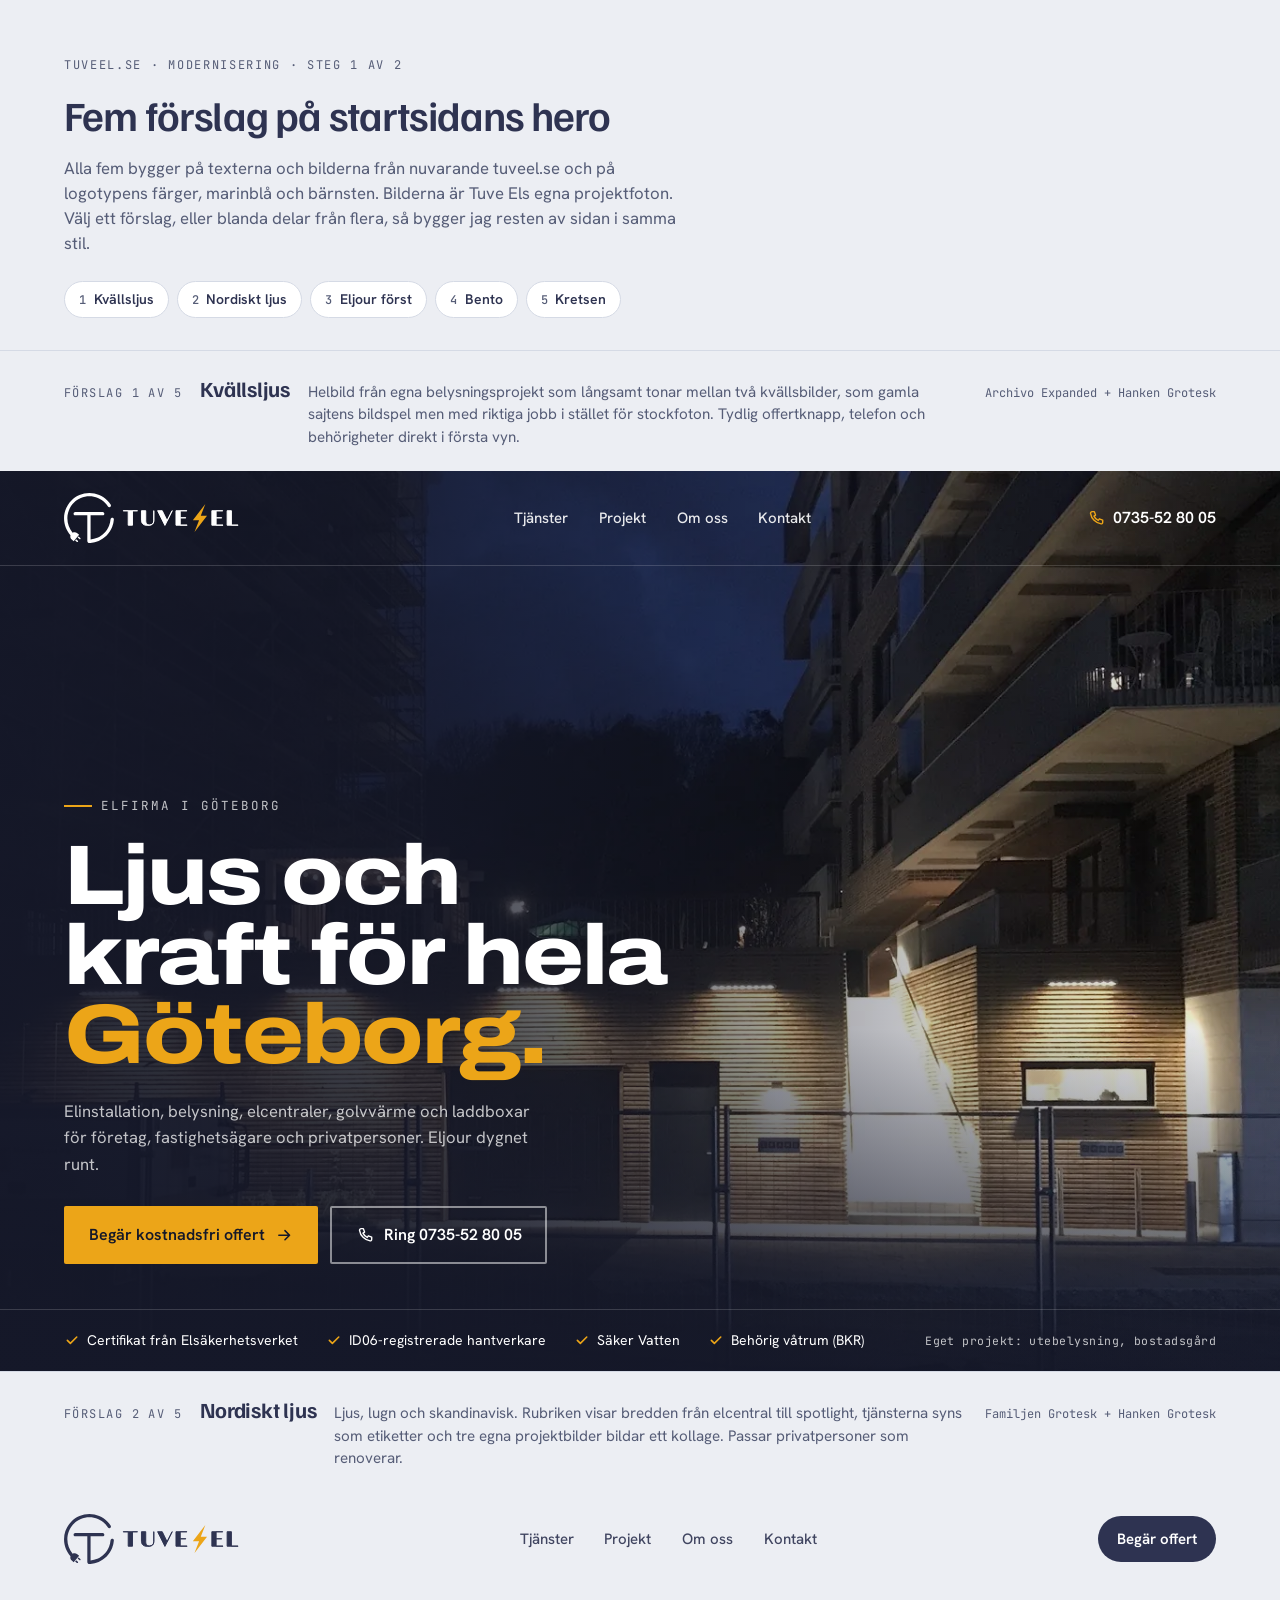
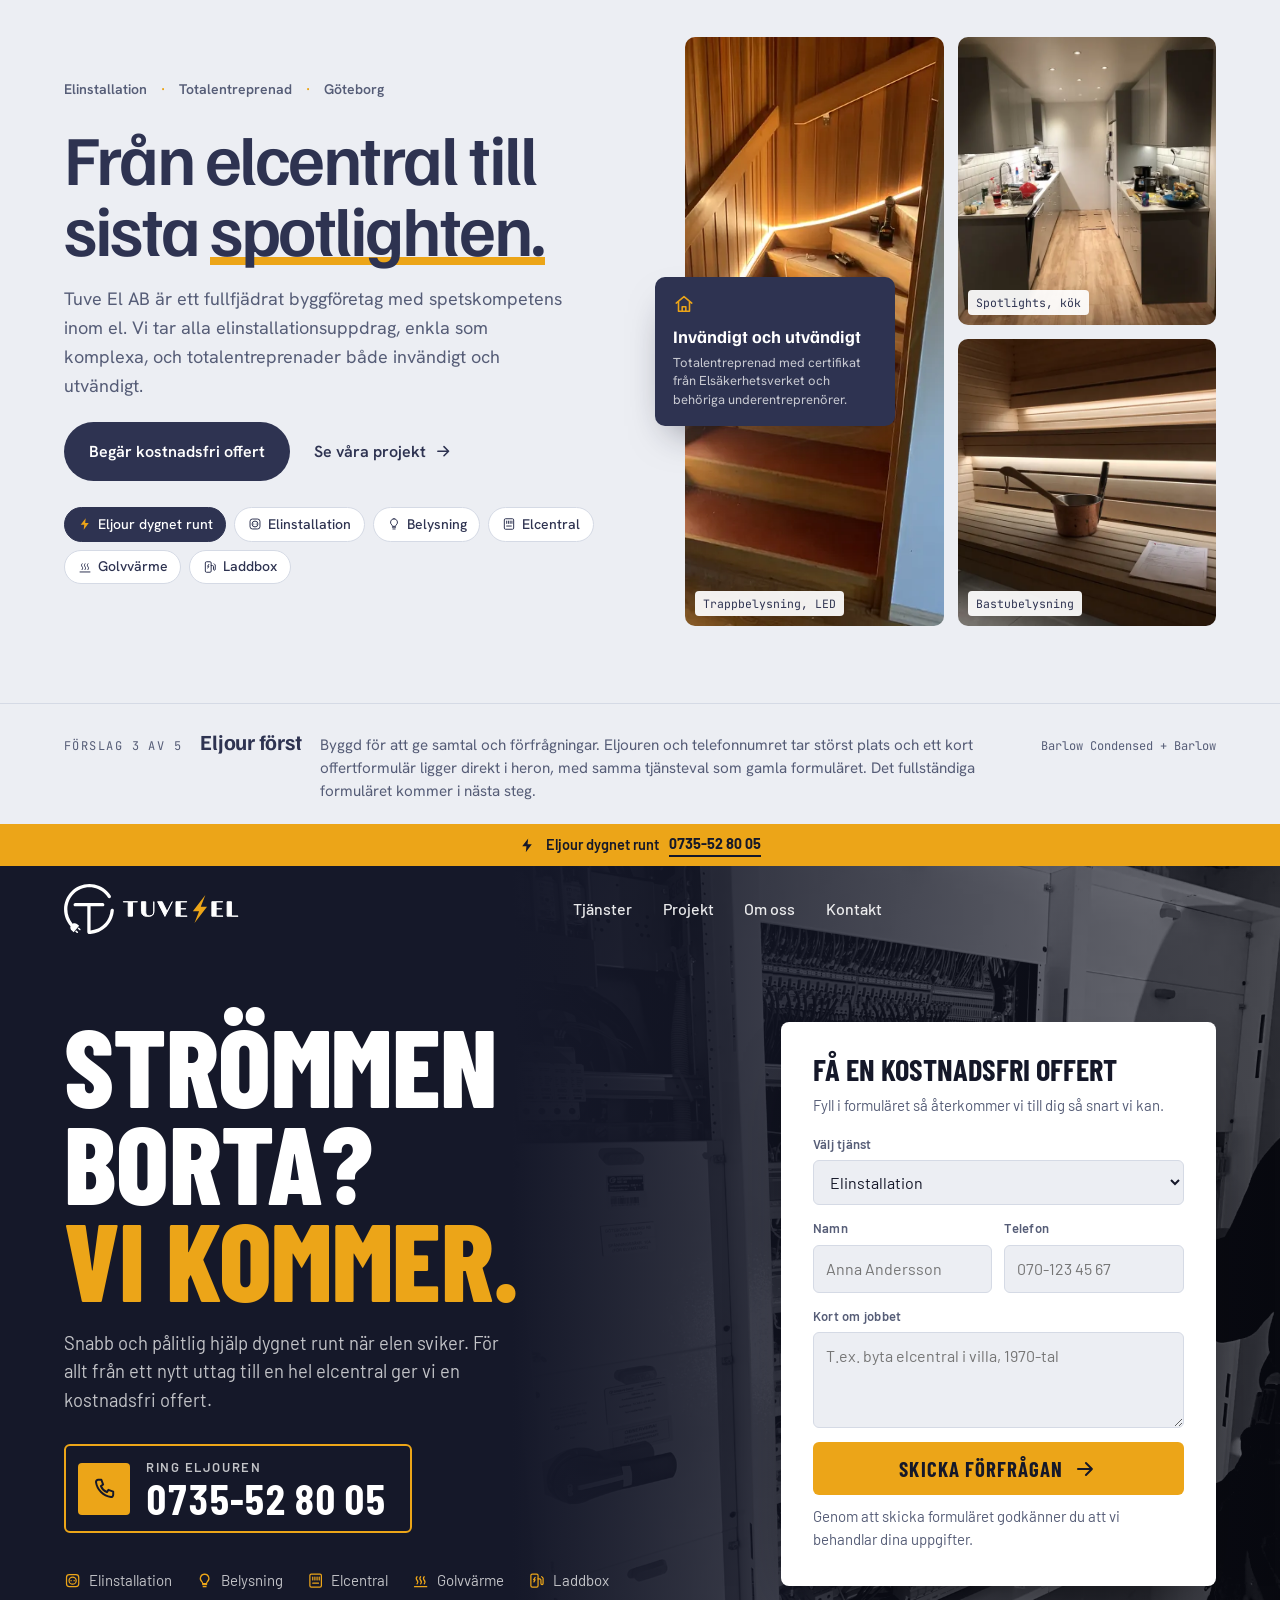
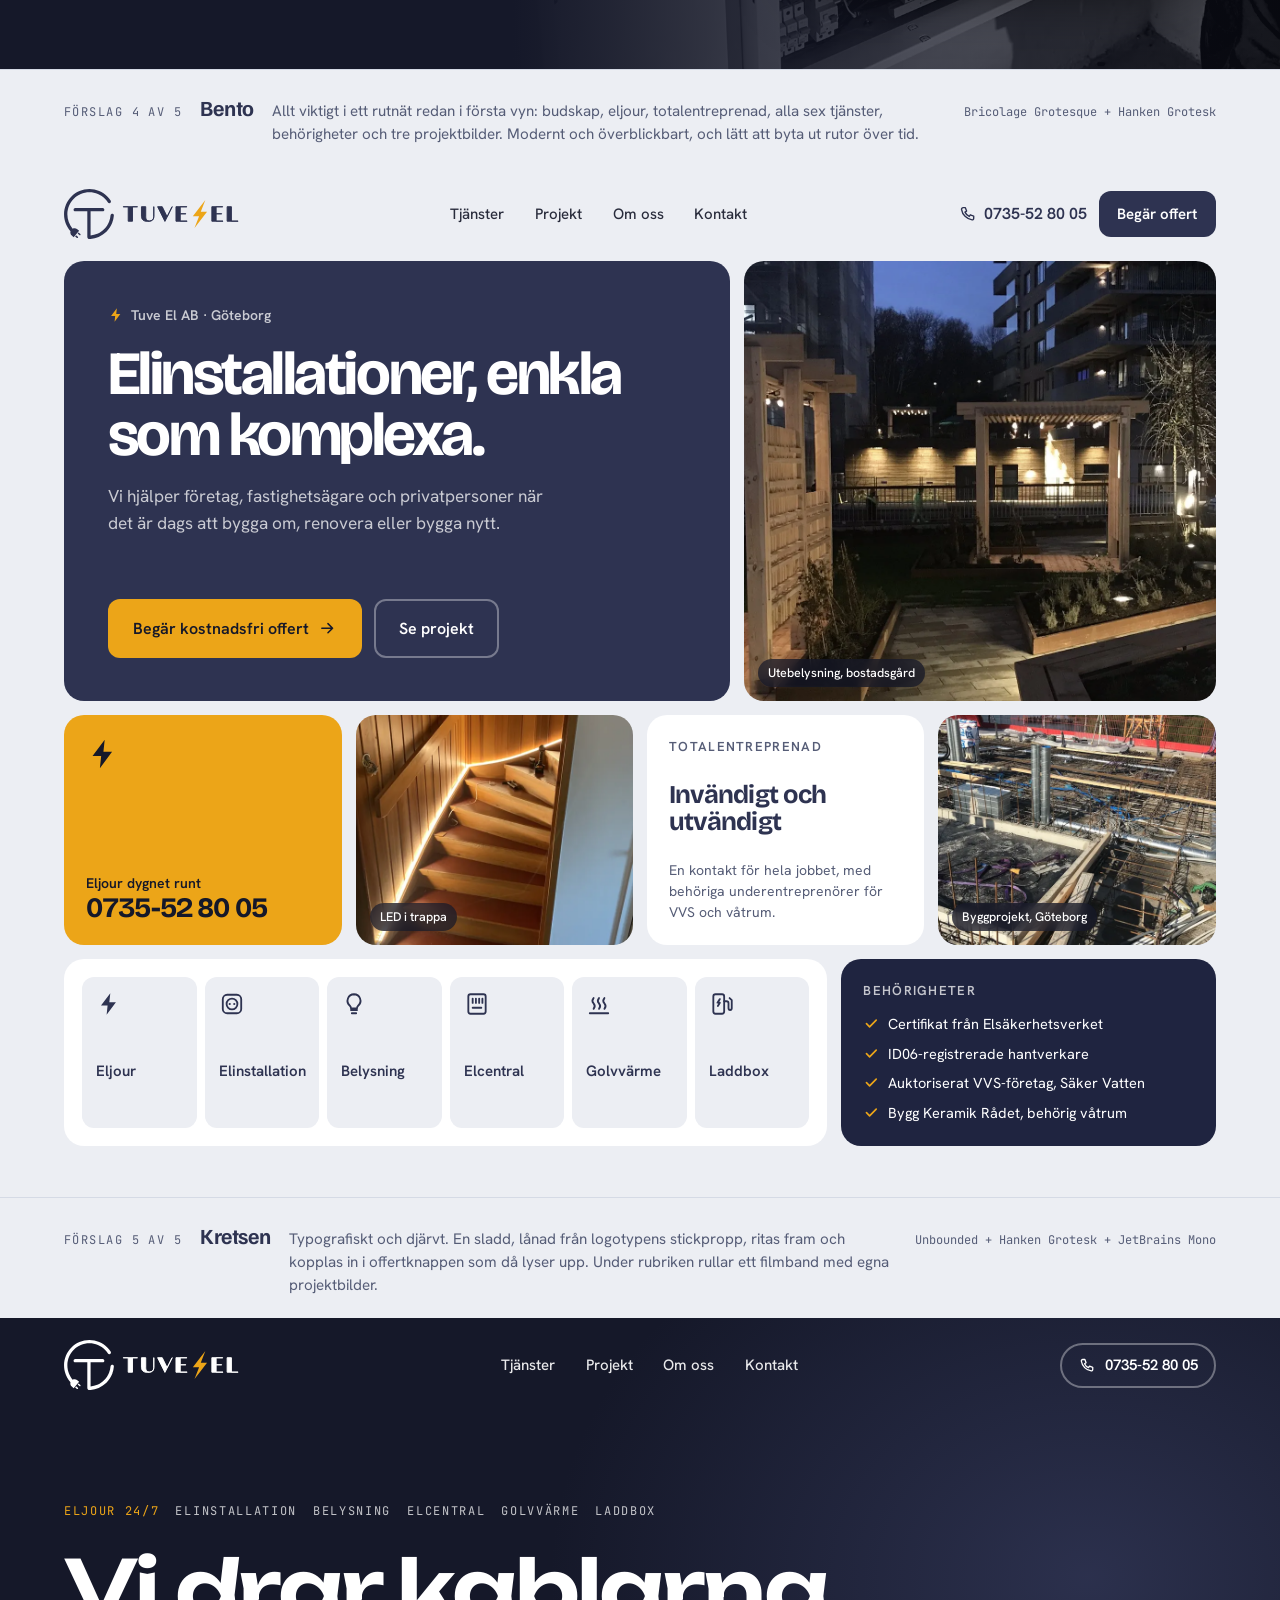
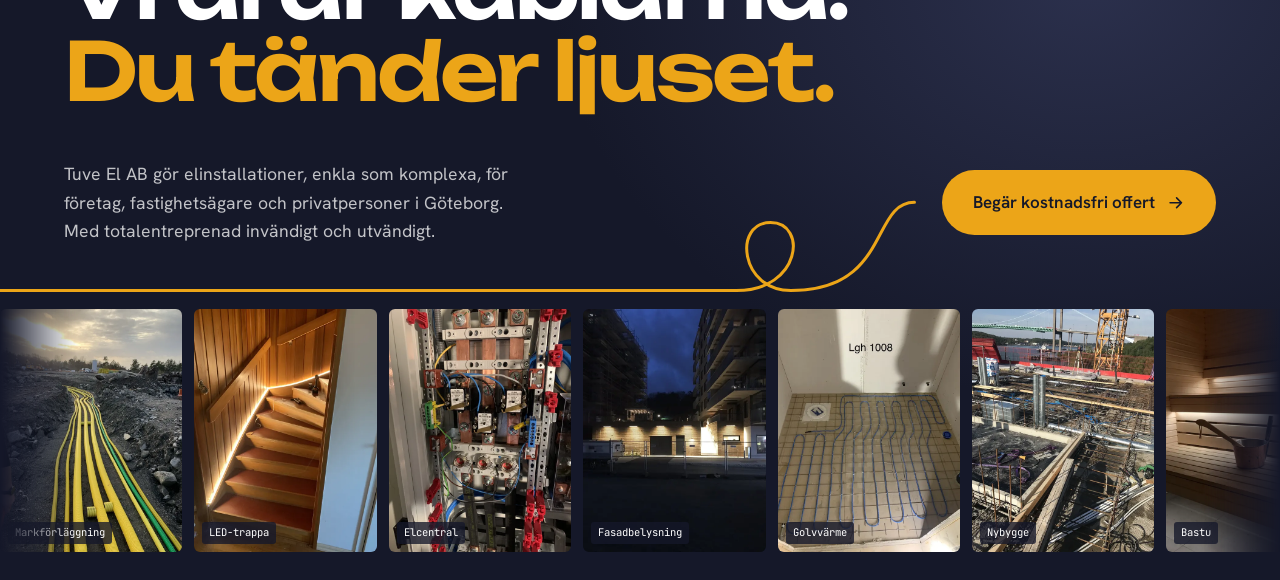
==== hero-forslag/index.html @ 150b4349 "Skrapa tuveel.se och lägg till fem hero-förslag - scraped/: all text, strukturerad data, offertformu" ====
<!doctype html>
<html lang="sv">
<head>
<meta charset="utf-8">
<meta name="viewport" content="width=device-width, initial-scale=1, viewport-fit=cover">
<title>Tuve El hero-förslag</title>
<meta name="claude:viewport-fit-sides" content="cover">
<link rel="icon" href="../assets/brand/favicon-512.png">
<link rel="preconnect" href="https://fonts.googleapis.com">
<link rel="preconnect" href="https://fonts.gstatic.com" crossorigin>
<link rel="stylesheet" href="https://fonts.googleapis.com/css2?family=Archivo:wdth,wght@62..125,400..900&family=Barlow+Condensed:wght@600;700;800&family=Barlow:wght@400;500;600&family=Bricolage+Grotesque:opsz,wght@12..96,400..800&family=Familjen+Grotesk:wght@400..700&family=Hanken+Grotesk:wght@400..700&family=JetBrains+Mono:wght@400;500&family=Unbounded:wght@400..700&display=swap">
<style>
/* Layout: fem fullbredds-hero staplade, åtskilda av neutrala etikettband. Varje förslag har en egen, medvetet vald look (ingen ljus/mörk-växling). */
:root {
  --navy: #2E3351;      /* logotypens marinblå (favicon) */
  --ink: #151829;       /* djup marin för mörka ytor */
  --ink-2: #1F2440;
  --amber: #ECA518;     /* blixten i logotypen */
  --amber-hot: #F6B935;
  --paper: #ECEEF3;     /* kall ljusgrå med dragning mot marin */
  --mist: #D5DAE5;
  --slate: #565D77;
  --white: #FFFFFF;
  --on-dark-2: rgba(255, 255, 255, .74);
  --on-dark-3: rgba(255, 255, 255, .16);

  --f-archivo: "Archivo", "Arial Narrow", system-ui, sans-serif;
  --f-hanken: "Hanken Grotesk", system-ui, -apple-system, "Segoe UI", sans-serif;
  --f-familjen: "Familjen Grotesk", system-ui, -apple-system, "Segoe UI", sans-serif;
  --f-barlow-c: "Barlow Condensed", "Arial Narrow", system-ui, sans-serif;
  --f-barlow: "Barlow", system-ui, -apple-system, "Segoe UI", sans-serif;
  --f-bricolage: "Bricolage Grotesque", system-ui, -apple-system, "Segoe UI", sans-serif;
  --f-unbounded: "Unbounded", system-ui, -apple-system, "Segoe UI", sans-serif;
  --f-mono: "JetBrains Mono", ui-monospace, SFMono-Regular, Menlo, monospace;

  --gutter-l: max(clamp(16px, 5vw, 64px), env(safe-area-inset-left, 0px));
  --gutter-r: max(clamp(16px, 5vw, 64px), env(safe-area-inset-right, 0px));
  color-scheme: light;
}
*, *::before, *::after { box-sizing: border-box; }
html { -webkit-text-size-adjust: 100%; }
body { margin: 0; background: var(--paper); color: var(--ink); font-family: var(--f-hanken); font-size: 16px; line-height: 1.5; }
img { max-width: 100%; display: block; }
a { color: inherit; }
h1, h2, h3 { text-wrap: balance; }
a:focus-visible, button:focus-visible, input:focus-visible, select:focus-visible, textarea:focus-visible { outline: 3px solid var(--amber); outline-offset: 3px; }
.wrap { width: 100%; max-width: 1360px; margin-inline: auto; padding-left: var(--gutter-l); padding-right: var(--gutter-r); }
.sr { position: absolute; width: 1px; height: 1px; overflow: hidden; clip: rect(0 0 0 0); white-space: nowrap; }
.ico { width: 1.15em; height: 1.15em; flex: none; }

/* ---------- Förslagsramen ---------- */
.intro { background: var(--paper); color: var(--navy); }
.intro .wrap { padding-block: clamp(28px, 5vw, 56px) clamp(20px, 3vw, 32px); display: grid; gap: 18px; }
.intro-kicker { font-family: var(--f-mono); font-size: 12px; letter-spacing: .14em; text-transform: uppercase; color: var(--slate); margin: 0; }
.intro-title { font-family: var(--f-familjen); font-weight: 600; font-size: clamp(1.8rem, 3.6vw, 2.6rem); line-height: 1.1; letter-spacing: -.02em; margin: 0; }
.intro p.lead { margin: 0; max-width: 68ch; color: var(--slate); font-size: 1.05rem; }
.jump { display: flex; flex-wrap: wrap; gap: 8px; list-style: none; margin: 6px 0 0; padding: 0; }
.jump a { display: inline-flex; gap: .55em; align-items: baseline; text-decoration: none; background: var(--white); border: 1px solid var(--mist); border-radius: 999px; padding: .5em 1em; font-size: 14px; font-weight: 600; }
.jump a span { font-family: var(--f-mono); font-weight: 500; color: var(--slate); font-size: 12px; }
.jump a:hover { border-color: var(--navy); }

.lbl { background: var(--paper); color: var(--navy); border-top: 1px solid var(--mist); scroll-margin-top: 0; }
.lbl .wrap { padding-block: 22px; display: flex; flex-wrap: wrap; align-items: baseline; gap: 6px 18px; }
.lbl-no { font-family: var(--f-mono); font-size: 12px; letter-spacing: .12em; text-transform: uppercase; color: var(--slate); }
.lbl h2 { font-family: var(--f-familjen); font-size: 1.35rem; margin: 0; letter-spacing: -.01em; }
.lbl p { margin: 0; flex: 1 1 420px; min-width: 0; color: var(--slate); font-size: .95rem; }
.lbl-type { font-family: var(--f-mono); font-size: 12px; color: var(--slate); }

/* ---------- Gemensamt sidhuvud ---------- */
.top { display: flex; align-items: center; justify-content: space-between; gap: 20px; padding-block: 22px; }
.top .logo img { height: 50px; width: auto; }
.nav { display: flex; gap: clamp(18px, 2.4vw, 34px); font-size: 15px; font-weight: 500; }
.nav a { text-decoration: none; opacity: .9; }
.nav a:hover { opacity: 1; text-decoration: underline; text-underline-offset: 6px; text-decoration-thickness: 2px; text-decoration-color: var(--amber); }
.top-end { display: flex; align-items: center; gap: 12px; }
.menu-btn { display: none; width: 44px; height: 44px; border-radius: 50%; border: 1px solid currentColor; background: transparent; color: inherit; align-items: center; justify-content: center; }
.menu-btn svg { width: 20px; height: 20px; }
@media (max-width: 900px) {
  .nav { display: none; }
  .menu-btn { display: inline-flex; }
  .top .logo img { height: 42px; }
  .hide-sm { display: none !important; }
}

.btn { display: inline-flex; align-items: center; justify-content: center; gap: .6em; text-decoration: none; font-weight: 600; font-size: 16px; padding: .95em 1.45em; border: 2px solid transparent; cursor: pointer; transition: background-color .2s, color .2s, border-color .2s, transform .2s; }
.btn:hover { transform: translateY(-1px); }
.btn-amber { background: var(--amber); color: var(--ink); }
.btn-amber:hover { background: var(--amber-hot); }

/* ================= 1. KVÄLLSLJUS ================= */
.h1 { position: relative; isolation: isolate; overflow: hidden; color: var(--white); background: var(--ink); min-height: clamp(660px, 100svh, 940px); display: grid; grid-template-rows: auto 1fr auto; }
.h1-bg { position: absolute; inset: 0; z-index: -2; }
.h1-bg picture { position: absolute; inset: 0; animation: h1-fade 20s infinite; }
.h1-bg picture + picture { animation-delay: -10s; }
.h1-bg img { width: 100%; height: 100%; object-fit: cover; animation: h1-zoom 20s ease-in-out infinite alternate; }
@keyframes h1-fade { 0% { opacity: 0; } 6% { opacity: 1; } 50% { opacity: 1; } 56% { opacity: 0; } 100% { opacity: 0; } }
@keyframes h1-zoom { from { transform: scale(1); } to { transform: scale(1.09); } }
.h1-shade { position: absolute; inset: 0; z-index: -1; background:
  linear-gradient(90deg, rgba(21, 24, 41, .94) 0%, rgba(21, 24, 41, .8) 34%, rgba(21, 24, 41, .25) 72%, rgba(21, 24, 41, .05) 100%),
  linear-gradient(0deg, rgba(21, 24, 41, .92) 0%, rgba(21, 24, 41, 0) 38%); }
.h1 .top { border-bottom: 1px solid var(--on-dark-3); }
.h1-phone { display: inline-flex; align-items: center; gap: .5em; font-weight: 600; text-decoration: none; font-variant-numeric: tabular-nums; }
.h1-phone .ico { color: var(--amber); }
.h1-main { align-self: end; padding-block: clamp(40px, 8vh, 96px) clamp(28px, 5vh, 56px); display: grid; gap: 22px; }
.h1-eyebrow { display: inline-flex; align-items: center; gap: .7em; margin: 0; font-family: var(--f-mono); font-size: 12.5px; letter-spacing: .16em; text-transform: uppercase; color: var(--on-dark-2); }
.h1-eyebrow::before { content: ""; width: 28px; height: 2px; background: var(--amber); }
.h1 h1 { margin: 0; font-family: var(--f-archivo); font-stretch: 118%; font-weight: 800; font-size: clamp(2.7rem, 6.6vw, 6rem); line-height: .94; letter-spacing: -.025em; max-width: 12.5ch; }
.h1 h1 em { font-style: normal; color: var(--amber); }
.h1-lead { margin: 0; max-width: 54ch; font-size: clamp(1.02rem, 1.3vw, 1.2rem); line-height: 1.6; color: var(--on-dark-2); }
.h1-cta { display: flex; flex-wrap: wrap; gap: 12px; margin-top: 6px; }
.h1 .btn { border-radius: 2px; }
.h1-ghost { color: var(--white); border-color: rgba(255, 255, 255, .5); }
.h1-ghost:hover { border-color: var(--white); background: rgba(255, 255, 255, .08); }
.h1-foot { border-top: 1px solid var(--on-dark-3); padding-block: 20px; display: flex; flex-wrap: wrap; align-items: center; justify-content: space-between; gap: 14px 32px; }
.h1-trust { list-style: none; margin: 0; padding: 0; display: flex; flex-wrap: wrap; gap: 10px 28px; font-size: 14px; }
.h1-trust li { display: inline-flex; align-items: center; gap: .5em; }
.h1-trust .ico { color: var(--amber); }
.h1-cap { margin: 0; font-family: var(--f-mono); font-size: 11.5px; letter-spacing: .04em; color: var(--on-dark-2); }
@media (max-width: 640px) {
  .h1-shade { background: linear-gradient(0deg, rgba(21, 24, 41, .96) 0%, rgba(21, 24, 41, .82) 45%, rgba(21, 24, 41, .35) 100%); }
  .h1-trust { display: grid; grid-template-columns: 1fr 1fr; font-size: 13px; }
  .h1-cta .btn { flex: 1 1 100%; }
}

/* ================= 2. NORDISKT LJUS ================= */
.h2 { background: var(--paper); color: var(--navy); padding-bottom: clamp(40px, 6vw, 88px); }
.h2-cta-sm { border-radius: 999px; padding: .65em 1.15em; font-size: 15px; background: var(--navy); color: var(--white); }
.h2-grid { display: grid; grid-template-columns: minmax(0, 1.05fr) minmax(0, 1fr); gap: clamp(36px, 5vw, 84px); align-items: center; padding-top: clamp(20px, 4vw, 56px); }
.h2-copy { display: grid; gap: 22px; min-width: 0; }
.h2-eyebrow { margin: 0; font-size: 14px; font-weight: 600; color: var(--slate); display: flex; flex-wrap: wrap; gap: 6px 14px; }
.h2-eyebrow span + span::before { content: "·"; margin-right: 14px; color: var(--amber); font-weight: 800; }
.h2 h1 { margin: 0; font-family: var(--f-familjen); font-weight: 600; font-size: clamp(2.6rem, 5.5vw, 4.9rem); line-height: 1; letter-spacing: -.035em; }
.h2 h1 mark { background: linear-gradient(var(--amber), var(--amber)) 0 92% / 100% .12em no-repeat; color: inherit; }
.h2-lead { margin: 0; font-size: 1.125rem; line-height: 1.6; color: var(--slate); max-width: 50ch; }
.h2-cta { display: flex; flex-wrap: wrap; align-items: center; gap: 14px 24px; }
.h2 .btn-navy { background: var(--navy); color: var(--white); border-radius: 999px; }
.h2 .btn-navy:hover { background: var(--ink); }
.h2-link { font-weight: 600; text-decoration: none; display: inline-flex; gap: .45em; align-items: center; }
.h2-link:hover { text-decoration: underline; text-underline-offset: 5px; }
.h2-chips { list-style: none; margin: 4px 0 0; padding: 0; display: flex; flex-wrap: wrap; gap: 8px; }
.h2-chips li { display: inline-flex; align-items: center; gap: .45em; background: var(--white); border: 1px solid var(--mist); border-radius: 999px; padding: .42em .9em; font-size: 14px; font-weight: 500; }
.h2-chips .ico { color: var(--navy); width: 1em; height: 1em; }
.h2-chips li.hot { background: var(--navy); color: var(--white); border-color: var(--navy); }
.h2-chips li.hot .ico { color: var(--amber); }
.h2-media { position: relative; display: grid; grid-template-columns: 1fr 1fr; grid-template-rows: 1fr 1fr; gap: 14px; height: clamp(440px, 46vw, 640px); min-width: 0; }
.h2-media figure { margin: 0; position: relative; overflow: hidden; border-radius: 10px; background: var(--mist); }
.h2-media img { width: 100%; height: 100%; object-fit: cover; }
.h2-f1 { grid-row: 1 / 3; }
.h2-media figcaption { position: absolute; left: 10px; bottom: 10px; background: rgba(255, 255, 255, .93); color: var(--navy); font-family: var(--f-mono); font-size: 11.5px; padding: 4px 8px; border-radius: 4px; }
.h2-badge { position: absolute; left: clamp(-36px, -2.4vw, -12px); bottom: 34%; max-width: 240px; background: var(--navy); color: var(--white); padding: 16px 18px; border-radius: 10px; box-shadow: 0 18px 40px -18px rgba(21, 24, 41, .6); display: grid; gap: 4px; }
.h2-badge strong { font-family: var(--f-familjen); font-size: 1.1rem; }
.h2-badge span { font-size: 13px; color: var(--on-dark-2); line-height: 1.45; }
.h2-badge .ico { color: var(--amber); width: 22px; height: 22px; margin-bottom: 4px; }
@media (max-width: 900px) {
  .h2-grid { grid-template-columns: minmax(0, 1fr); }
  .h2-media { height: auto; grid-template-columns: repeat(3, minmax(0, 1fr)); grid-template-rows: auto; gap: 10px; }
  .h2-f1 { grid-row: auto; }
  .h2-media figure { aspect-ratio: 3 / 4; }
  .h2-media figcaption { font-size: 10px; left: 6px; bottom: 6px; padding: 3px 6px; }
  .h2-badge { position: static; grid-column: 1 / -1; max-width: none; }
}

/* ================= 3. ELJOUR FÖRST ================= */
.h3 { position: relative; isolation: isolate; overflow: hidden; background: var(--ink); color: var(--white); font-family: var(--f-barlow); }
.h3-bar { position: relative; z-index: 1; background: var(--amber); color: var(--ink); font-weight: 600; font-size: 14.5px; }
.h3-bar .wrap { display: flex; flex-wrap: wrap; align-items: center; justify-content: center; gap: 4px 10px; padding-block: 9px; text-align: center; }
.h3-bar a { font-weight: 700; text-decoration: none; font-variant-numeric: tabular-nums; border-bottom: 2px solid var(--ink); }
.h3-photo { position: absolute; inset: 0 0 0 40%; z-index: -1; }
.h3-photo img { width: 100%; height: 100%; object-fit: cover; object-position: 50% 30%; filter: grayscale(1) contrast(1.15) brightness(.75); }
.h3-photo::after { content: ""; position: absolute; inset: 0; background: linear-gradient(90deg, var(--ink) 0%, rgba(21, 24, 41, .72) 38%, rgba(21, 24, 41, .38) 100%); }
.h3 .top { padding-block: 18px; }
.h3 .nav { font-family: var(--f-barlow); font-weight: 500; font-size: 16px; }
.h3-grid { display: grid; grid-template-columns: minmax(0, 1.2fr) minmax(0, .8fr); gap: clamp(32px, 5vw, 72px); align-items: center; padding-block: clamp(28px, 5vw, 72px) clamp(40px, 6vw, 88px); }
.h3-copy { min-width: 0; }
.h3 h1 { margin: 0; font-family: var(--f-barlow-c); font-weight: 800; text-transform: uppercase; font-size: clamp(3.3rem, 8.6vw, 7.6rem); line-height: .88; letter-spacing: -.005em; }
.h3 h1 span { display: block; }
.h3 h1 .amb { color: var(--amber); }
.h3-lead { margin: 22px 0 0; max-width: 46ch; font-size: 1.15rem; line-height: 1.55; color: var(--on-dark-2); }
.h3-call { display: inline-flex; align-items: center; gap: 16px; margin-top: 30px; padding: 12px 24px 12px 12px; border: 2px solid var(--amber); border-radius: 6px; text-decoration: none; }
.h3-call:hover { background: rgba(236, 165, 24, .1); }
.h3-call-ico { width: 52px; height: 52px; border-radius: 4px; background: var(--amber); color: var(--ink); display: grid; place-items: center; }
.h3-call-ico svg { width: 26px; height: 26px; }
.h3-call small { display: block; font-size: 13px; text-transform: uppercase; letter-spacing: .12em; color: var(--on-dark-2); font-weight: 600; }
.h3-call strong { display: block; font-family: var(--f-barlow-c); font-size: clamp(1.9rem, 3.4vw, 2.6rem); line-height: 1; font-weight: 700; font-variant-numeric: tabular-nums; }
.h3-svc { list-style: none; margin: 36px 0 0; padding: 0; display: flex; flex-wrap: wrap; gap: 10px 24px; font-size: 15px; color: var(--on-dark-2); }
.h3-svc li { display: inline-flex; align-items: center; gap: .5em; }
.h3-svc .ico { color: var(--amber); }
.h3-form { background: var(--white); color: var(--ink); border-radius: 8px; padding: clamp(20px, 2.6vw, 32px); display: grid; gap: 14px; box-shadow: 0 30px 60px -30px rgba(0, 0, 0, .7); min-width: 0; }
.h3-form h2 { margin: 0; font-family: var(--f-barlow-c); text-transform: uppercase; font-weight: 700; font-size: 1.9rem; line-height: 1; }
.h3-form > p { margin: -4px 0 4px; color: var(--slate); font-size: 15px; }
.h3-form label { display: grid; gap: 6px; font-size: 13px; font-weight: 600; letter-spacing: .02em; color: var(--slate); }
.h3-form input, .h3-form select, .h3-form textarea { width: 100%; font: inherit; font-size: 16px; font-weight: 400; color: var(--ink); background: var(--paper); border: 1px solid var(--mist); border-radius: 6px; padding: 11px 12px; }
.h3-form textarea { resize: vertical; min-height: 76px; }
.h3-row { display: grid; grid-template-columns: 1fr 1fr; gap: 12px; }
.h3-form button { border: 0; border-radius: 6px; background: var(--amber); color: var(--ink); font-family: var(--f-barlow-c); font-weight: 700; font-size: 1.3rem; letter-spacing: .05em; text-transform: uppercase; padding: 14px; cursor: pointer; display: inline-flex; align-items: center; justify-content: center; gap: .5em; }
.h3-form button:hover { background: var(--amber-hot); }
.h3-fine { margin: 0; font-size: 12.5px; color: var(--slate); }
.h3-note { margin: 0; font-size: 13.5px; font-weight: 600; color: var(--navy); background: var(--paper); border-radius: 6px; padding: 10px 12px; }
@media (max-width: 900px) {
  .h3-photo { inset: 0; }
  .h3-photo::after { background: linear-gradient(180deg, rgba(21, 24, 41, .82) 0%, var(--ink) 70%); }
  .h3-grid { grid-template-columns: minmax(0, 1fr); }
}
@media (max-width: 420px) { .h3-row { grid-template-columns: 1fr; } }

/* ================= 4. BENTO ================= */
.h4 { background: var(--paper); color: var(--ink); padding-bottom: clamp(24px, 4vw, 56px); }
.h4 .top .btn { border-radius: 12px; padding: .65em 1.1em; font-size: 15px; background: var(--navy); color: var(--white); }
.h4-phone { font-weight: 600; text-decoration: none; display: inline-flex; gap: .45em; align-items: center; font-variant-numeric: tabular-nums; color: var(--navy); }
.h4-grid { display: grid; grid-template-columns: repeat(12, minmax(0, 1fr)); gap: 14px; }
.t { position: relative; overflow: hidden; margin: 0; border-radius: 20px; min-width: 0; }
.t img { position: absolute; inset: 0; width: 100%; height: 100%; object-fit: cover; }
.t figcaption { position: absolute; left: 14px; bottom: 14px; background: rgba(21, 24, 41, .72); color: var(--white); font-size: 12.5px; font-weight: 500; padding: 5px 10px; border-radius: 999px; backdrop-filter: blur(6px); }
.t-main { grid-column: span 7; background: var(--navy); color: var(--white); padding: clamp(26px, 3.4vw, 52px); display: flex; flex-direction: column; justify-content: space-between; gap: 36px; min-height: 440px; }
.t-main .kick { margin: 0; display: inline-flex; align-items: center; gap: .5em; font-size: 14px; font-weight: 600; color: var(--on-dark-2); }
.t-main .kick .ico { color: var(--amber); }
.h4 h1 { margin: 14px 0 0; font-family: var(--f-bricolage); font-variation-settings: "opsz" 96; font-weight: 700; font-size: clamp(2.5rem, 4.8vw, 4.4rem); line-height: .98; letter-spacing: -.04em; }
.t-main p.lead { margin: 18px 0 0; max-width: 46ch; color: var(--on-dark-2); font-size: 1.08rem; line-height: 1.6; }
.t-main .cta { display: flex; flex-wrap: wrap; gap: 12px; }
.t-main .btn { border-radius: 12px; }
.t-main .btn-line { color: var(--white); border-color: rgba(255, 255, 255, .35); }
.t-main .btn-line:hover { border-color: var(--white); }
.t-photo1 { grid-column: span 5; min-height: 440px; }
.t-jour { grid-column: span 3; background: var(--amber); color: var(--ink); padding: 22px; display: flex; flex-direction: column; justify-content: space-between; gap: 18px; min-height: 230px; text-decoration: none; }
.t-jour .ico { width: 34px; height: 34px; }
.t-jour small { display: block; font-weight: 600; font-size: 14px; }
.t-jour strong { display: block; font-family: var(--f-bricolage); font-size: clamp(1.5rem, 2.2vw, 2rem); letter-spacing: -.03em; line-height: 1.05; font-variant-numeric: tabular-nums; }
.t-jour:hover { background: var(--amber-hot); }
.t-photo2, .t-photo3 { grid-column: span 3; min-height: 230px; }
.t-total { grid-column: span 3; background: var(--white); padding: 22px; display: flex; flex-direction: column; justify-content: space-between; gap: 18px; }
.t-total small { font-size: 13px; font-weight: 600; color: var(--slate); text-transform: uppercase; letter-spacing: .1em; }
.t-total strong { font-family: var(--f-bricolage); font-size: clamp(1.45rem, 2vw, 1.85rem); line-height: 1.05; letter-spacing: -.03em; color: var(--navy); }
.t-total p { margin: 0; font-size: 14px; color: var(--slate); }
.t-svc { grid-column: span 8; background: var(--white); list-style: none; margin: 0; padding: 18px; display: grid; grid-template-columns: repeat(6, minmax(0, 1fr)); gap: 8px; }
.t-svc li a { display: grid; justify-items: start; gap: 12px; padding: 14px; border-radius: 12px; text-decoration: none; font-weight: 600; font-size: 15px; color: var(--navy); background: var(--paper); height: 100%; }
.t-svc li a:hover { background: var(--mist); }
.t-svc .ico { width: 26px; height: 26px; }
.t-cert { grid-column: span 4; background: var(--ink-2); color: var(--white); padding: 22px; display: grid; gap: 12px; align-content: start; }
.t-cert h2 { margin: 0; font-size: 13px; font-weight: 600; text-transform: uppercase; letter-spacing: .1em; color: var(--on-dark-2); }
.t-cert ul { list-style: none; margin: 0; padding: 0; display: grid; gap: 8px; font-size: 14.5px; }
.t-cert li { display: flex; gap: .55em; align-items: flex-start; }
.t-cert .ico { color: var(--amber); margin-top: .15em; }
@media (max-width: 1100px) {
  .t-svc { grid-template-columns: repeat(3, minmax(0, 1fr)); }
}
@media (max-width: 900px) {
  .h4-grid { grid-template-columns: repeat(2, minmax(0, 1fr)); gap: 10px; }
  .t-main, .t-photo1, .t-svc, .t-cert { grid-column: 1 / -1; }
  .t-main { min-height: 0; }
  .t-photo1 { min-height: 240px; }
  .t-jour, .t-total { grid-column: 1 / -1; min-height: 0; }
  .t-jour { flex-direction: row; align-items: center; justify-content: flex-start; gap: 16px; }
  .t-photo2, .t-photo3 { grid-column: span 1; min-height: 200px; order: 1; }
  .t-svc, .t-cert { order: 2; }
  .t { border-radius: 16px; }
}
@media (max-width: 460px) { .t-svc { grid-template-columns: repeat(2, minmax(0, 1fr)); } }

/* ================= 5. KRETSEN ================= */
.h5 { position: relative; isolation: isolate; overflow: hidden; background: var(--ink); color: var(--white); padding-bottom: 28px; }
.h5::before { content: ""; position: absolute; inset: 0; z-index: -1; background: radial-gradient(60% 70% at 85% 30%, rgba(46, 51, 81, .9), rgba(21, 24, 41, 0) 70%); }
.h5 .top .btn { border-radius: 999px; padding: .6em 1.1em; font-size: 15px; color: var(--white); border-color: rgba(255, 255, 255, .35); }
.h5 .top .btn:hover { border-color: var(--amber); }
.h5-main { position: relative; padding-block: clamp(36px, 7vw, 104px) clamp(36px, 5vw, 64px); }
.h5-spec { position: relative; z-index: 1; margin: 0 0 28px; font-family: var(--f-mono); font-size: 12px; letter-spacing: .14em; color: var(--on-dark-2); display: flex; flex-wrap: wrap; gap: 6px 16px; }
.h5-spec span:first-child { color: var(--amber); }
.h5 h1 { position: relative; z-index: 1; margin: 0; font-family: var(--f-unbounded); font-weight: 600; font-size: clamp(2.1rem, 6.3vw, 5.8rem); line-height: 1.02; letter-spacing: -.035em; }
.h5 h1 span { display: block; }
.h5 h1 .amb { color: var(--amber); }
.h5-row { position: relative; z-index: 1; display: flex; flex-wrap: wrap; align-items: center; justify-content: space-between; gap: 28px 40px; margin-top: clamp(28px, 4vw, 48px); }
.h5-lead { margin: 0; max-width: 46ch; color: var(--on-dark-2); font-size: 1.1rem; line-height: 1.6; }
.h5-plug { border-radius: 999px; padding: 1.05em 1.7em; font-size: 17px; transition: box-shadow .6s, background-color .2s, transform .2s; }
.h5-plug.live { box-shadow: 0 0 0 6px rgba(236, 165, 24, .16), 0 0 60px rgba(236, 165, 24, .55); }
.h5-cable { position: absolute; inset: 0; width: 100%; height: 100%; z-index: 0; pointer-events: none; overflow: visible; }
.h5-cable path { fill: none; stroke: var(--amber); stroke-width: 3; stroke-linecap: round; }
.h5-cable .head { fill: var(--amber); opacity: 0; transition: opacity .3s; }
.h5-cable.done .head { opacity: 1; }
.h5-strip { overflow: hidden; -webkit-mask-image: linear-gradient(90deg, transparent, #000 6%, #000 94%, transparent); mask-image: linear-gradient(90deg, transparent, #000 6%, #000 94%, transparent); }
.h5-track { display: flex; gap: 12px; width: max-content; list-style: none; margin: 0; padding: 0; animation: h5-scroll 80s linear infinite; }
.h5-strip:hover .h5-track { animation-play-state: paused; }
.h5-track li { position: relative; }
.h5-track img { height: clamp(170px, 19vw, 250px); width: auto; aspect-ratio: 3 / 4; object-fit: cover; border-radius: 6px; }
.h5-track span { position: absolute; left: 8px; bottom: 8px; font-family: var(--f-mono); font-size: 10.5px; background: rgba(21, 24, 41, .78); padding: 3px 7px; border-radius: 3px; }
@keyframes h5-scroll { to { transform: translateX(-50%); } }

@media (prefers-reduced-motion: reduce) {
  *, *::before, *::after { animation: none !important; transition: none !important; }
  .h1-bg picture + picture { opacity: 0; }
  .h5-strip { overflow-x: auto; }
}
</style>
</head>
<body>

<svg width="0" height="0" style="position:absolute" aria-hidden="true" focusable="false">
  <symbol id="i-bolt" viewBox="0 0 24 24"><path d="M13.2 2 4.6 13.4h6.1L9.8 22l8.6-11.6h-6.1z" fill="currentColor"/></symbol>
  <symbol id="i-arrow" viewBox="0 0 24 24"><path d="M5 12h14M13 6l6 6-6 6" fill="none" stroke="currentColor" stroke-width="2" stroke-linecap="round" stroke-linejoin="round"/></symbol>
  <symbol id="i-phone" viewBox="0 0 24 24"><path d="M6.6 3.5h3l1.6 4.4-2.1 1.4a11 11 0 0 0 5.6 5.6l1.4-2.1 4.4 1.6v3a2 2 0 0 1-2.1 2A16.5 16.5 0 0 1 4.6 5.6a2 2 0 0 1 2-2.1z" fill="none" stroke="currentColor" stroke-width="1.8" stroke-linejoin="round"/></symbol>
  <symbol id="i-check" viewBox="0 0 24 24"><path d="M5 12.5 9.5 17 19 7.5" fill="none" stroke="currentColor" stroke-width="2.4" stroke-linecap="round" stroke-linejoin="round"/></symbol>
  <symbol id="i-menu" viewBox="0 0 24 24"><path d="M4 7h16M4 12h16M4 17h16" fill="none" stroke="currentColor" stroke-width="2" stroke-linecap="round"/></symbol>
  <symbol id="i-socket" viewBox="0 0 24 24"><rect x="3.5" y="3.5" width="17" height="17" rx="4" fill="none" stroke="currentColor" stroke-width="1.7"/><circle cx="12" cy="12" r="5" fill="none" stroke="currentColor" stroke-width="1.7"/><circle cx="9.9" cy="12" r="1" fill="currentColor"/><circle cx="14.1" cy="12" r="1" fill="currentColor"/></symbol>
  <symbol id="i-bulb" viewBox="0 0 24 24"><path d="M9.2 17.5h5.6M10 20.5h4M12 3a6 6 0 0 0-3.8 10.6c.7.6 1 1.4 1 2.4h5.6c0-1 .3-1.8 1-2.4A6 6 0 0 0 12 3z" fill="none" stroke="currentColor" stroke-width="1.7" stroke-linecap="round" stroke-linejoin="round"/></symbol>
  <symbol id="i-panel" viewBox="0 0 24 24"><rect x="4" y="3" width="16" height="18" rx="2" fill="none" stroke="currentColor" stroke-width="1.7"/><path d="M8 7v4M11 7v4M14 7v4M17 7v4M8 15.5h8" fill="none" stroke="currentColor" stroke-width="1.7" stroke-linecap="round"/></symbol>
  <symbol id="i-heat" viewBox="0 0 24 24"><path d="M3.5 20.5h17M7 16.5c1.4-1.6 1.4-3.4 0-5s-1.4-3.4 0-5M12 16.5c1.4-1.6 1.4-3.4 0-5s-1.4-3.4 0-5M17 16.5c1.4-1.6 1.4-3.4 0-5s-1.4-3.4 0-5" fill="none" stroke="currentColor" stroke-width="1.7" stroke-linecap="round"/></symbol>
  <symbol id="i-charger" viewBox="0 0 24 24"><rect x="4" y="3" width="10" height="18" rx="2" fill="none" stroke="currentColor" stroke-width="1.7"/><path d="m10 7.5-2.2 3.3H10l-1.8 3M14 9.5h2.2a1.8 1.8 0 0 1 1.8 1.8v4.7a1.5 1.5 0 0 0 3 0V8.5l-2-2" fill="none" stroke="currentColor" stroke-width="1.7" stroke-linecap="round" stroke-linejoin="round"/></symbol>
  <symbol id="i-house" viewBox="0 0 24 24"><path d="M3.5 11 12 4l8.5 7M6 9.5V20h12V9.5M10 20v-5h4v5" fill="none" stroke="currentColor" stroke-width="1.7" stroke-linecap="round" stroke-linejoin="round"/></symbol>
</svg>

<header class="intro">
  <div class="wrap">
    <p class="intro-kicker">tuveel.se · modernisering · steg 1 av 2</p>
    <p class="intro-title">Fem förslag på startsidans hero</p>
    <p class="lead">Alla fem bygger på texterna och bilderna från nuvarande tuveel.se och på logotypens färger, marinblå och bärnsten. Bilderna är Tuve Els egna projektfoton. Välj ett förslag, eller blanda delar från flera, så bygger jag resten av sidan i samma stil.</p>
    <ul class="jump">
      <li><a href="#forslag-1"><span>1</span>Kvällsljus</a></li>
      <li><a href="#forslag-2"><span>2</span>Nordiskt ljus</a></li>
      <li><a href="#forslag-3"><span>3</span>Eljour först</a></li>
      <li><a href="#forslag-4"><span>4</span>Bento</a></li>
      <li><a href="#forslag-5"><span>5</span>Kretsen</a></li>
    </ul>
  </div>
</header>

<!-- ======================================================= 1 -->
<div class="lbl" id="forslag-1">
  <div class="wrap">
    <span class="lbl-no">Förslag 1 av 5</span>
    <h2>Kvällsljus</h2>
    <p>Helbild från egna belysningsprojekt som långsamt tonar mellan två kvällsbilder, som gamla sajtens bildspel men med riktiga jobb i stället för stockfoton. Tydlig offertknapp, telefon och behörigheter direkt i första vyn.</p>
    <span class="lbl-type">Archivo Expanded + Hanken Grotesk</span>
  </div>
</div>
<section class="h1" aria-label="Förslag 1: Kvällsljus">
  <div class="h1-bg" aria-hidden="true">
    <picture>
      <source media="(max-width: 700px)" srcset="../assets/img/projekt/bostadsgard-belysning-kvall-800.webp">
      <img src="../assets/img/hero/bostadsgard-belysning-kvall-bred-1600.webp" alt="">
    </picture>
    <picture>
      <source media="(max-width: 700px)" srcset="../assets/img/projekt/fasadbelysning-kvall-800.webp">
      <img src="../assets/img/hero/fasadbelysning-kvall-bred-1600.webp" alt="" loading="lazy">
    </picture>
  </div>
  <div class="h1-shade" aria-hidden="true"></div>

  <div class="wrap top">
    <a class="logo" href="#forslag-1"><img src="../assets/brand/tuve-el-liggande-vit.svg" alt="Tuve El AB"></a>
    <nav class="nav" aria-label="Huvudmeny"><a href="#">Tjänster</a><a href="#">Projekt</a><a href="#">Om oss</a><a href="#">Kontakt</a></nav>
    <div class="top-end">
      <a class="h1-phone hide-sm" href="tel:+46735528005"><svg class="ico"><use href="#i-phone"/></svg>0735-52 80 05</a>
      <button class="menu-btn" type="button" aria-label="Öppna meny"><svg><use href="#i-menu"/></svg></button>
    </div>
  </div>

  <div class="wrap h1-main">
    <p class="h1-eyebrow">Elfirma i Göteborg</p>
    <h1>Ljus och kraft för hela <em>Göteborg.</em></h1>
    <p class="h1-lead">Elinstallation, belysning, elcentraler, golvvärme och laddboxar för företag, fastighetsägare och privatpersoner. Eljour dygnet runt.</p>
    <div class="h1-cta">
      <a class="btn btn-amber" href="#">Begär kostnadsfri offert <svg class="ico"><use href="#i-arrow"/></svg></a>
      <a class="btn h1-ghost" href="tel:+46735528005"><svg class="ico"><use href="#i-phone"/></svg>Ring 0735-52 80 05</a>
    </div>
  </div>

  <div class="wrap h1-foot">
    <ul class="h1-trust">
      <li><svg class="ico"><use href="#i-check"/></svg>Certifikat från Elsäkerhetsverket</li>
      <li><svg class="ico"><use href="#i-check"/></svg>ID06-registrerade hantverkare</li>
      <li><svg class="ico"><use href="#i-check"/></svg>Säker Vatten</li>
      <li><svg class="ico"><use href="#i-check"/></svg>Behörig våtrum (BKR)</li>
    </ul>
    <p class="h1-cap">Eget projekt: utebelysning, bostadsgård</p>
  </div>
</section>

<!-- ======================================================= 2 -->
<div class="lbl" id="forslag-2">
  <div class="wrap">
    <span class="lbl-no">Förslag 2 av 5</span>
    <h2>Nordiskt ljus</h2>
    <p>Ljus, lugn och skandinavisk. Rubriken visar bredden från elcentral till spotlight, tjänsterna syns som etiketter och tre egna projektbilder bildar ett kollage. Passar privatpersoner som renoverar.</p>
    <span class="lbl-type">Familjen Grotesk + Hanken Grotesk</span>
  </div>
</div>
<section class="h2" aria-label="Förslag 2: Nordiskt ljus">
  <div class="wrap top">
    <a class="logo" href="#forslag-2"><img src="../assets/brand/tuve-el-liggande-navy.svg" alt="Tuve El AB"></a>
    <nav class="nav" aria-label="Huvudmeny"><a href="#">Tjänster</a><a href="#">Projekt</a><a href="#">Om oss</a><a href="#">Kontakt</a></nav>
    <div class="top-end">
      <a class="btn h2-cta-sm hide-sm" href="#">Begär offert</a>
      <button class="menu-btn" type="button" aria-label="Öppna meny"><svg><use href="#i-menu"/></svg></button>
    </div>
  </div>

  <div class="wrap h2-grid">
    <div class="h2-copy">
      <p class="h2-eyebrow"><span>Elinstallation</span><span>Totalentreprenad</span><span>Göteborg</span></p>
      <h1>Från elcentral till sista <mark>spotlighten.</mark></h1>
      <p class="h2-lead">Tuve El AB är ett fullfjädrat byggföretag med spetskompetens inom el. Vi tar alla elinstallationsuppdrag, enkla som komplexa, och totalentreprenader både invändigt och utvändigt.</p>
      <div class="h2-cta">
        <a class="btn btn-navy" href="#">Begär kostnadsfri offert</a>
        <a class="h2-link" href="#">Se våra projekt <svg class="ico"><use href="#i-arrow"/></svg></a>
      </div>
      <ul class="h2-chips" aria-label="Tjänster">
        <li class="hot"><svg class="ico"><use href="#i-bolt"/></svg>Eljour dygnet runt</li>
        <li><svg class="ico"><use href="#i-socket"/></svg>Elinstallation</li>
        <li><svg class="ico"><use href="#i-bulb"/></svg>Belysning</li>
        <li><svg class="ico"><use href="#i-panel"/></svg>Elcentral</li>
        <li><svg class="ico"><use href="#i-heat"/></svg>Golvvärme</li>
        <li><svg class="ico"><use href="#i-charger"/></svg>Laddbox</li>
      </ul>
    </div>
    <div class="h2-media">
      <figure class="h2-f1"><img src="../assets/img/projekt/trappa-led-belysning-800.webp" alt="Trappa i trä med LED-list längs stegen" loading="lazy"><figcaption>Trappbelysning, LED</figcaption></figure>
      <figure class="h2-f2"><img src="../assets/img/projekt/kok-spotlights-800.webp" alt="Nyrenoverat kök med infällda spotlights" loading="lazy"><figcaption>Spotlights, kök</figcaption></figure>
      <figure class="h2-f3"><img src="../assets/img/projekt/bastu-belysning-800.webp" alt="Bastu med indirekt belysning under laven" loading="lazy"><figcaption>Bastubelysning</figcaption></figure>
      <div class="h2-badge"><svg class="ico"><use href="#i-house"/></svg><strong>Invändigt och utvändigt</strong><span>Totalentreprenad med certifikat från Elsäkerhetsverket och behöriga underentreprenörer.</span></div>
    </div>
  </div>
</section>

<!-- ======================================================= 3 -->
<div class="lbl" id="forslag-3">
  <div class="wrap">
    <span class="lbl-no">Förslag 3 av 5</span>
    <h2>Eljour först</h2>
    <p>Byggd för att ge samtal och förfrågningar. Eljouren och telefonnumret tar störst plats och ett kort offertformulär ligger direkt i heron, med samma tjänsteval som gamla formuläret. Det fullständiga formuläret kommer i nästa steg.</p>
    <span class="lbl-type">Barlow Condensed + Barlow</span>
  </div>
</div>
<section class="h3" aria-label="Förslag 3: Eljour först">
  <div class="h3-bar"><div class="wrap"><svg class="ico"><use href="#i-bolt"/></svg><span>Eljour dygnet runt</span><a href="tel:+46735528005">0735-52 80 05</a></div></div>
  <div class="h3-photo" aria-hidden="true"><img src="../assets/img/projekt/stor-elcentral-1600.webp" alt="" loading="lazy"></div>

  <div class="wrap top">
    <a class="logo" href="#forslag-3"><img src="../assets/brand/tuve-el-liggande-vit.svg" alt="Tuve El AB"></a>
    <nav class="nav" aria-label="Huvudmeny"><a href="#">Tjänster</a><a href="#">Projekt</a><a href="#">Om oss</a><a href="#">Kontakt</a></nav>
    <div class="top-end"><button class="menu-btn" type="button" aria-label="Öppna meny"><svg><use href="#i-menu"/></svg></button></div>
  </div>

  <div class="wrap h3-grid">
    <div class="h3-copy">
      <h1><span>Strömmen borta?</span><span class="amb">Vi kommer.</span></h1>
      <p class="h3-lead">Snabb och pålitlig hjälp dygnet runt när elen sviker. För allt från ett nytt uttag till en hel elcentral ger vi en kostnadsfri offert.</p>
      <a class="h3-call" href="tel:+46735528005">
        <span class="h3-call-ico"><svg><use href="#i-phone"/></svg></span>
        <span><small>Ring eljouren</small><strong>0735-52 80 05</strong></span>
      </a>
      <ul class="h3-svc" aria-label="Tjänster">
        <li><svg class="ico"><use href="#i-socket"/></svg>Elinstallation</li>
        <li><svg class="ico"><use href="#i-bulb"/></svg>Belysning</li>
        <li><svg class="ico"><use href="#i-panel"/></svg>Elcentral</li>
        <li><svg class="ico"><use href="#i-heat"/></svg>Golvvärme</li>
        <li><svg class="ico"><use href="#i-charger"/></svg>Laddbox</li>
      </ul>
    </div>
    <form class="h3-form" id="h3-form" novalidate>
      <h2>Få en kostnadsfri offert</h2>
      <p>Fyll i formuläret så återkommer vi till dig så snart vi kan.</p>
      <label for="h3-tjanst">Välj tjänst
        <select id="h3-tjanst" name="tjanst">
          <option>Eljour</option><option selected>Elinstallation</option><option>Belysning</option><option>Elcentral</option><option>Golvvärme</option><option>Laddbox</option><option>Annat</option>
        </select>
      </label>
      <div class="h3-row">
        <label for="h3-namn">Namn<input id="h3-namn" name="namn" autocomplete="name" placeholder="Anna Andersson"></label>
        <label for="h3-tel">Telefon<input id="h3-tel" name="telefon" type="tel" autocomplete="tel" placeholder="070-123 45 67"></label>
      </div>
      <label for="h3-jobb">Kort om jobbet<textarea id="h3-jobb" name="jobb" rows="3" placeholder="T.ex. byta elcentral i villa, 1970-tal"></textarea></label>
      <button type="submit">Skicka förfrågan <svg class="ico"><use href="#i-arrow"/></svg></button>
      <p class="h3-fine">Genom att skicka formuläret godkänner du att vi behandlar dina uppgifter.</p>
      <p class="h3-note" id="h3-note" role="status" hidden>Förhandsvisning: formuläret skickar inget ännu. Det kopplas in när resten av sidan byggs.</p>
    </form>
  </div>
</section>

<!-- ======================================================= 4 -->
<div class="lbl" id="forslag-4">
  <div class="wrap">
    <span class="lbl-no">Förslag 4 av 5</span>
    <h2>Bento</h2>
    <p>Allt viktigt i ett rutnät redan i första vyn: budskap, eljour, totalentreprenad, alla sex tjänster, behörigheter och tre projektbilder. Modernt och överblickbart, och lätt att byta ut rutor över tid.</p>
    <span class="lbl-type">Bricolage Grotesque + Hanken Grotesk</span>
  </div>
</div>
<section class="h4" aria-label="Förslag 4: Bento">
  <div class="wrap top">
    <a class="logo" href="#forslag-4"><img src="../assets/brand/tuve-el-liggande-navy.svg" alt="Tuve El AB"></a>
    <nav class="nav" aria-label="Huvudmeny"><a href="#">Tjänster</a><a href="#">Projekt</a><a href="#">Om oss</a><a href="#">Kontakt</a></nav>
    <div class="top-end">
      <a class="h4-phone hide-sm" href="tel:+46735528005"><svg class="ico"><use href="#i-phone"/></svg>0735-52 80 05</a>
      <a class="btn hide-sm" href="#">Begär offert</a>
      <button class="menu-btn" type="button" aria-label="Öppna meny"><svg><use href="#i-menu"/></svg></button>
    </div>
  </div>

  <div class="wrap h4-grid">
    <div class="t t-main">
      <div>
        <p class="kick"><svg class="ico"><use href="#i-bolt"/></svg>Tuve El AB · Göteborg</p>
        <h1>Elinstallationer, enkla som komplexa.</h1>
        <p class="lead">Vi hjälper företag, fastighetsägare och privatpersoner när det är dags att bygga om, renovera eller bygga nytt.</p>
      </div>
      <div class="cta">
        <a class="btn btn-amber" href="#">Begär kostnadsfri offert <svg class="ico"><use href="#i-arrow"/></svg></a>
        <a class="btn btn-line" href="#">Se projekt</a>
      </div>
    </div>
    <figure class="t t-photo1"><img src="../assets/img/hero/bostadsgard-belysning-kvall-bred-1600.webp" alt="Bostadsgård med pergola och markbelysning på kvällen" loading="lazy"><figcaption>Utebelysning, bostadsgård</figcaption></figure>

    <a class="t t-jour" href="tel:+46735528005">
      <svg class="ico"><use href="#i-bolt"/></svg>
      <span><small>Eljour dygnet runt</small><strong>0735-52 80 05</strong></span>
    </a>
    <figure class="t t-photo2"><img src="../assets/img/projekt/trappa-led-belysning-800.webp" alt="Trappa med LED-belysning" loading="lazy"><figcaption>LED i trappa</figcaption></figure>
    <div class="t t-total">
      <small>Totalentreprenad</small>
      <strong>Invändigt och utvändigt</strong>
      <p>En kontakt för hela jobbet, med behöriga underentreprenörer för VVS och våtrum.</p>
    </div>
    <figure class="t t-photo3"><img src="../assets/img/projekt/byggplats-alvsborgsbron-800.webp" alt="Byggarbetsplats med armering och Älvsborgsbron i bakgrunden" loading="lazy"><figcaption>Byggprojekt, Göteborg</figcaption></figure>

    <ul class="t t-svc" aria-label="Tjänster">
      <li><a href="#"><svg class="ico"><use href="#i-bolt"/></svg>Eljour</a></li>
      <li><a href="#"><svg class="ico"><use href="#i-socket"/></svg>Elinstallation</a></li>
      <li><a href="#"><svg class="ico"><use href="#i-bulb"/></svg>Belysning</a></li>
      <li><a href="#"><svg class="ico"><use href="#i-panel"/></svg>Elcentral</a></li>
      <li><a href="#"><svg class="ico"><use href="#i-heat"/></svg>Golvvärme</a></li>
      <li><a href="#"><svg class="ico"><use href="#i-charger"/></svg>Laddbox</a></li>
    </ul>
    <div class="t t-cert">
      <h2>Behörigheter</h2>
      <ul>
        <li><svg class="ico"><use href="#i-check"/></svg>Certifikat från Elsäkerhetsverket</li>
        <li><svg class="ico"><use href="#i-check"/></svg>ID06-registrerade hantverkare</li>
        <li><svg class="ico"><use href="#i-check"/></svg>Auktoriserat VVS-företag, Säker Vatten</li>
        <li><svg class="ico"><use href="#i-check"/></svg>Bygg Keramik Rådet, behörig våtrum</li>
      </ul>
    </div>
  </div>
</section>

<!-- ======================================================= 5 -->
<div class="lbl" id="forslag-5">
  <div class="wrap">
    <span class="lbl-no">Förslag 5 av 5</span>
    <h2>Kretsen</h2>
    <p>Typografiskt och djärvt. En sladd, lånad från logotypens stickpropp, ritas fram och kopplas in i offertknappen som då lyser upp. Under rubriken rullar ett filmband med egna projektbilder.</p>
    <span class="lbl-type">Unbounded + Hanken Grotesk + JetBrains Mono</span>
  </div>
</div>
<section class="h5" aria-label="Förslag 5: Kretsen">
  <div class="wrap top">
    <a class="logo" href="#forslag-5"><img src="../assets/brand/tuve-el-liggande-vit.svg" alt="Tuve El AB"></a>
    <nav class="nav" aria-label="Huvudmeny"><a href="#">Tjänster</a><a href="#">Projekt</a><a href="#">Om oss</a><a href="#">Kontakt</a></nav>
    <div class="top-end">
      <a class="btn hide-sm" href="tel:+46735528005"><svg class="ico"><use href="#i-phone"/></svg>0735-52 80 05</a>
      <button class="menu-btn" type="button" aria-label="Öppna meny"><svg><use href="#i-menu"/></svg></button>
    </div>
  </div>

  <div class="wrap h5-main" id="h5-main">
    <svg class="h5-cable" id="h5-cable" aria-hidden="true">
      <path id="h5-path" d=""/>
      <g class="head" id="h5-head"><rect x="-26" y="-9" width="22" height="18" rx="4"/><rect x="-5" y="-6" width="9" height="3" rx="1"/><rect x="-5" y="3" width="9" height="3" rx="1"/></g>
    </svg>
    <p class="h5-spec"><span>ELJOUR 24/7</span><span>ELINSTALLATION</span><span>BELYSNING</span><span>ELCENTRAL</span><span>GOLVVÄRME</span><span>LADDBOX</span></p>
    <h1><span>Vi drar kablarna.</span><span class="amb">Du tänder ljuset.</span></h1>
    <div class="h5-row">
      <p class="h5-lead">Tuve El AB gör elinstallationer, enkla som komplexa, för företag, fastighetsägare och privatpersoner i Göteborg. Med totalentreprenad invändigt och utvändigt.</p>
      <a class="btn btn-amber h5-plug" id="h5-plug" href="#">Begär kostnadsfri offert <svg class="ico"><use href="#i-arrow"/></svg></a>
    </div>
  </div>

  <div class="h5-strip">
    <ul class="h5-track" aria-label="Projektbilder">
      <li><img src="../assets/img/projekt/kabelschakt-solnedgang-800.webp" alt="Kabelschakt med gula rör i solnedgång" loading="lazy"><span>Markförläggning</span></li>
      <li><img src="../assets/img/projekt/trappa-led-belysning-800.webp" alt="Trappa med LED-belysning" loading="lazy"><span>LED-trappa</span></li>
      <li><img src="../assets/img/projekt/kopparskenor-central-800.webp" alt="Kopparskenor i elcentral" loading="lazy"><span>Elcentral</span></li>
      <li><img src="../assets/img/projekt/fasadbelysning-kvall-800.webp" alt="Fasadbelysning på kvällen" loading="lazy"><span>Fasadbelysning</span></li>
      <li><img src="../assets/img/projekt/golvvarme-lagenhet-800.webp" alt="Golvvärmeslingor i lägenhet" loading="lazy"><span>Golvvärme</span></li>
      <li><img src="../assets/img/projekt/byggplats-alvsborgsbron-800.webp" alt="Byggplats med Älvsborgsbron i bakgrunden" loading="lazy"><span>Nybygge</span></li>
      <li><img src="../assets/img/projekt/bastu-belysning-800.webp" alt="Bastu med belysning" loading="lazy"><span>Bastu</span></li>
      <li><img src="../assets/img/projekt/styrsystem-kretskort-800.webp" alt="Styrsystem med kretskort" loading="lazy"><span>Styrsystem</span></li>
      <li><img src="../assets/img/projekt/kok-spotlights-800.webp" alt="Kök med spotlights" loading="lazy"><span>Kök</span></li>
      <li><img src="../assets/img/projekt/entre-belysning-postboxar-800.webp" alt="Entré med takkrona och postboxar" loading="lazy"><span>Entré</span></li>
      <li aria-hidden="true"><img src="../assets/img/projekt/kabelschakt-solnedgang-800.webp" alt="" loading="lazy"><span>Markförläggning</span></li>
      <li aria-hidden="true"><img src="../assets/img/projekt/trappa-led-belysning-800.webp" alt="" loading="lazy"><span>LED-trappa</span></li>
      <li aria-hidden="true"><img src="../assets/img/projekt/kopparskenor-central-800.webp" alt="" loading="lazy"><span>Elcentral</span></li>
      <li aria-hidden="true"><img src="../assets/img/projekt/fasadbelysning-kvall-800.webp" alt="" loading="lazy"><span>Fasadbelysning</span></li>
      <li aria-hidden="true"><img src="../assets/img/projekt/golvvarme-lagenhet-800.webp" alt="" loading="lazy"><span>Golvvärme</span></li>
      <li aria-hidden="true"><img src="../assets/img/projekt/byggplats-alvsborgsbron-800.webp" alt="" loading="lazy"><span>Nybygge</span></li>
      <li aria-hidden="true"><img src="../assets/img/projekt/bastu-belysning-800.webp" alt="" loading="lazy"><span>Bastu</span></li>
      <li aria-hidden="true"><img src="../assets/img/projekt/styrsystem-kretskort-800.webp" alt="" loading="lazy"><span>Styrsystem</span></li>
      <li aria-hidden="true"><img src="../assets/img/projekt/kok-spotlights-800.webp" alt="" loading="lazy"><span>Kök</span></li>
      <li aria-hidden="true"><img src="../assets/img/projekt/entre-belysning-postboxar-800.webp" alt="" loading="lazy"><span>Entré</span></li>
    </ul>
  </div>
</section>

<script>
(function () {
  // Förslag 3: formuläret är en förhandsvisning
  var form = document.getElementById('h3-form');
  form.addEventListener('submit', function (e) {
    e.preventDefault();
    document.getElementById('h3-note').hidden = false;
  });

  // Förslag 5: sladden ritas från vänsterkanten in i offertknappen
  var main = document.getElementById('h5-main');
  var svg = document.getElementById('h5-cable');
  var path = document.getElementById('h5-path');
  var head = document.getElementById('h5-head');
  var plug = document.getElementById('h5-plug');
  var reduce = window.matchMedia('(prefers-reduced-motion: reduce)').matches;
  var drawn = false;

  function layout() {
    var m = main.getBoundingClientRect();
    var b = plug.getBoundingClientRect();
    var ex = b.left - m.left - 2;
    var ey = b.top - m.top + b.height / 2;
    if (ex < 160) { svg.style.display = 'none'; plug.classList.add('live'); return; }
    svg.style.display = '';
    svg.setAttribute('viewBox', '0 0 ' + m.width + ' ' + m.height);
    var sx = -m.left - 40;
    var sy = Math.min(m.height - 18, ey + 120);
    var lx = ex - 170;
    var r = 34;
    var d = 'M' + sx + ' ' + sy +
      ' L' + (lx - r) + ' ' + sy +
      ' C' + (lx + r * 0.9) + ' ' + sy + ' ' + (lx + r * 1.1) + ' ' + (sy - r * 2) + ' ' + lx + ' ' + (sy - r * 2) +
      ' C' + (lx - r * 1.1) + ' ' + (sy - r * 2) + ' ' + (lx - r * 0.9) + ' ' + sy + ' ' + (lx + r * 0.6) + ' ' + sy +
      ' C' + (lx + 120) + ' ' + sy + ' ' + (ex - 70) + ' ' + ey + ' ' + (ex - 26) + ' ' + ey;
    path.setAttribute('d', d);
    head.setAttribute('transform', 'translate(' + ex + ' ' + ey + ')');
    var len = path.getTotalLength();
    path.style.strokeDasharray = len;
    if (drawn || reduce) { path.style.strokeDashoffset = 0; svg.classList.add('done'); plug.classList.add('live'); return; }
    path.style.strokeDashoffset = len;
    path.getBoundingClientRect();
    path.style.transition = 'stroke-dashoffset 2.2s cubic-bezier(.6,.05,.3,1)';
    path.style.strokeDashoffset = 0;
    drawn = true;
    setTimeout(function () { svg.classList.add('done'); plug.classList.add('live'); }, 2150);
  }

  function start() {
    if ('IntersectionObserver' in window && !reduce) {
      var io = new IntersectionObserver(function (entries) {
        if (entries[0].isIntersecting) { io.disconnect(); layout(); }
      }, { threshold: 0.35 });
      io.observe(main);
    } else { layout(); }
  }
  if (document.fonts && document.fonts.ready) { document.fonts.ready.then(start); } else { window.addEventListener('load', start); }
  var t;
  window.addEventListener('resize', function () { clearTimeout(t); t = setTimeout(function () { if (drawn || reduce) { path.style.transition = 'none'; layout(); } }, 150); });
})();
</script>
</body>
</html>
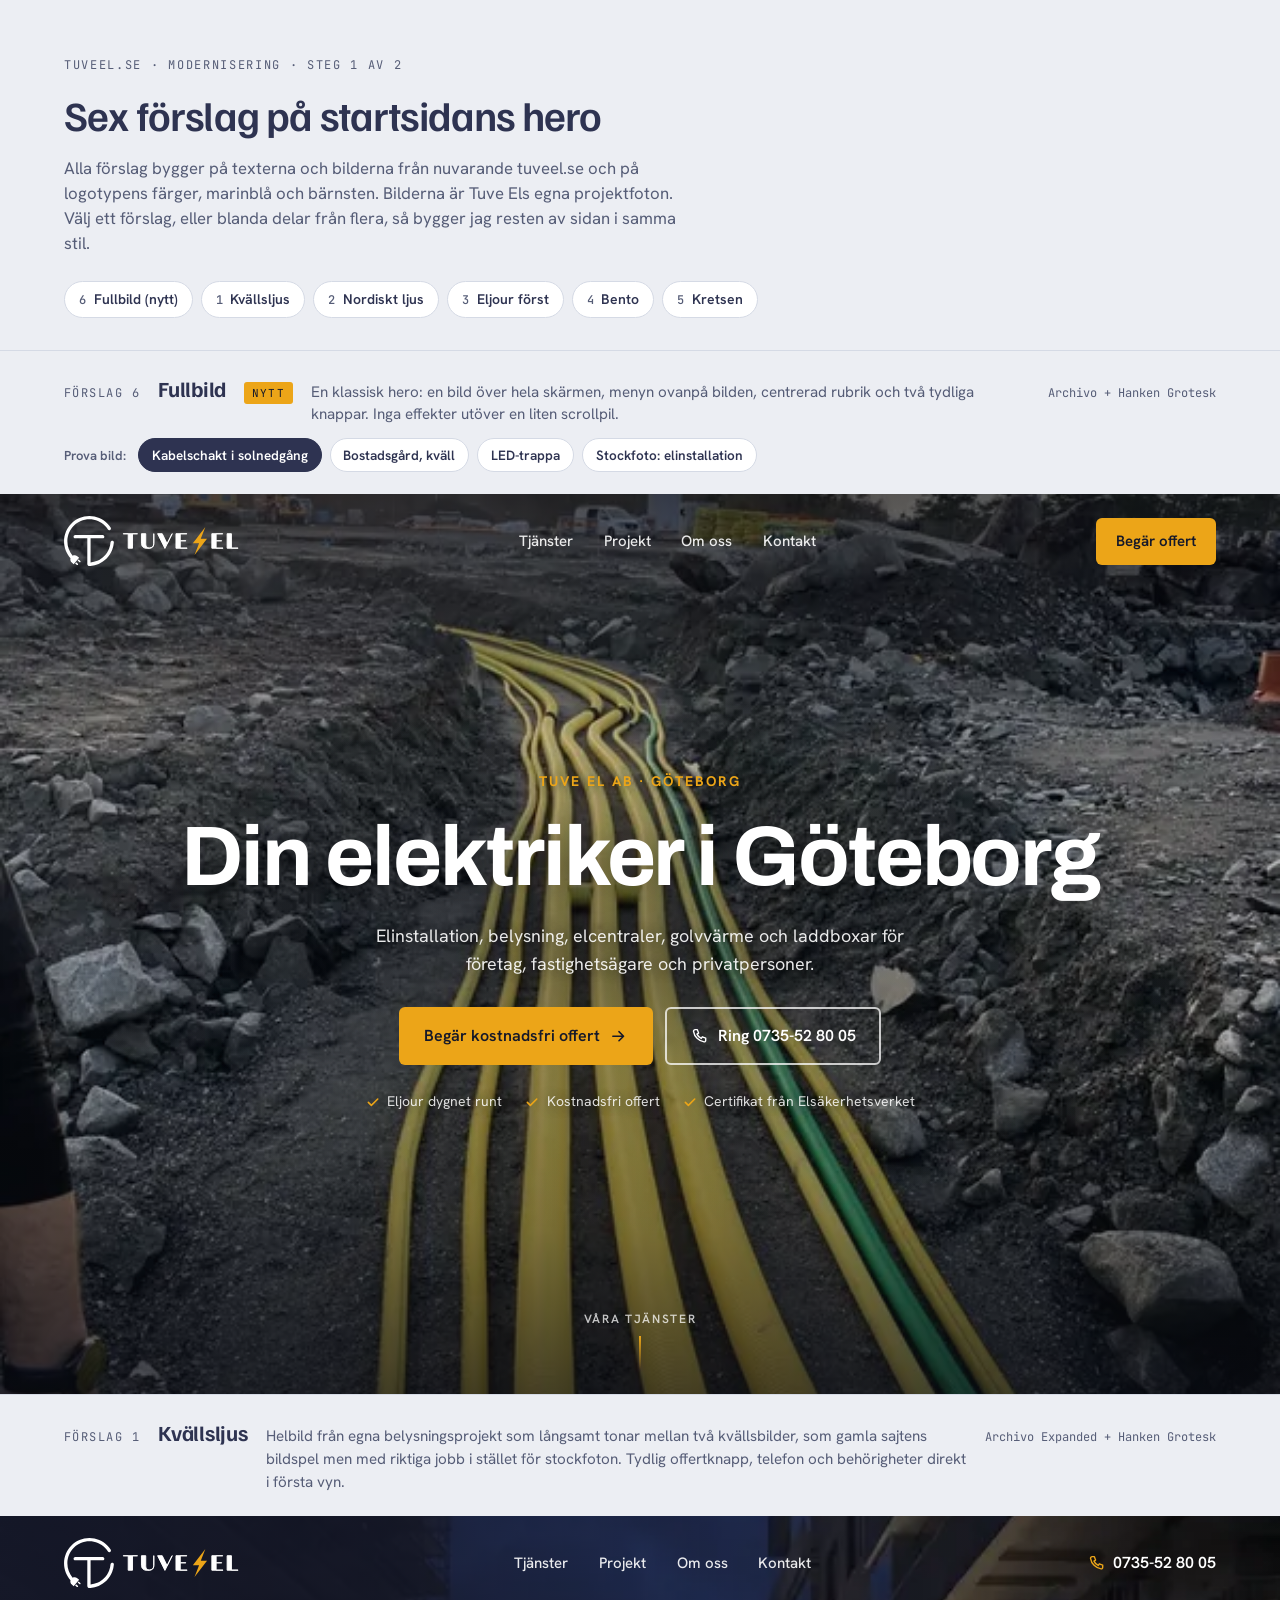
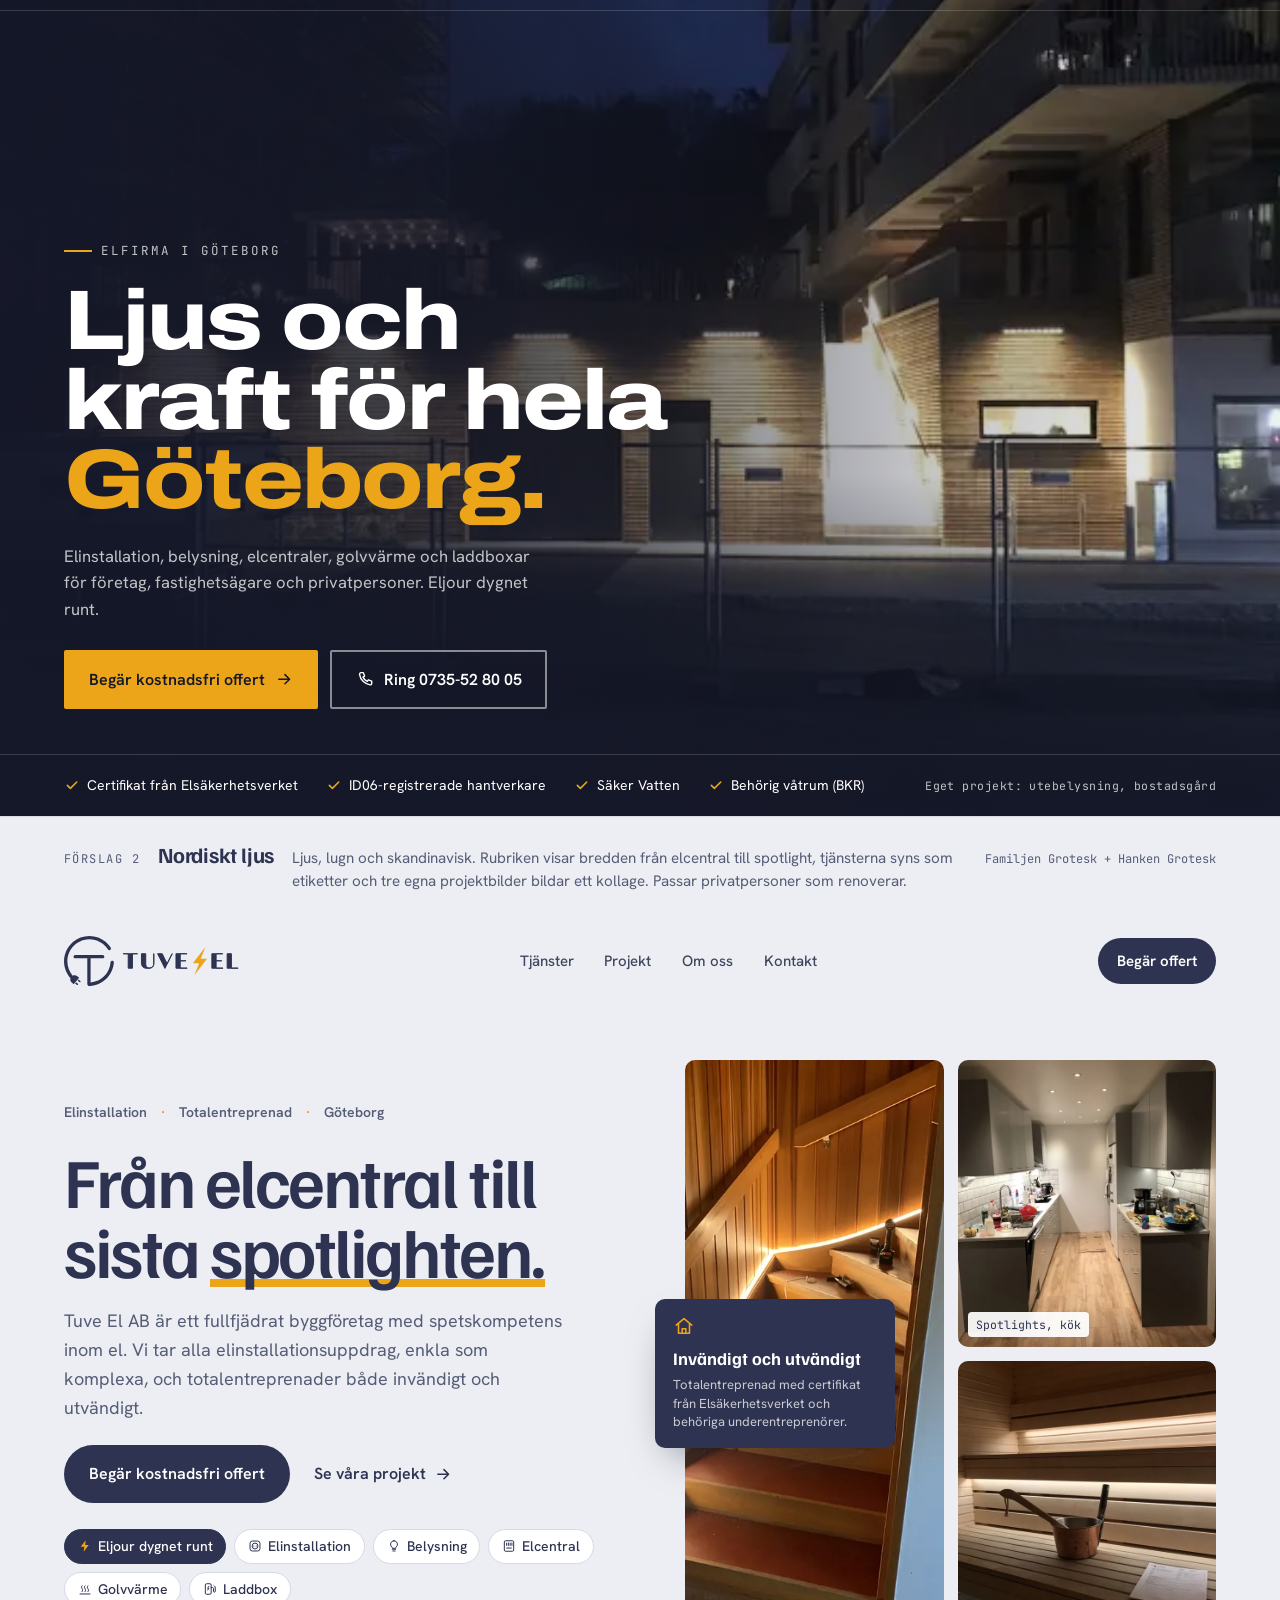
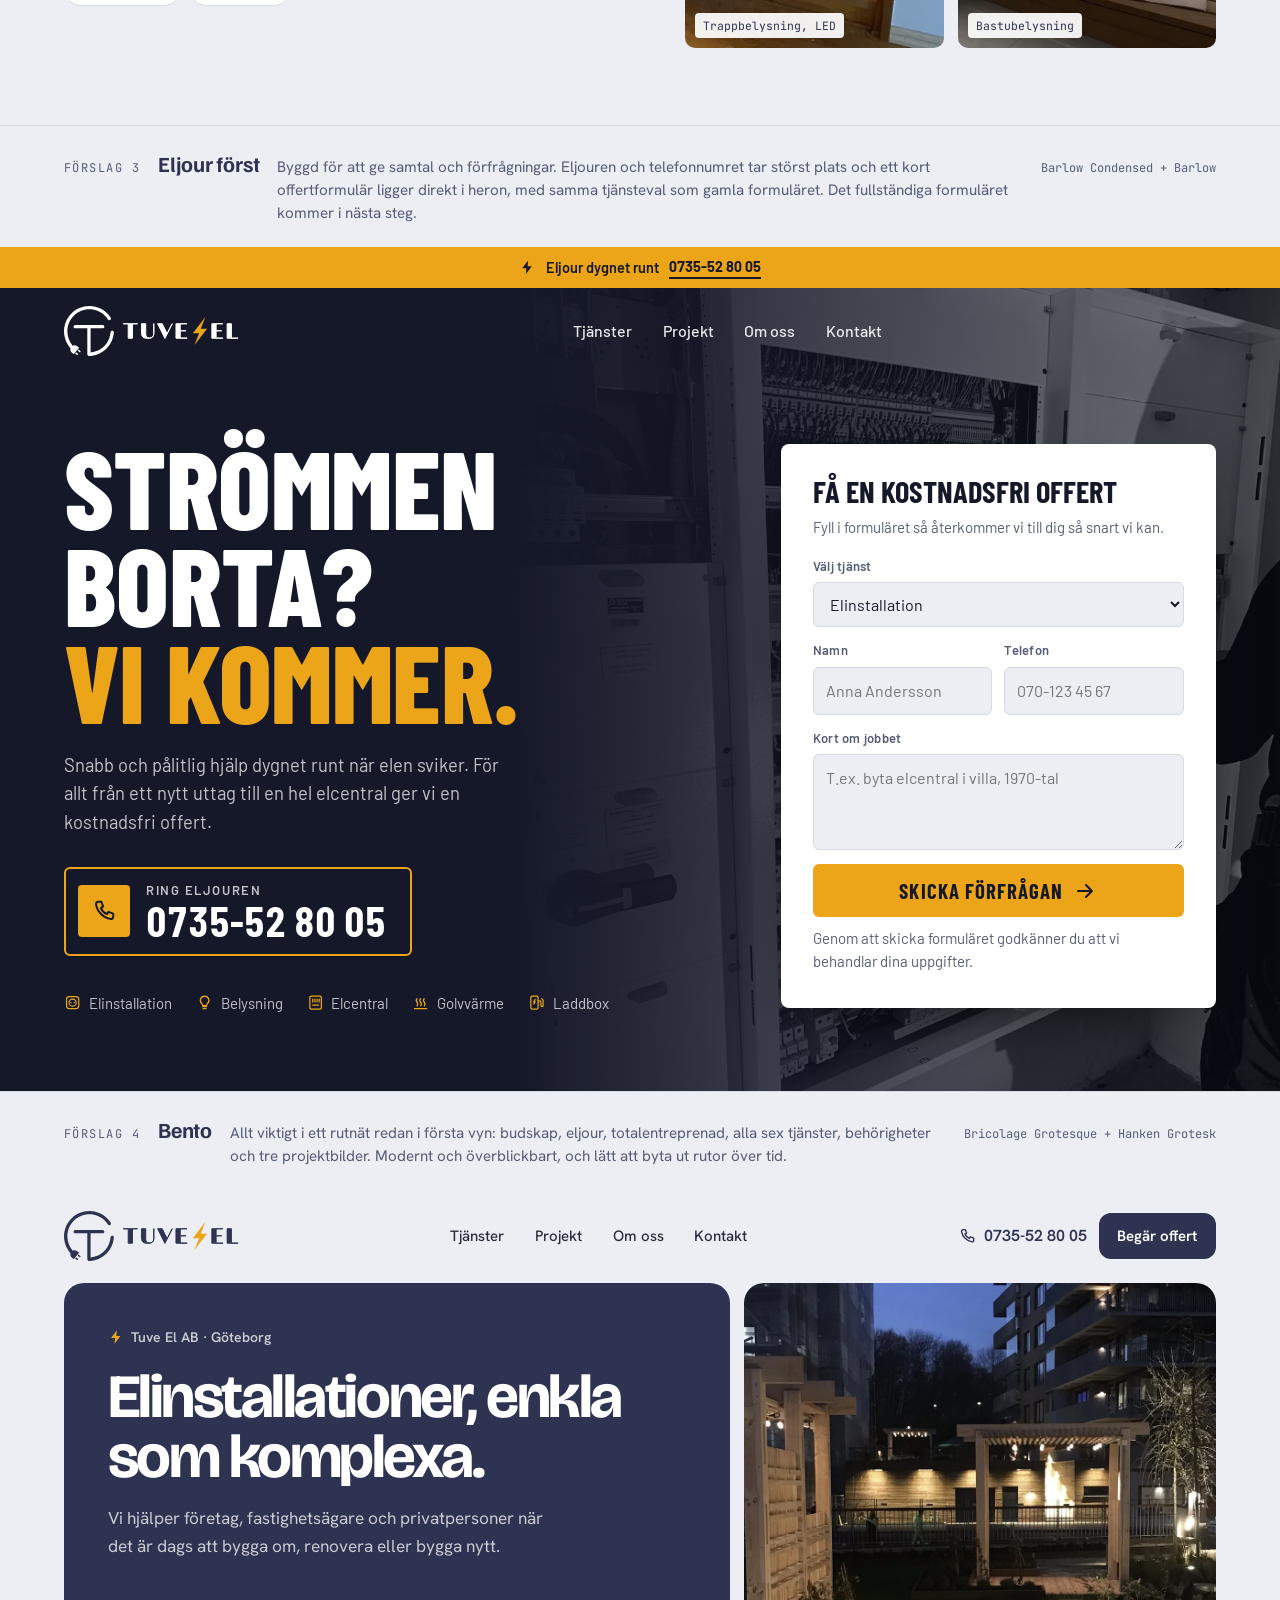
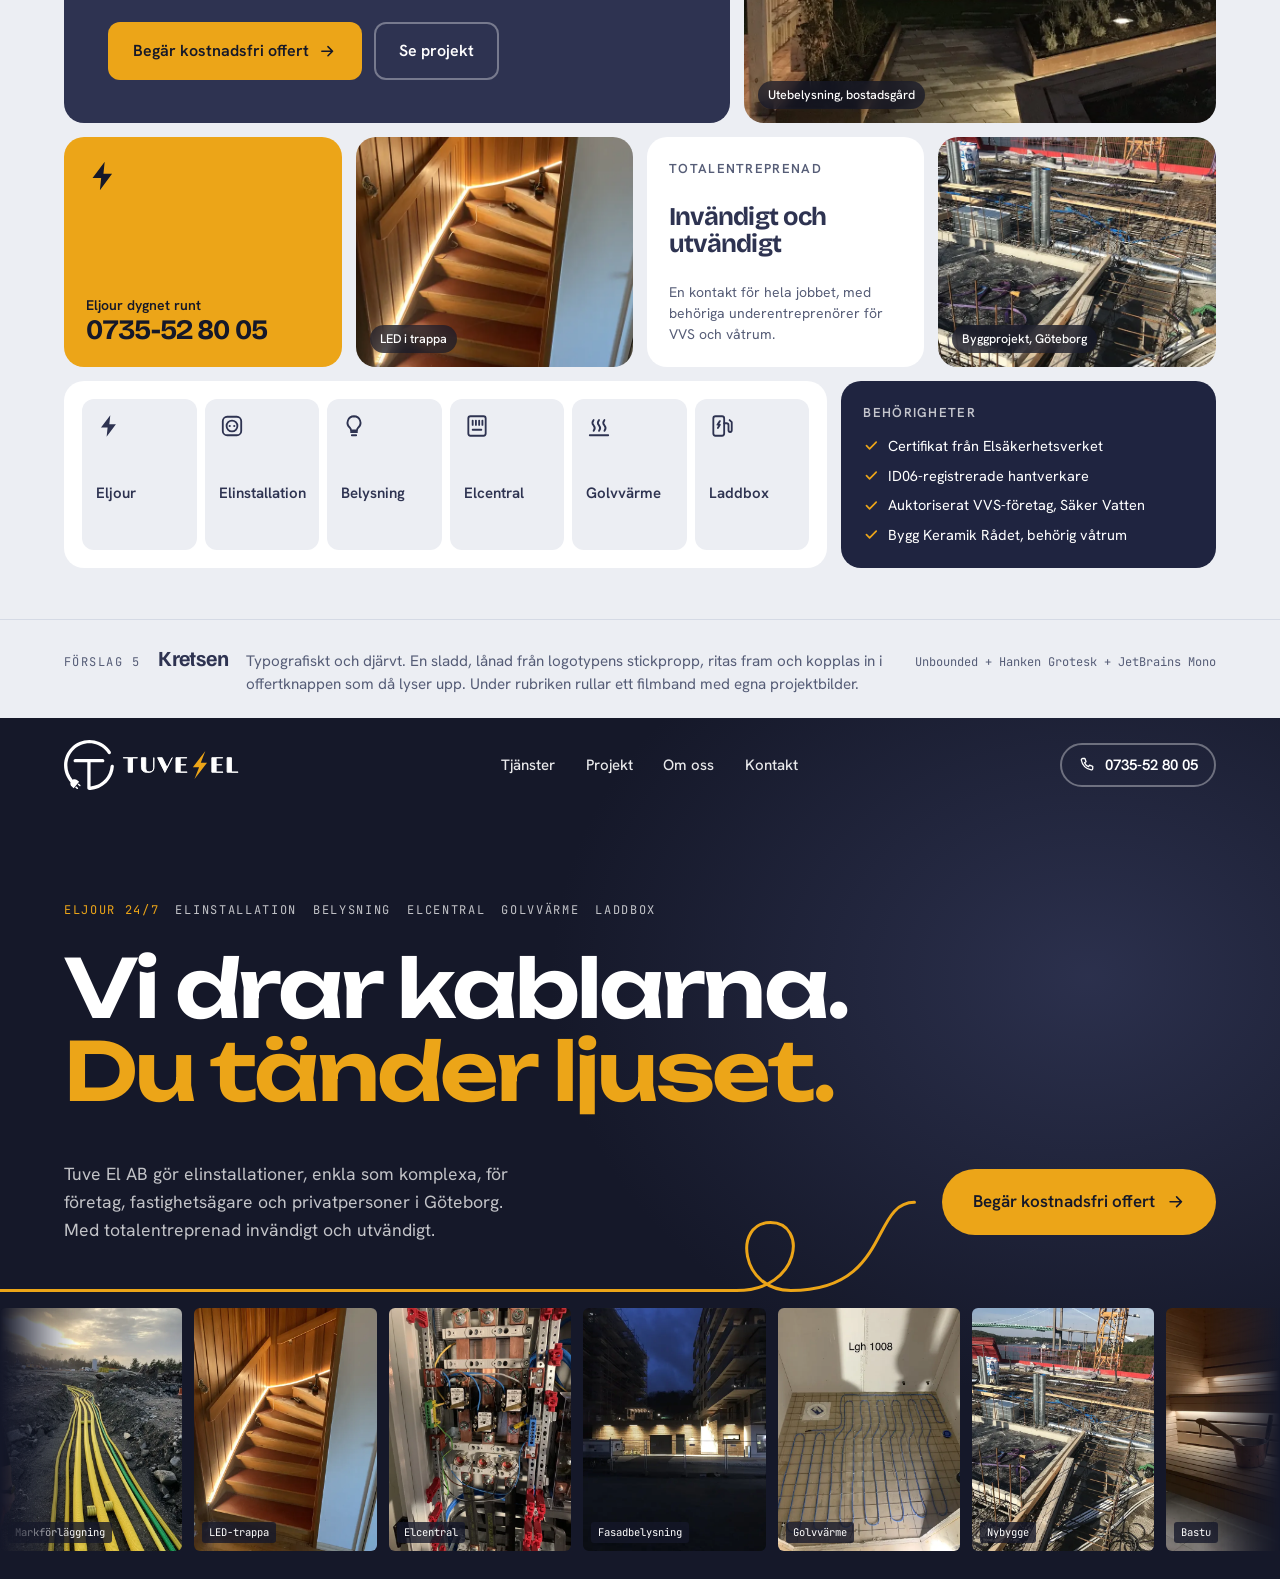
==== commit da30e89b: "Lägg till hero-förslag 6: klassisk fullbild Bild över hela skärmen med menyn ovanpå, centrerad rubri" ====
--- a/hero-forslag/index.html
+++ b/hero-forslag/index.html
@@ -283,6 +283,41 @@
 .h5-track span { position: absolute; left: 8px; bottom: 8px; font-family: var(--f-mono); font-size: 10.5px; background: rgba(21, 24, 41, .78); padding: 3px 7px; border-radius: 3px; }
 @keyframes h5-scroll { to { transform: translateX(-50%); } }
 
+/* ================= 6. FULLBILD ================= */
+.lbl-new { font-family: var(--f-mono); font-size: 11px; letter-spacing: .1em; text-transform: uppercase; background: var(--amber); color: var(--ink); padding: 3px 8px; border-radius: 3px; }
+.lbl-pick { flex: 1 1 100%; display: flex; flex-wrap: wrap; align-items: center; gap: 8px; margin-top: 6px; }
+.lbl-pick > span { font-size: 13px; font-weight: 600; color: var(--slate); margin-right: 4px; }
+.lbl-pick button { font: inherit; font-size: 13.5px; font-weight: 600; color: var(--navy); background: var(--white); border: 1px solid var(--mist); border-radius: 999px; padding: .45em .95em; cursor: pointer; }
+.lbl-pick button:hover { border-color: var(--navy); }
+.lbl-pick button[aria-pressed="true"] { background: var(--navy); border-color: var(--navy); color: var(--white); }
+.h6 { position: relative; isolation: isolate; overflow: hidden; color: var(--white); background: var(--ink); min-height: max(620px, 100svh); display: grid; grid-template-rows: auto 1fr auto; }
+.h6-bg { position: absolute; inset: 0; z-index: -1; }
+.h6-bg img { width: 100%; height: 100%; object-fit: cover; }
+.h6-bg::after { content: ""; position: absolute; inset: 0; background:
+  radial-gradient(ellipse 62% 42% at 50% 52%, rgba(10, 12, 20, .42), rgba(10, 12, 20, 0) 72%),
+  linear-gradient(180deg, rgba(10, 12, 20, .6) 0%, rgba(10, 12, 20, .18) 26%, rgba(10, 12, 20, .22) 64%, rgba(10, 12, 20, .72) 100%); }
+.h6 .top .btn { border-radius: 6px; padding: .7em 1.2em; font-size: 15px; }
+.h6-main { align-self: center; display: grid; justify-items: center; text-align: center; gap: 22px; padding-block: 32px 48px; }
+.h6-eyebrow { margin: 0; font-size: 14px; font-weight: 700; letter-spacing: .14em; text-transform: uppercase; color: var(--amber); text-shadow: 0 1px 12px rgba(0, 0, 0, .55); }
+.h6-trust, .h6-lead { text-shadow: 0 1px 14px rgba(0, 0, 0, .45); }
+.h6 h1 { margin: 0; font-family: var(--f-archivo); font-weight: 700; font-size: clamp(2.7rem, 6.6vw, 5.6rem); line-height: 1.02; letter-spacing: -.025em; text-shadow: 0 2px 28px rgba(0, 0, 0, .25); }
+.h6-lead { margin: 0; max-width: 56ch; font-size: clamp(1.05rem, 1.4vw, 1.25rem); line-height: 1.6; color: rgba(255, 255, 255, .9); }
+.h6-cta { display: flex; flex-wrap: wrap; justify-content: center; gap: 12px; margin-top: 6px; }
+.h6 .btn { border-radius: 6px; }
+.h6-ghost { color: var(--white); border-color: rgba(255, 255, 255, .75); }
+.h6-ghost:hover { background: rgba(255, 255, 255, .12); }
+.h6-trust { list-style: none; margin: 4px 0 0; padding: 0; display: flex; flex-wrap: wrap; justify-content: center; gap: 8px 22px; font-size: 14px; color: rgba(255, 255, 255, .85); }
+.h6-trust li { display: inline-flex; align-items: center; gap: .45em; }
+.h6-trust .ico { color: var(--amber); }
+.h6-scroll { justify-self: center; display: grid; justify-items: center; gap: 8px; padding-bottom: 24px; font-size: 12px; font-weight: 600; letter-spacing: .14em; text-transform: uppercase; text-decoration: none; color: rgba(255, 255, 255, .75); }
+.h6-scroll i { width: 2px; height: 34px; background: linear-gradient(var(--amber), rgba(236, 165, 24, 0)); transform-origin: top; animation: h6-drop 2s ease-in-out infinite; }
+@keyframes h6-drop { 0% { transform: scaleY(.2); opacity: .4; } 50% { transform: scaleY(1); opacity: 1; } 100% { transform: scaleY(.2); opacity: .4; } }
+@media (max-width: 640px) {
+  .h6-cta { width: 100%; }
+  .h6-cta .btn { flex: 1 1 100%; }
+  .h6-trust { font-size: 13px; }
+}
+
 @media (prefers-reduced-motion: reduce) {
   *, *::before, *::after { animation: none !important; transition: none !important; }
   .h1-bg picture + picture { opacity: 0; }
@@ -309,9 +344,10 @@
 <header class="intro">
   <div class="wrap">
     <p class="intro-kicker">tuveel.se · modernisering · steg 1 av 2</p>
-    <p class="intro-title">Fem förslag på startsidans hero</p>
-    <p class="lead">Alla fem bygger på texterna och bilderna från nuvarande tuveel.se och på logotypens färger, marinblå och bärnsten. Bilderna är Tuve Els egna projektfoton. Välj ett förslag, eller blanda delar från flera, så bygger jag resten av sidan i samma stil.</p>
+    <p class="intro-title">Sex förslag på startsidans hero</p>
+    <p class="lead">Alla förslag bygger på texterna och bilderna från nuvarande tuveel.se och på logotypens färger, marinblå och bärnsten. Bilderna är Tuve Els egna projektfoton. Välj ett förslag, eller blanda delar från flera, så bygger jag resten av sidan i samma stil.</p>
     <ul class="jump">
+      <li><a href="#forslag-6"><span>6</span>Fullbild (nytt)</a></li>
       <li><a href="#forslag-1"><span>1</span>Kvällsljus</a></li>
       <li><a href="#forslag-2"><span>2</span>Nordiskt ljus</a></li>
       <li><a href="#forslag-3"><span>3</span>Eljour först</a></li>
@@ -321,10 +357,62 @@
   </div>
 </header>
 
+<!-- ======================================================= 6 -->
+<div class="lbl" id="forslag-6">
+  <div class="wrap">
+    <span class="lbl-no">Förslag 6</span>
+    <h2>Fullbild</h2>
+    <span class="lbl-new">Nytt</span>
+    <p>En klassisk hero: en bild över hela skärmen, menyn ovanpå bilden, centrerad rubrik och två tydliga knappar. Inga effekter utöver en liten scrollpil.</p>
+    <span class="lbl-type">Archivo + Hanken Grotesk</span>
+    <div class="lbl-pick" role="group" aria-label="Byt bild i förslag 6">
+      <span>Prova bild:</span>
+      <button type="button" aria-pressed="true" data-wide="../assets/img/hero/kabelschakt-solnedgang-bred-1600.webp" data-tall="../assets/img/projekt/kabelschakt-solnedgang-800.webp">Kabelschakt i solnedgång</button>
+      <button type="button" aria-pressed="false" data-wide="../assets/img/hero/bostadsgard-belysning-kvall-bred-1600.webp" data-tall="../assets/img/projekt/bostadsgard-belysning-kvall-800.webp">Bostadsgård, kväll</button>
+      <button type="button" aria-pressed="false" data-wide="../assets/img/hero/trappa-led-belysning-bred-1600.webp" data-tall="../assets/img/projekt/trappa-led-belysning-800.webp">LED-trappa</button>
+      <button type="button" aria-pressed="false" data-wide="../assets/img/hero/stock-elinstallation-2400.webp" data-tall="../assets/img/tjanster/elinstallation-800.webp">Stockfoto: elinstallation</button>
+    </div>
+  </div>
+</div>
+<section class="h6" aria-label="Förslag 6: Fullbild">
+  <div class="h6-bg" aria-hidden="true">
+    <picture>
+      <source id="h6-src" media="(max-width: 700px)" srcset="../assets/img/projekt/kabelschakt-solnedgang-800.webp">
+      <img id="h6-img" src="../assets/img/hero/kabelschakt-solnedgang-bred-1600.webp" alt="">
+    </picture>
+  </div>
+
+  <div class="wrap top">
+    <a class="logo" href="#forslag-6"><img src="../assets/brand/tuve-el-liggande-vit.svg" alt="Tuve El AB"></a>
+    <nav class="nav" aria-label="Huvudmeny"><a href="#">Tjänster</a><a href="#">Projekt</a><a href="#">Om oss</a><a href="#">Kontakt</a></nav>
+    <div class="top-end">
+      <a class="btn btn-amber hide-sm" href="#">Begär offert</a>
+      <button class="menu-btn" type="button" aria-label="Öppna meny"><svg><use href="#i-menu"/></svg></button>
+    </div>
+  </div>
+
+  <div class="wrap h6-main">
+    <p class="h6-eyebrow">Tuve El AB · Göteborg</p>
+    <h1>Din elektriker i Göteborg</h1>
+    <p class="h6-lead">Elinstallation, belysning, elcentraler, golvvärme och laddboxar för företag, fastighetsägare och privatpersoner.</p>
+    <div class="h6-cta">
+      <a class="btn btn-amber" href="#">Begär kostnadsfri offert <svg class="ico"><use href="#i-arrow"/></svg></a>
+      <a class="btn h6-ghost" href="tel:+46735528005"><svg class="ico"><use href="#i-phone"/></svg>Ring 0735-52 80 05</a>
+    </div>
+    <ul class="h6-trust">
+      <li><svg class="ico"><use href="#i-check"/></svg>Eljour dygnet runt</li>
+      <li><svg class="ico"><use href="#i-check"/></svg>Kostnadsfri offert</li>
+      <li><svg class="ico"><use href="#i-check"/></svg>Certifikat från Elsäkerhetsverket</li>
+    </ul>
+  </div>
+
+  <a class="h6-scroll" href="#forslag-1"><span>Våra tjänster</span><i aria-hidden="true"></i></a>
+</section>
+
 <!-- ======================================================= 1 -->
 <div class="lbl" id="forslag-1">
   <div class="wrap">
-    <span class="lbl-no">Förslag 1 av 5</span>
+    <span class="lbl-no">Förslag 1</span>
     <h2>Kvällsljus</h2>
     <p>Helbild från egna belysningsprojekt som långsamt tonar mellan två kvällsbilder, som gamla sajtens bildspel men med riktiga jobb i stället för stockfoton. Tydlig offertknapp, telefon och behörigheter direkt i första vyn.</p>
     <span class="lbl-type">Archivo Expanded + Hanken Grotesk</span>
@@ -376,7 +464,7 @@
 <!-- ======================================================= 2 -->
 <div class="lbl" id="forslag-2">
   <div class="wrap">
-    <span class="lbl-no">Förslag 2 av 5</span>
+    <span class="lbl-no">Förslag 2</span>
     <h2>Nordiskt ljus</h2>
     <p>Ljus, lugn och skandinavisk. Rubriken visar bredden från elcentral till spotlight, tjänsterna syns som etiketter och tre egna projektbilder bildar ett kollage. Passar privatpersoner som renoverar.</p>
     <span class="lbl-type">Familjen Grotesk + Hanken Grotesk</span>
@@ -422,7 +510,7 @@
 <!-- ======================================================= 3 -->
 <div class="lbl" id="forslag-3">
   <div class="wrap">
-    <span class="lbl-no">Förslag 3 av 5</span>
+    <span class="lbl-no">Förslag 3</span>
     <h2>Eljour först</h2>
     <p>Byggd för att ge samtal och förfrågningar. Eljouren och telefonnumret tar störst plats och ett kort offertformulär ligger direkt i heron, med samma tjänsteval som gamla formuläret. Det fullständiga formuläret kommer i nästa steg.</p>
     <span class="lbl-type">Barlow Condensed + Barlow</span>
@@ -477,7 +565,7 @@
 <!-- ======================================================= 4 -->
 <div class="lbl" id="forslag-4">
   <div class="wrap">
-    <span class="lbl-no">Förslag 4 av 5</span>
+    <span class="lbl-no">Förslag 4</span>
     <h2>Bento</h2>
     <p>Allt viktigt i ett rutnät redan i första vyn: budskap, eljour, totalentreprenad, alla sex tjänster, behörigheter och tre projektbilder. Modernt och överblickbart, och lätt att byta ut rutor över tid.</p>
     <span class="lbl-type">Bricolage Grotesque + Hanken Grotesk</span>
@@ -543,7 +631,7 @@
 <!-- ======================================================= 5 -->
 <div class="lbl" id="forslag-5">
   <div class="wrap">
-    <span class="lbl-no">Förslag 5 av 5</span>
+    <span class="lbl-no">Förslag 5</span>
     <h2>Kretsen</h2>
     <p>Typografiskt och djärvt. En sladd, lånad från logotypens stickpropp, ritas fram och kopplas in i offertknappen som då lyser upp. Under rubriken rullar ett filmband med egna projektbilder.</p>
     <span class="lbl-type">Unbounded + Hanken Grotesk + JetBrains Mono</span>
@@ -600,6 +688,16 @@
 
 <script>
 (function () {
+  // Förslag 6: byt bakgrundsbild
+  var picks = document.querySelectorAll('.lbl-pick button');
+  picks.forEach(function (btn) {
+    btn.addEventListener('click', function () {
+      document.getElementById('h6-src').srcset = btn.dataset.tall;
+      document.getElementById('h6-img').src = btn.dataset.wide;
+      picks.forEach(function (b) { b.setAttribute('aria-pressed', String(b === btn)); });
+    });
+  });
+
   // Förslag 3: formuläret är en förhandsvisning
   var form = document.getElementById('h3-form');
   form.addEventListener('submit', function (e) {
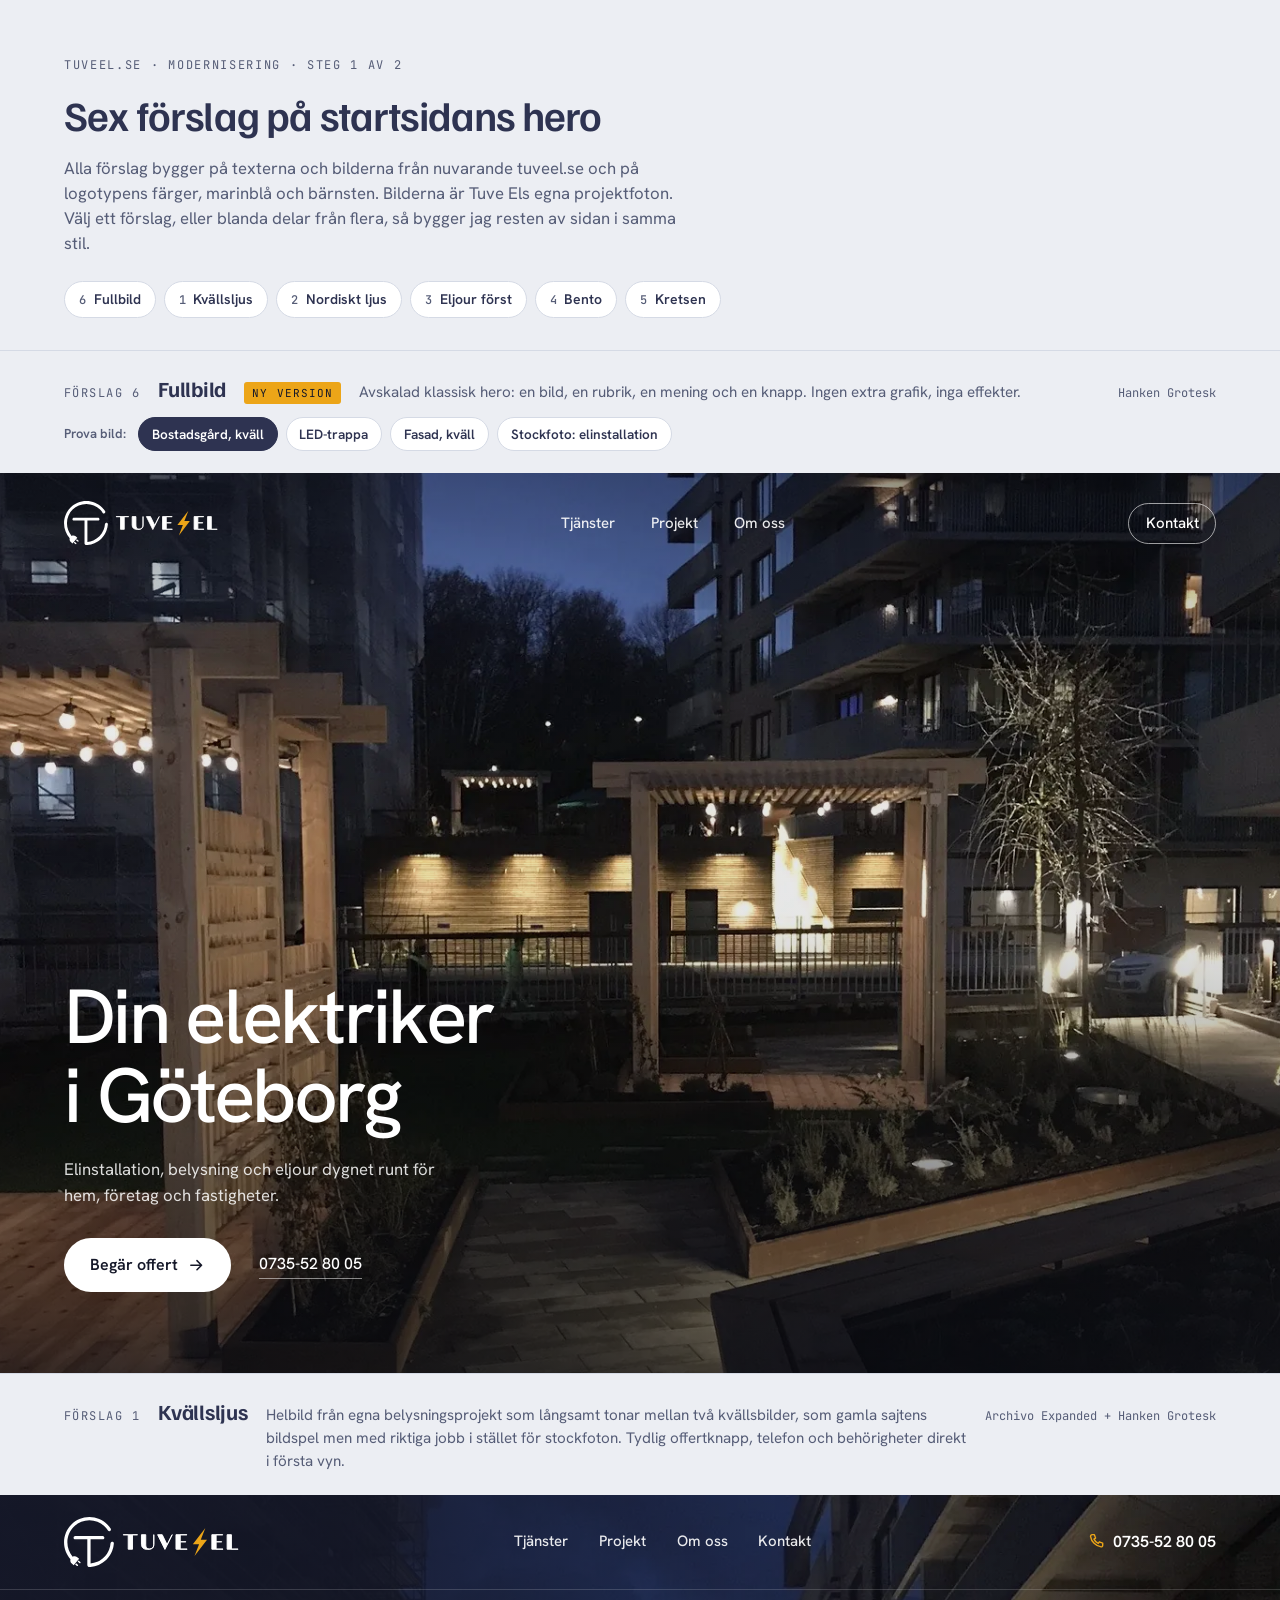
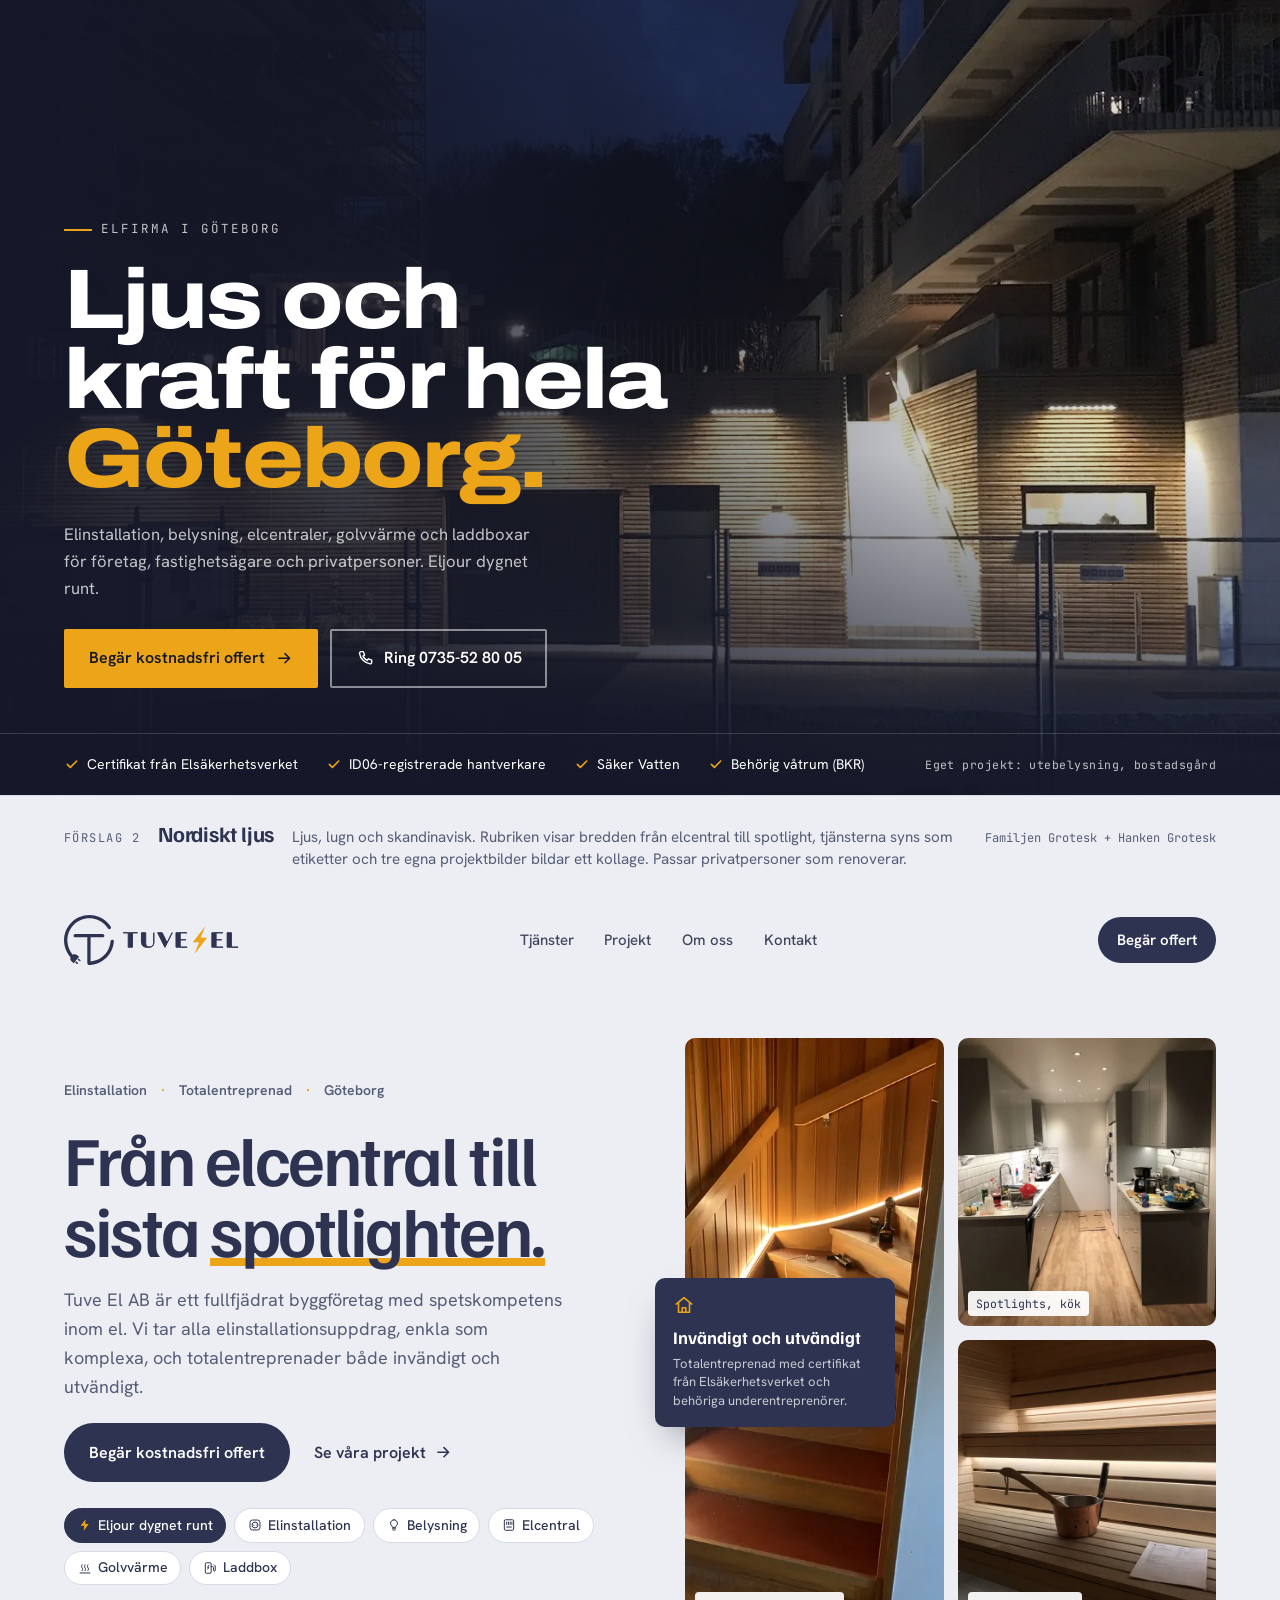
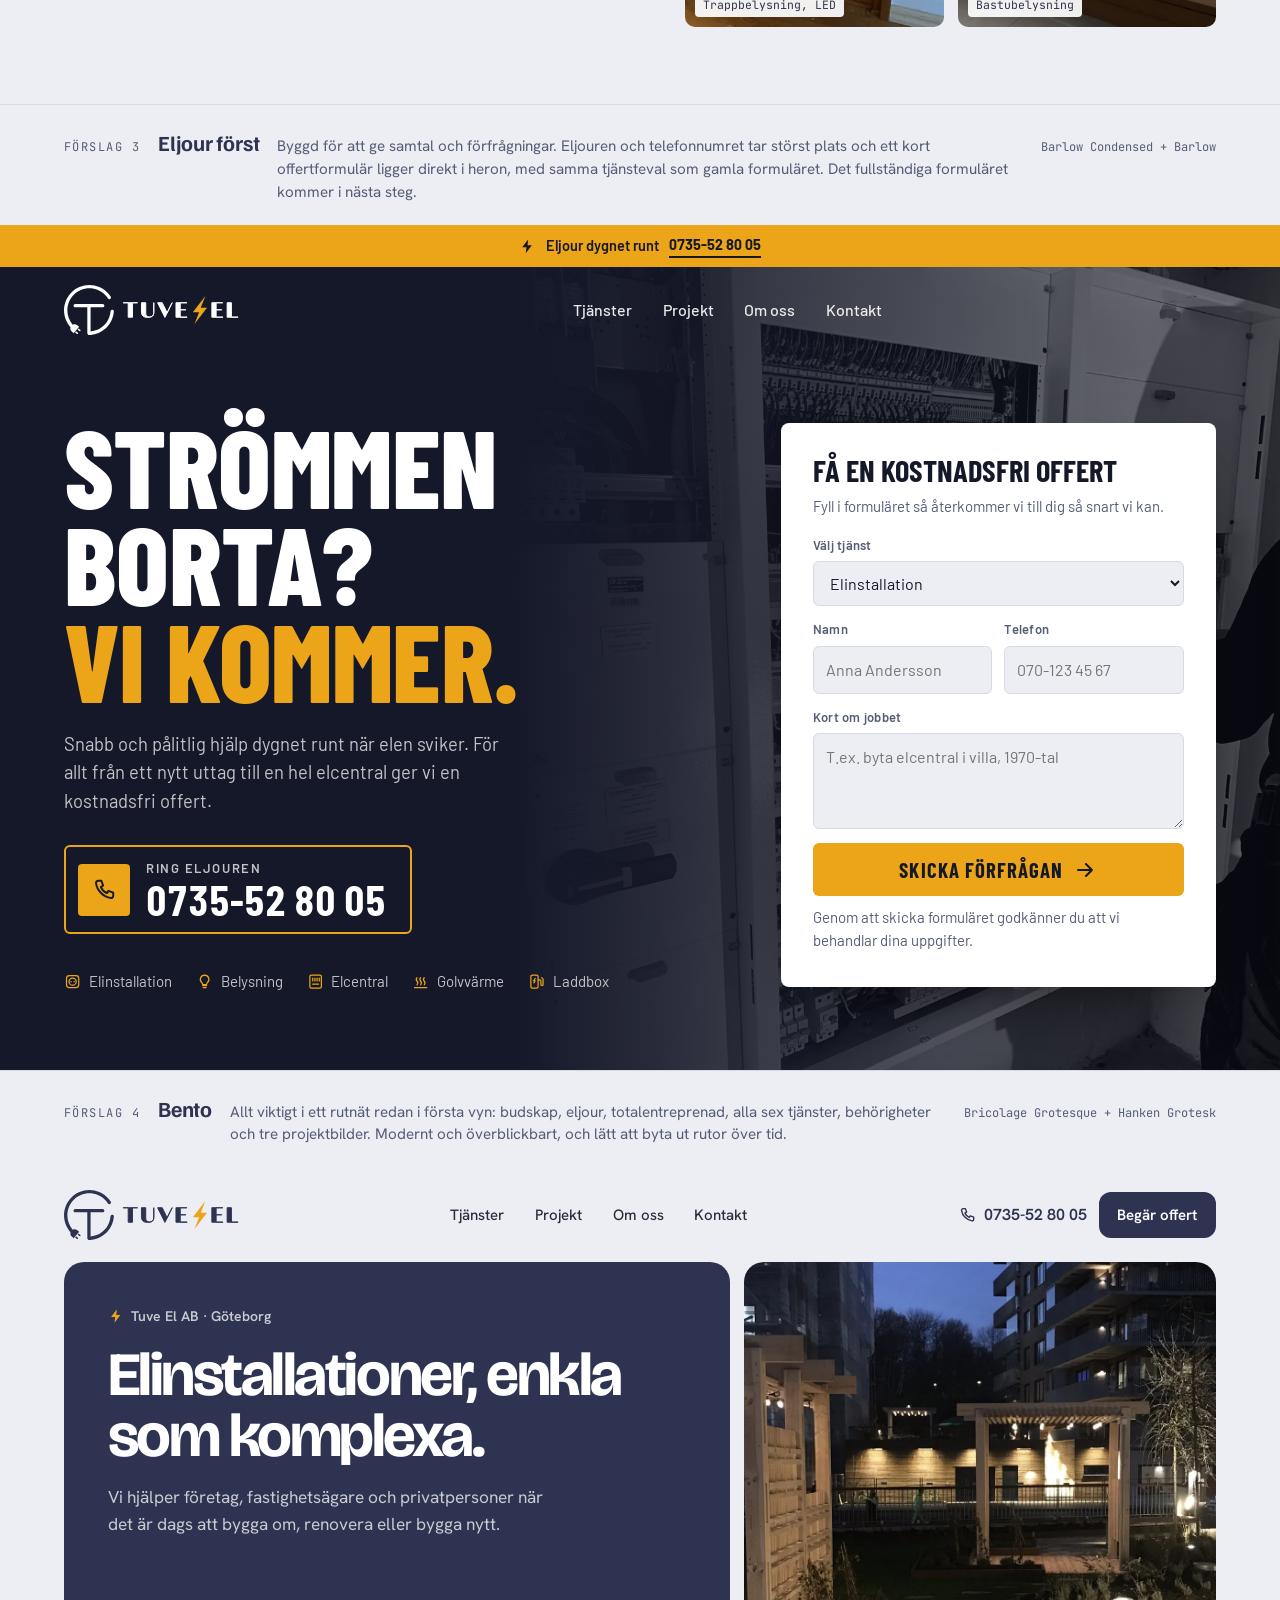
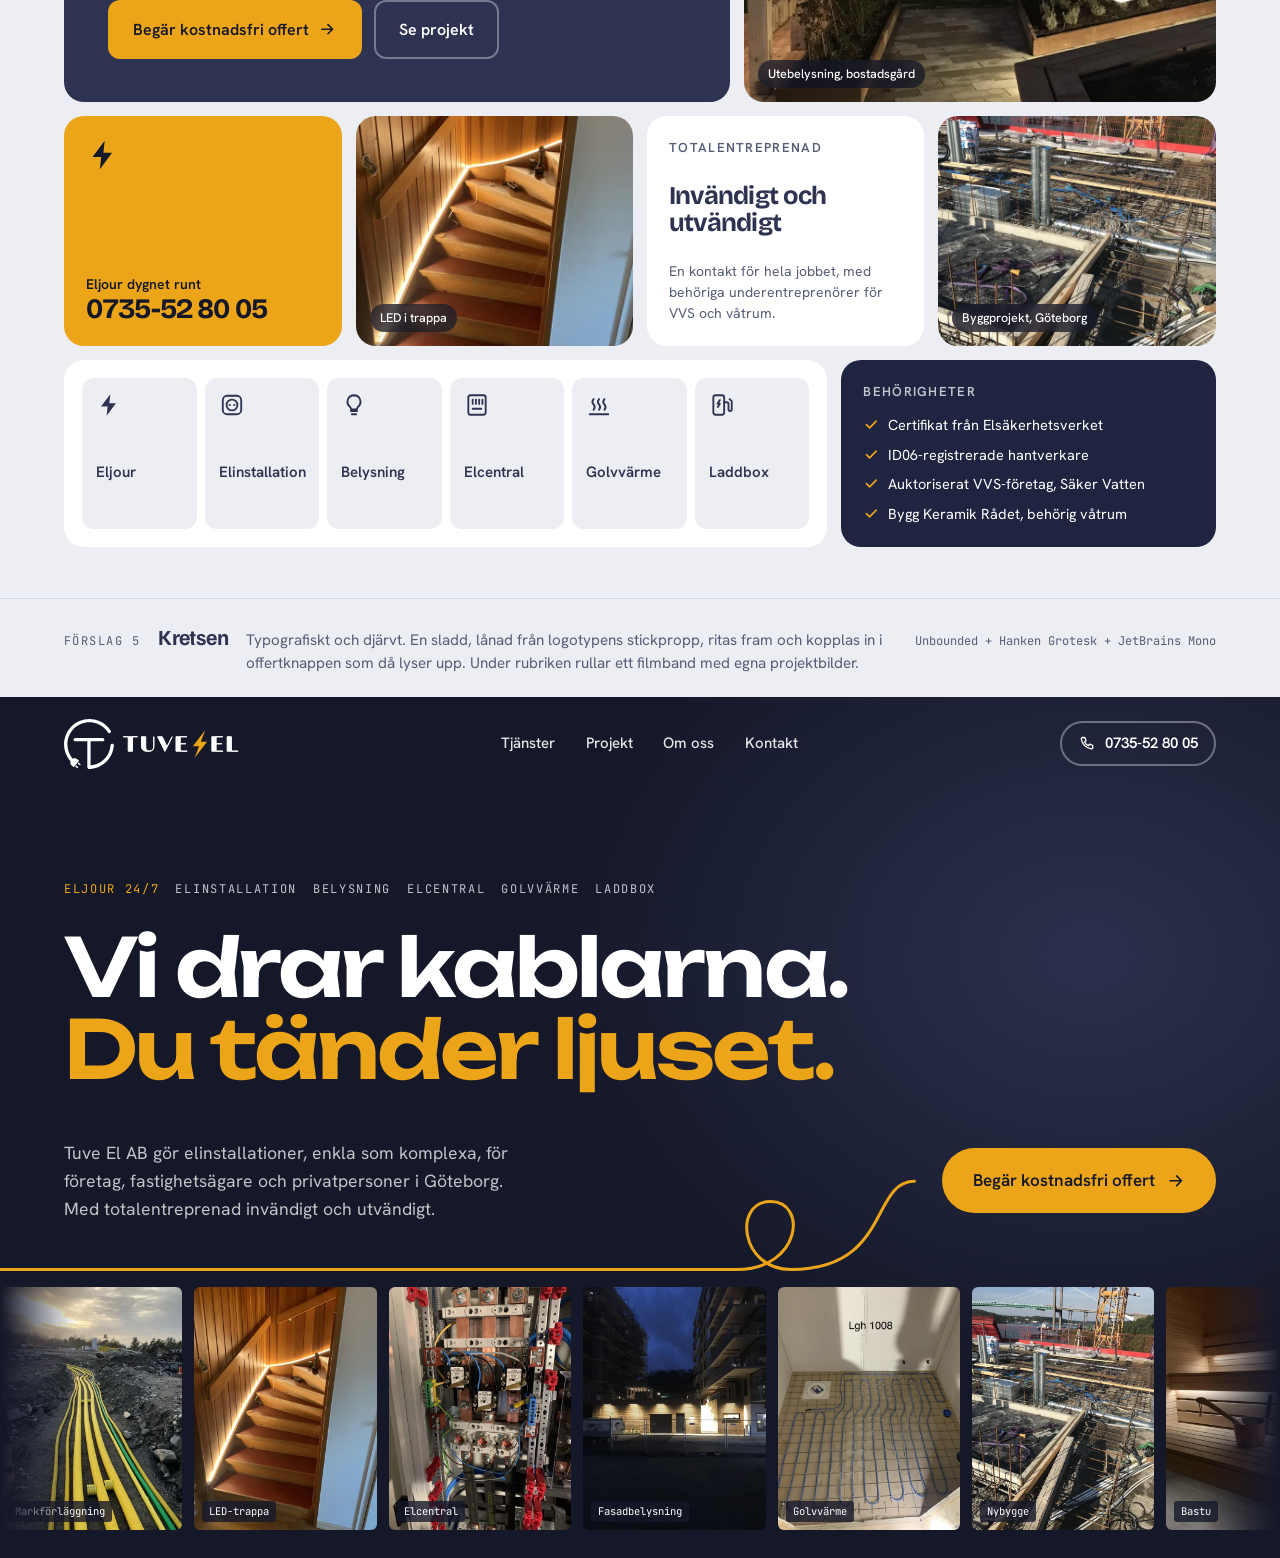
==== commit 8e67f150: "Gör hero-förslag 6 renare Tar bort ögonbrynsrad, förtroenderad och scrollpil. Lättare rubrik, vit kn" ====
--- a/hero-forslag/index.html
+++ b/hero-forslag/index.html
@@ -283,39 +283,35 @@
 .h5-track span { position: absolute; left: 8px; bottom: 8px; font-family: var(--f-mono); font-size: 10.5px; background: rgba(21, 24, 41, .78); padding: 3px 7px; border-radius: 3px; }
 @keyframes h5-scroll { to { transform: translateX(-50%); } }
 
-/* ================= 6. FULLBILD ================= */
+/* ================= 6. FULLBILD (clean) ================= */
 .lbl-new { font-family: var(--f-mono); font-size: 11px; letter-spacing: .1em; text-transform: uppercase; background: var(--amber); color: var(--ink); padding: 3px 8px; border-radius: 3px; }
 .lbl-pick { flex: 1 1 100%; display: flex; flex-wrap: wrap; align-items: center; gap: 8px; margin-top: 6px; }
 .lbl-pick > span { font-size: 13px; font-weight: 600; color: var(--slate); margin-right: 4px; }
 .lbl-pick button { font: inherit; font-size: 13.5px; font-weight: 600; color: var(--navy); background: var(--white); border: 1px solid var(--mist); border-radius: 999px; padding: .45em .95em; cursor: pointer; }
 .lbl-pick button:hover { border-color: var(--navy); }
 .lbl-pick button[aria-pressed="true"] { background: var(--navy); border-color: var(--navy); color: var(--white); }
-.h6 { position: relative; isolation: isolate; overflow: hidden; color: var(--white); background: var(--ink); min-height: max(620px, 100svh); display: grid; grid-template-rows: auto 1fr auto; }
+.h6 { position: relative; isolation: isolate; overflow: hidden; color: var(--white); background: var(--ink); min-height: max(600px, 100svh); display: grid; grid-template-rows: auto 1fr; font-family: var(--f-hanken); }
 .h6-bg { position: absolute; inset: 0; z-index: -1; }
 .h6-bg img { width: 100%; height: 100%; object-fit: cover; }
-.h6-bg::after { content: ""; position: absolute; inset: 0; background:
-  radial-gradient(ellipse 62% 42% at 50% 52%, rgba(10, 12, 20, .42), rgba(10, 12, 20, 0) 72%),
-  linear-gradient(180deg, rgba(10, 12, 20, .6) 0%, rgba(10, 12, 20, .18) 26%, rgba(10, 12, 20, .22) 64%, rgba(10, 12, 20, .72) 100%); }
-.h6 .top .btn { border-radius: 6px; padding: .7em 1.2em; font-size: 15px; }
-.h6-main { align-self: center; display: grid; justify-items: center; text-align: center; gap: 22px; padding-block: 32px 48px; }
-.h6-eyebrow { margin: 0; font-size: 14px; font-weight: 700; letter-spacing: .14em; text-transform: uppercase; color: var(--amber); text-shadow: 0 1px 12px rgba(0, 0, 0, .55); }
-.h6-trust, .h6-lead { text-shadow: 0 1px 14px rgba(0, 0, 0, .45); }
-.h6 h1 { margin: 0; font-family: var(--f-archivo); font-weight: 700; font-size: clamp(2.7rem, 6.6vw, 5.6rem); line-height: 1.02; letter-spacing: -.025em; text-shadow: 0 2px 28px rgba(0, 0, 0, .25); }
-.h6-lead { margin: 0; max-width: 56ch; font-size: clamp(1.05rem, 1.4vw, 1.25rem); line-height: 1.6; color: rgba(255, 255, 255, .9); }
-.h6-cta { display: flex; flex-wrap: wrap; justify-content: center; gap: 12px; margin-top: 6px; }
-.h6 .btn { border-radius: 6px; }
-.h6-ghost { color: var(--white); border-color: rgba(255, 255, 255, .75); }
-.h6-ghost:hover { background: rgba(255, 255, 255, .12); }
-.h6-trust { list-style: none; margin: 4px 0 0; padding: 0; display: flex; flex-wrap: wrap; justify-content: center; gap: 8px 22px; font-size: 14px; color: rgba(255, 255, 255, .85); }
-.h6-trust li { display: inline-flex; align-items: center; gap: .45em; }
-.h6-trust .ico { color: var(--amber); }
-.h6-scroll { justify-self: center; display: grid; justify-items: center; gap: 8px; padding-bottom: 24px; font-size: 12px; font-weight: 600; letter-spacing: .14em; text-transform: uppercase; text-decoration: none; color: rgba(255, 255, 255, .75); }
-.h6-scroll i { width: 2px; height: 34px; background: linear-gradient(var(--amber), rgba(236, 165, 24, 0)); transform-origin: top; animation: h6-drop 2s ease-in-out infinite; }
-@keyframes h6-drop { 0% { transform: scaleY(.2); opacity: .4; } 50% { transform: scaleY(1); opacity: 1; } 100% { transform: scaleY(.2); opacity: .4; } }
+.h6-bg::after { content: ""; position: absolute; inset: 0; background: linear-gradient(180deg, rgba(10, 12, 20, .45) 0%, rgba(10, 12, 20, .08) 22%, rgba(10, 12, 20, .1) 50%, rgba(10, 12, 20, .7) 100%); }
+.h6 .top { padding-block: 28px; }
+.h6 .top .logo img { height: 44px; }
+.h6 .nav { font-size: 15px; font-weight: 500; gap: 36px; }
+.h6 .nav a:hover { text-decoration-color: var(--white); text-decoration-thickness: 1px; }
+.h6-contact { font-size: 15px; font-weight: 500; text-decoration: none; padding: .55em 1.1em; border: 1px solid rgba(255, 255, 255, .6); border-radius: 999px; }
+.h6-contact:hover { background: var(--white); color: var(--ink); }
+.h6-main { align-self: end; padding-block: 40px clamp(48px, 9vh, 96px); display: grid; gap: 22px; justify-items: start; }
+.h6 h1 { margin: 0; font-family: var(--f-hanken); font-weight: 500; font-size: clamp(2.6rem, 6vw, 5.2rem); line-height: 1.02; letter-spacing: -.035em; max-width: 14ch; }
+.h6-lead { margin: 0; max-width: 44ch; font-size: clamp(1.05rem, 1.3vw, 1.2rem); line-height: 1.55; color: rgba(255, 255, 255, .85); }
+.h6-cta { display: flex; flex-wrap: wrap; align-items: center; gap: 14px 28px; margin-top: 8px; }
+.h6-btn { display: inline-flex; align-items: center; gap: .6em; background: var(--white); color: var(--ink); text-decoration: none; font-weight: 600; font-size: 16px; padding: .95em 1.6em; border-radius: 999px; transition: background-color .2s, color .2s; }
+.h6-btn:hover { background: var(--amber); }
+.h6-tel { color: var(--white); text-decoration: none; font-weight: 500; font-variant-numeric: tabular-nums; border-bottom: 1px solid rgba(255, 255, 255, .5); padding-bottom: 2px; }
+.h6-tel:hover { border-color: var(--white); }
 @media (max-width: 640px) {
-  .h6-cta { width: 100%; }
-  .h6-cta .btn { flex: 1 1 100%; }
-  .h6-trust { font-size: 13px; }
+  .h6 .top .logo img { height: 38px; }
+  .h6-cta { flex-direction: column; align-items: flex-start; }
+  .h6-bg::after { background: linear-gradient(180deg, rgba(10, 12, 20, .45) 0%, rgba(10, 12, 20, .05) 25%, rgba(10, 12, 20, .25) 50%, rgba(10, 12, 20, .82) 100%); }
 }
 
 @media (prefers-reduced-motion: reduce) {
@@ -347,7 +343,7 @@
     <p class="intro-title">Sex förslag på startsidans hero</p>
     <p class="lead">Alla förslag bygger på texterna och bilderna från nuvarande tuveel.se och på logotypens färger, marinblå och bärnsten. Bilderna är Tuve Els egna projektfoton. Välj ett förslag, eller blanda delar från flera, så bygger jag resten av sidan i samma stil.</p>
     <ul class="jump">
-      <li><a href="#forslag-6"><span>6</span>Fullbild (nytt)</a></li>
+      <li><a href="#forslag-6"><span>6</span>Fullbild</a></li>
       <li><a href="#forslag-1"><span>1</span>Kvällsljus</a></li>
       <li><a href="#forslag-2"><span>2</span>Nordiskt ljus</a></li>
       <li><a href="#forslag-3"><span>3</span>Eljour först</a></li>
@@ -362,14 +358,14 @@
   <div class="wrap">
     <span class="lbl-no">Förslag 6</span>
     <h2>Fullbild</h2>
-    <span class="lbl-new">Nytt</span>
-    <p>En klassisk hero: en bild över hela skärmen, menyn ovanpå bilden, centrerad rubrik och två tydliga knappar. Inga effekter utöver en liten scrollpil.</p>
-    <span class="lbl-type">Archivo + Hanken Grotesk</span>
+    <span class="lbl-new">Ny version</span>
+    <p>Avskalad klassisk hero: en bild, en rubrik, en mening och en knapp. Ingen extra grafik, inga effekter.</p>
+    <span class="lbl-type">Hanken Grotesk</span>
     <div class="lbl-pick" role="group" aria-label="Byt bild i förslag 6">
       <span>Prova bild:</span>
-      <button type="button" aria-pressed="true" data-wide="../assets/img/hero/kabelschakt-solnedgang-bred-1600.webp" data-tall="../assets/img/projekt/kabelschakt-solnedgang-800.webp">Kabelschakt i solnedgång</button>
-      <button type="button" aria-pressed="false" data-wide="../assets/img/hero/bostadsgard-belysning-kvall-bred-1600.webp" data-tall="../assets/img/projekt/bostadsgard-belysning-kvall-800.webp">Bostadsgård, kväll</button>
+      <button type="button" aria-pressed="true" data-wide="../assets/img/hero/bostadsgard-belysning-kvall-bred-1600.webp" data-tall="../assets/img/projekt/bostadsgard-belysning-kvall-800.webp">Bostadsgård, kväll</button>
       <button type="button" aria-pressed="false" data-wide="../assets/img/hero/trappa-led-belysning-bred-1600.webp" data-tall="../assets/img/projekt/trappa-led-belysning-800.webp">LED-trappa</button>
+      <button type="button" aria-pressed="false" data-wide="../assets/img/hero/fasadbelysning-kvall-bred-1600.webp" data-tall="../assets/img/projekt/fasadbelysning-kvall-800.webp">Fasad, kväll</button>
       <button type="button" aria-pressed="false" data-wide="../assets/img/hero/stock-elinstallation-2400.webp" data-tall="../assets/img/tjanster/elinstallation-800.webp">Stockfoto: elinstallation</button>
     </div>
   </div>
@@ -377,36 +373,28 @@
 <section class="h6" aria-label="Förslag 6: Fullbild">
   <div class="h6-bg" aria-hidden="true">
     <picture>
-      <source id="h6-src" media="(max-width: 700px)" srcset="../assets/img/projekt/kabelschakt-solnedgang-800.webp">
-      <img id="h6-img" src="../assets/img/hero/kabelschakt-solnedgang-bred-1600.webp" alt="">
+      <source id="h6-src" media="(max-width: 700px)" srcset="../assets/img/projekt/bostadsgard-belysning-kvall-800.webp">
+      <img id="h6-img" src="../assets/img/hero/bostadsgard-belysning-kvall-bred-1600.webp" alt="">
     </picture>
   </div>
 
   <div class="wrap top">
     <a class="logo" href="#forslag-6"><img src="../assets/brand/tuve-el-liggande-vit.svg" alt="Tuve El AB"></a>
-    <nav class="nav" aria-label="Huvudmeny"><a href="#">Tjänster</a><a href="#">Projekt</a><a href="#">Om oss</a><a href="#">Kontakt</a></nav>
+    <nav class="nav" aria-label="Huvudmeny"><a href="#">Tjänster</a><a href="#">Projekt</a><a href="#">Om oss</a></nav>
     <div class="top-end">
-      <a class="btn btn-amber hide-sm" href="#">Begär offert</a>
+      <a class="h6-contact hide-sm" href="#">Kontakt</a>
       <button class="menu-btn" type="button" aria-label="Öppna meny"><svg><use href="#i-menu"/></svg></button>
     </div>
   </div>
 
   <div class="wrap h6-main">
-    <p class="h6-eyebrow">Tuve El AB · Göteborg</p>
     <h1>Din elektriker i Göteborg</h1>
-    <p class="h6-lead">Elinstallation, belysning, elcentraler, golvvärme och laddboxar för företag, fastighetsägare och privatpersoner.</p>
+    <p class="h6-lead">Elinstallation, belysning och eljour dygnet runt för hem, företag och fastigheter.</p>
     <div class="h6-cta">
-      <a class="btn btn-amber" href="#">Begär kostnadsfri offert <svg class="ico"><use href="#i-arrow"/></svg></a>
-      <a class="btn h6-ghost" href="tel:+46735528005"><svg class="ico"><use href="#i-phone"/></svg>Ring 0735-52 80 05</a>
-    </div>
-    <ul class="h6-trust">
-      <li><svg class="ico"><use href="#i-check"/></svg>Eljour dygnet runt</li>
-      <li><svg class="ico"><use href="#i-check"/></svg>Kostnadsfri offert</li>
-      <li><svg class="ico"><use href="#i-check"/></svg>Certifikat från Elsäkerhetsverket</li>
-    </ul>
-  </div>
-
-  <a class="h6-scroll" href="#forslag-1"><span>Våra tjänster</span><i aria-hidden="true"></i></a>
+      <a class="h6-btn" href="#">Begär offert <svg class="ico"><use href="#i-arrow"/></svg></a>
+      <a class="h6-tel" href="tel:+46735528005">0735-52 80 05</a>
+    </div>
+  </div>
 </section>
 
 <!-- ======================================================= 1 -->
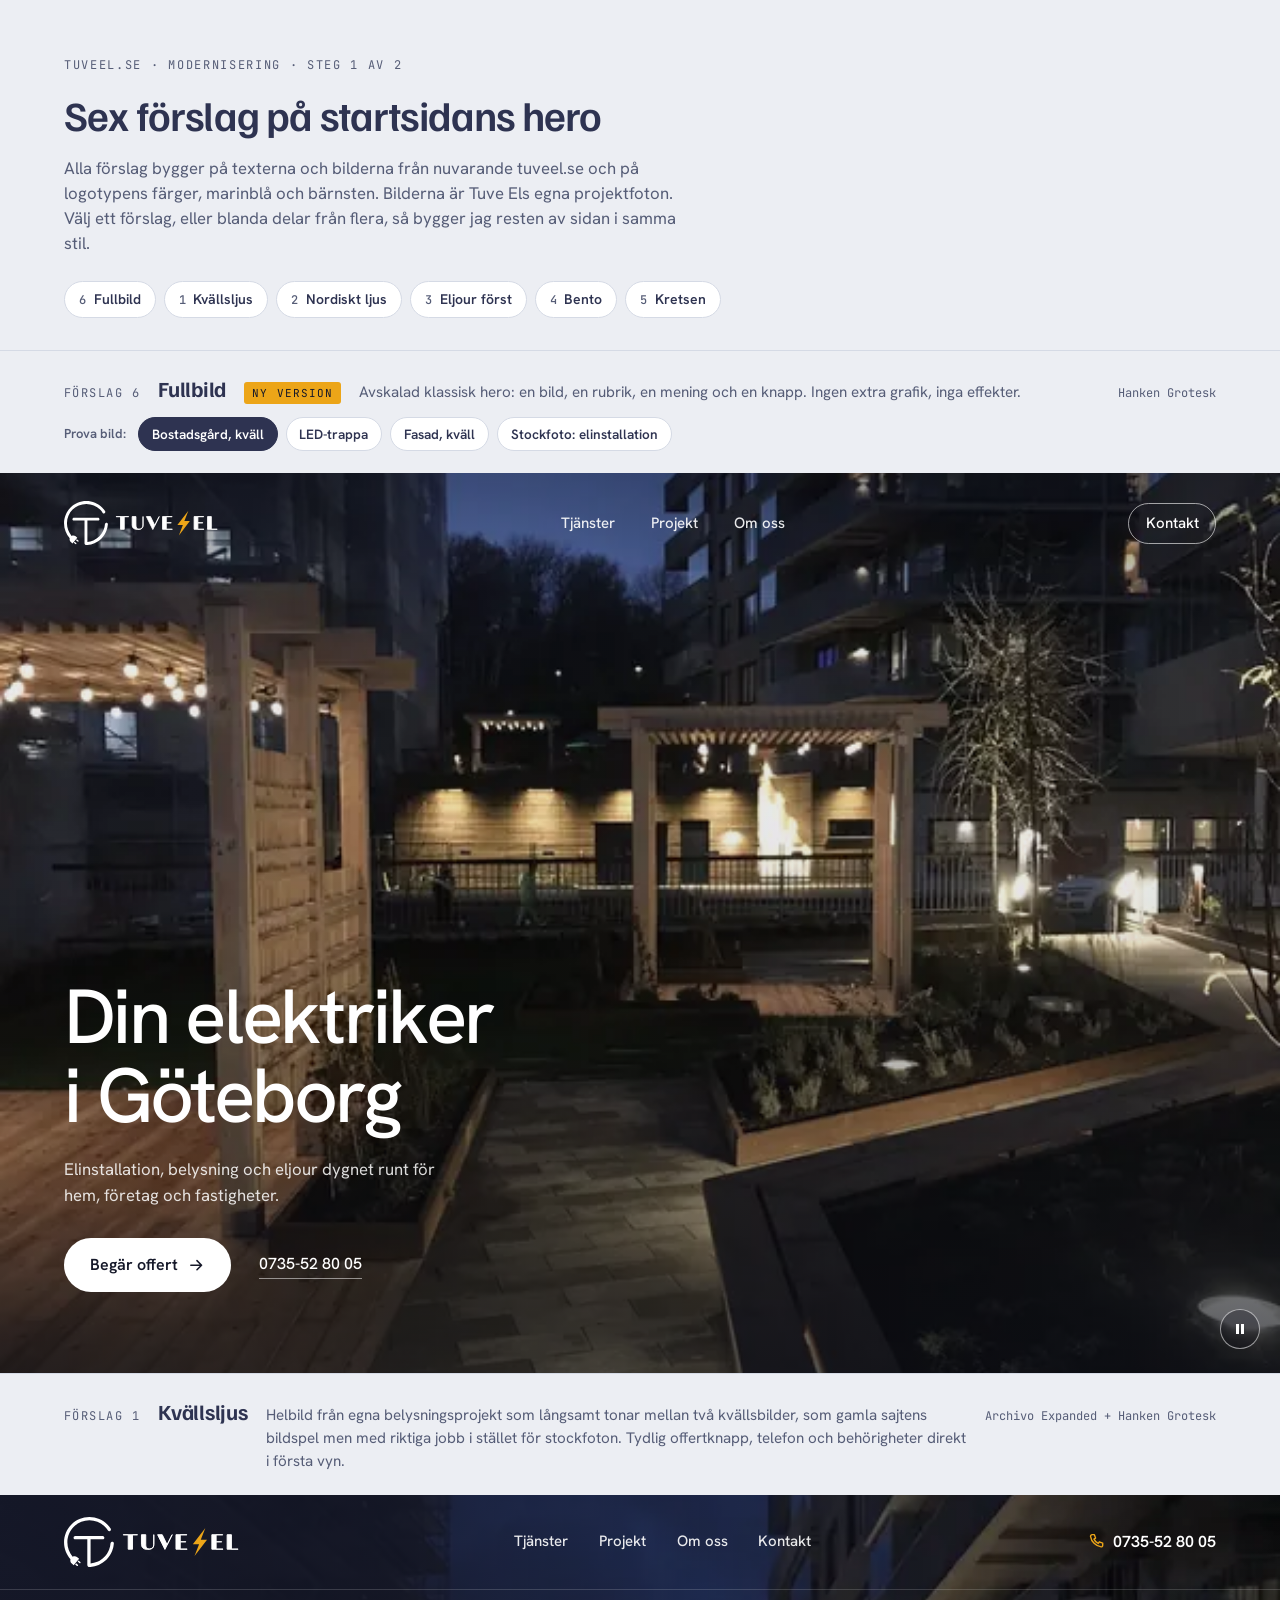
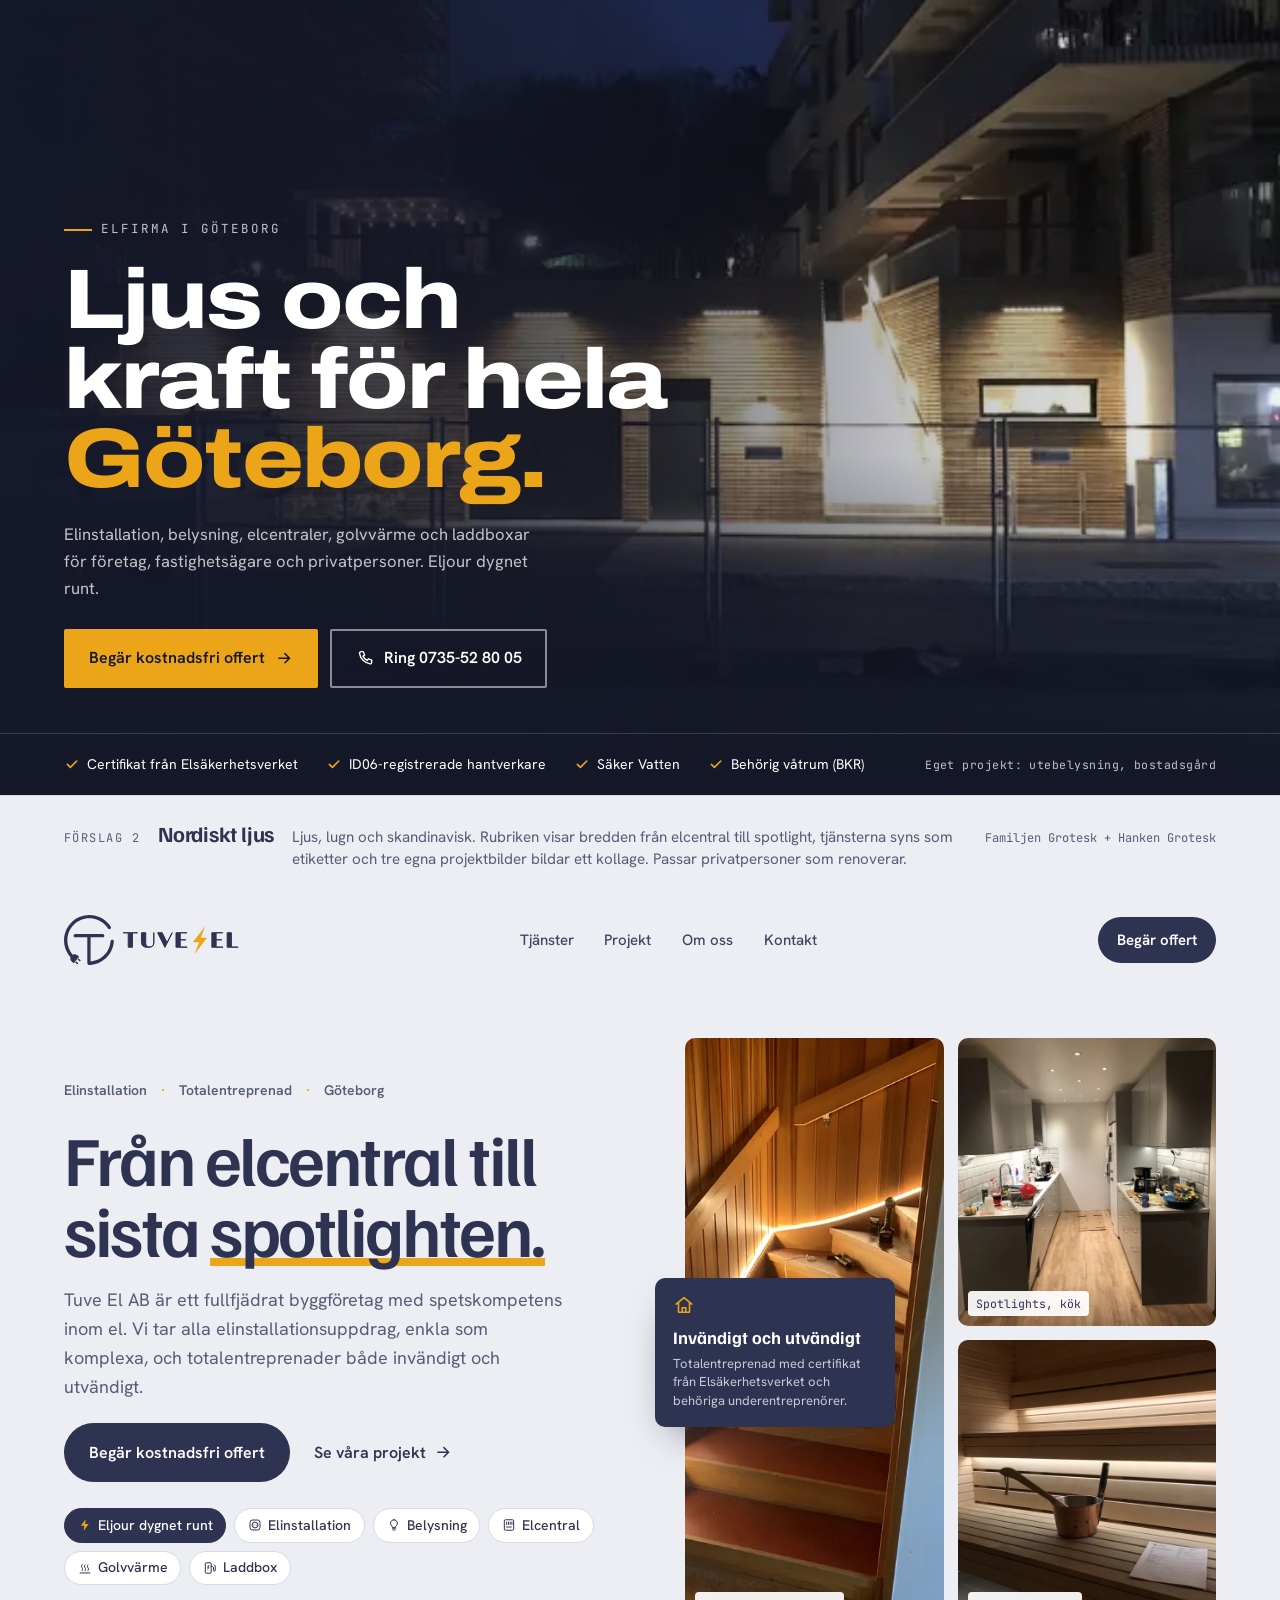
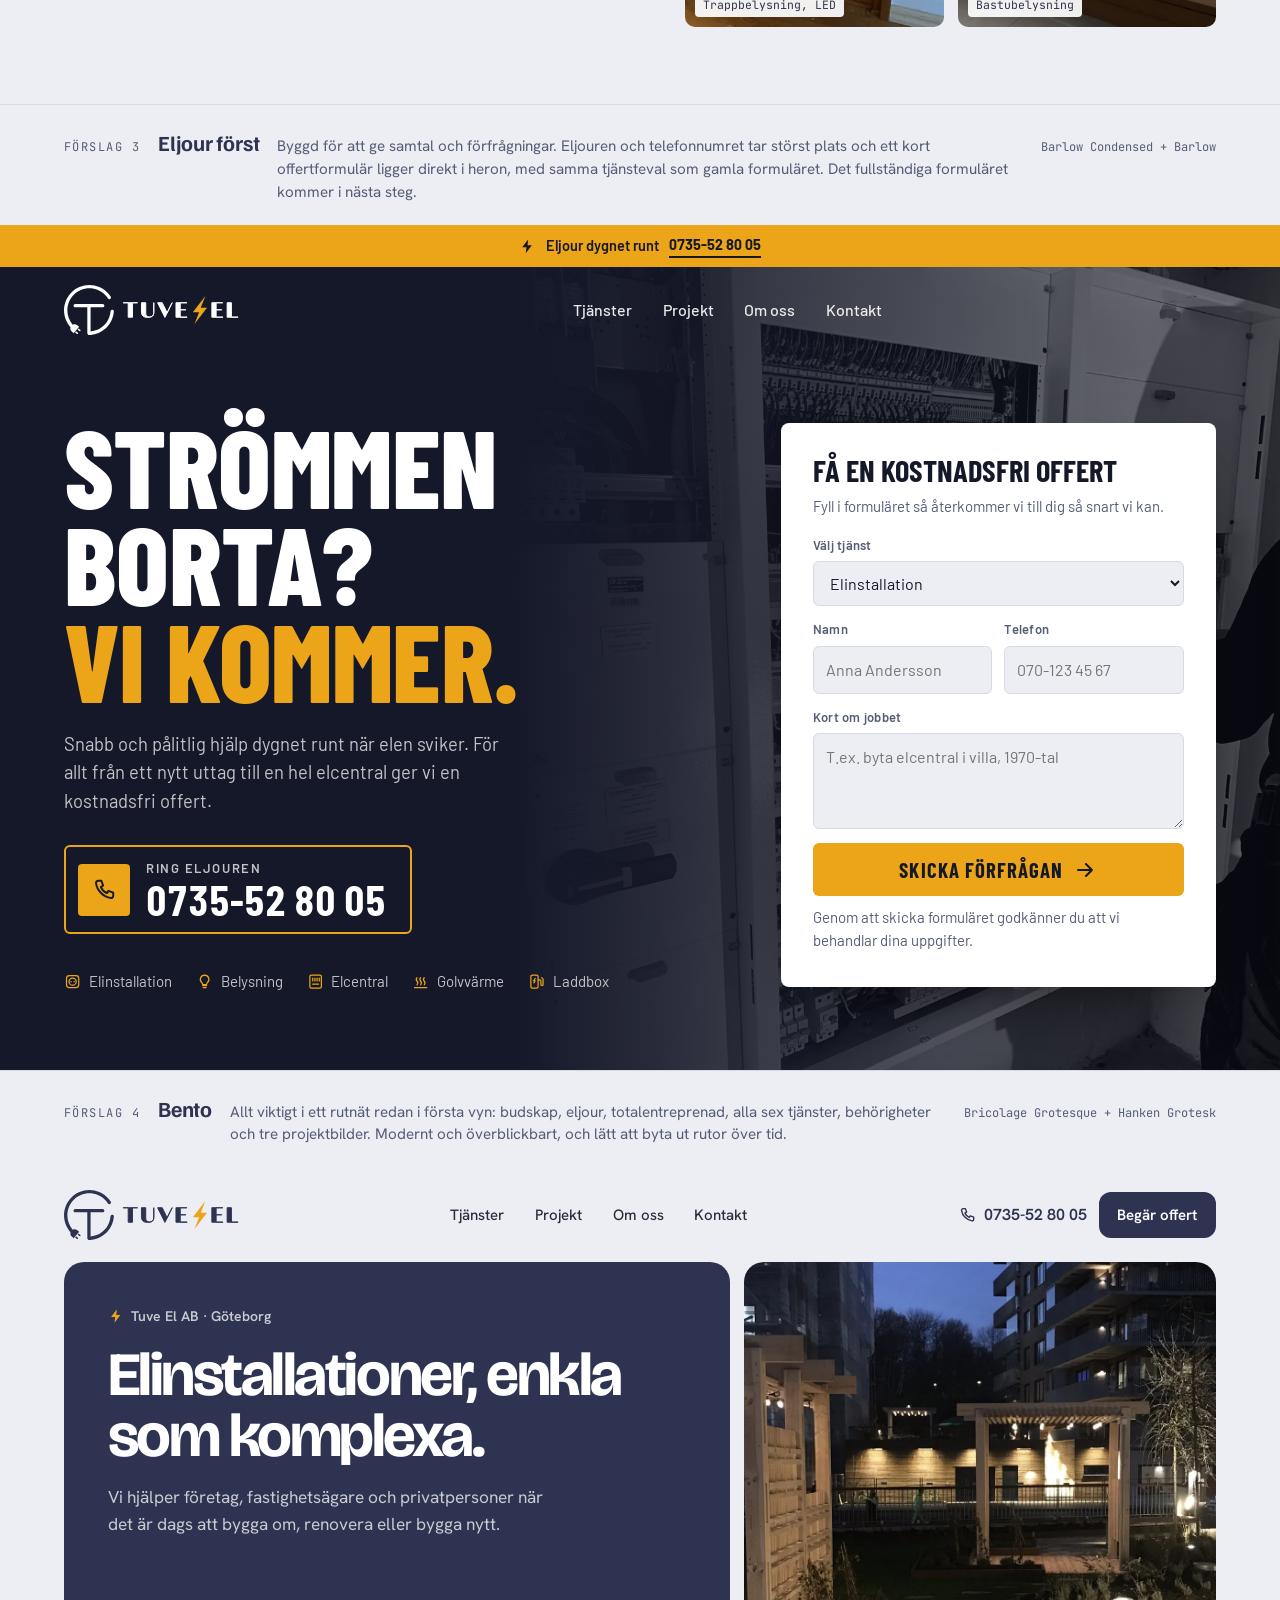
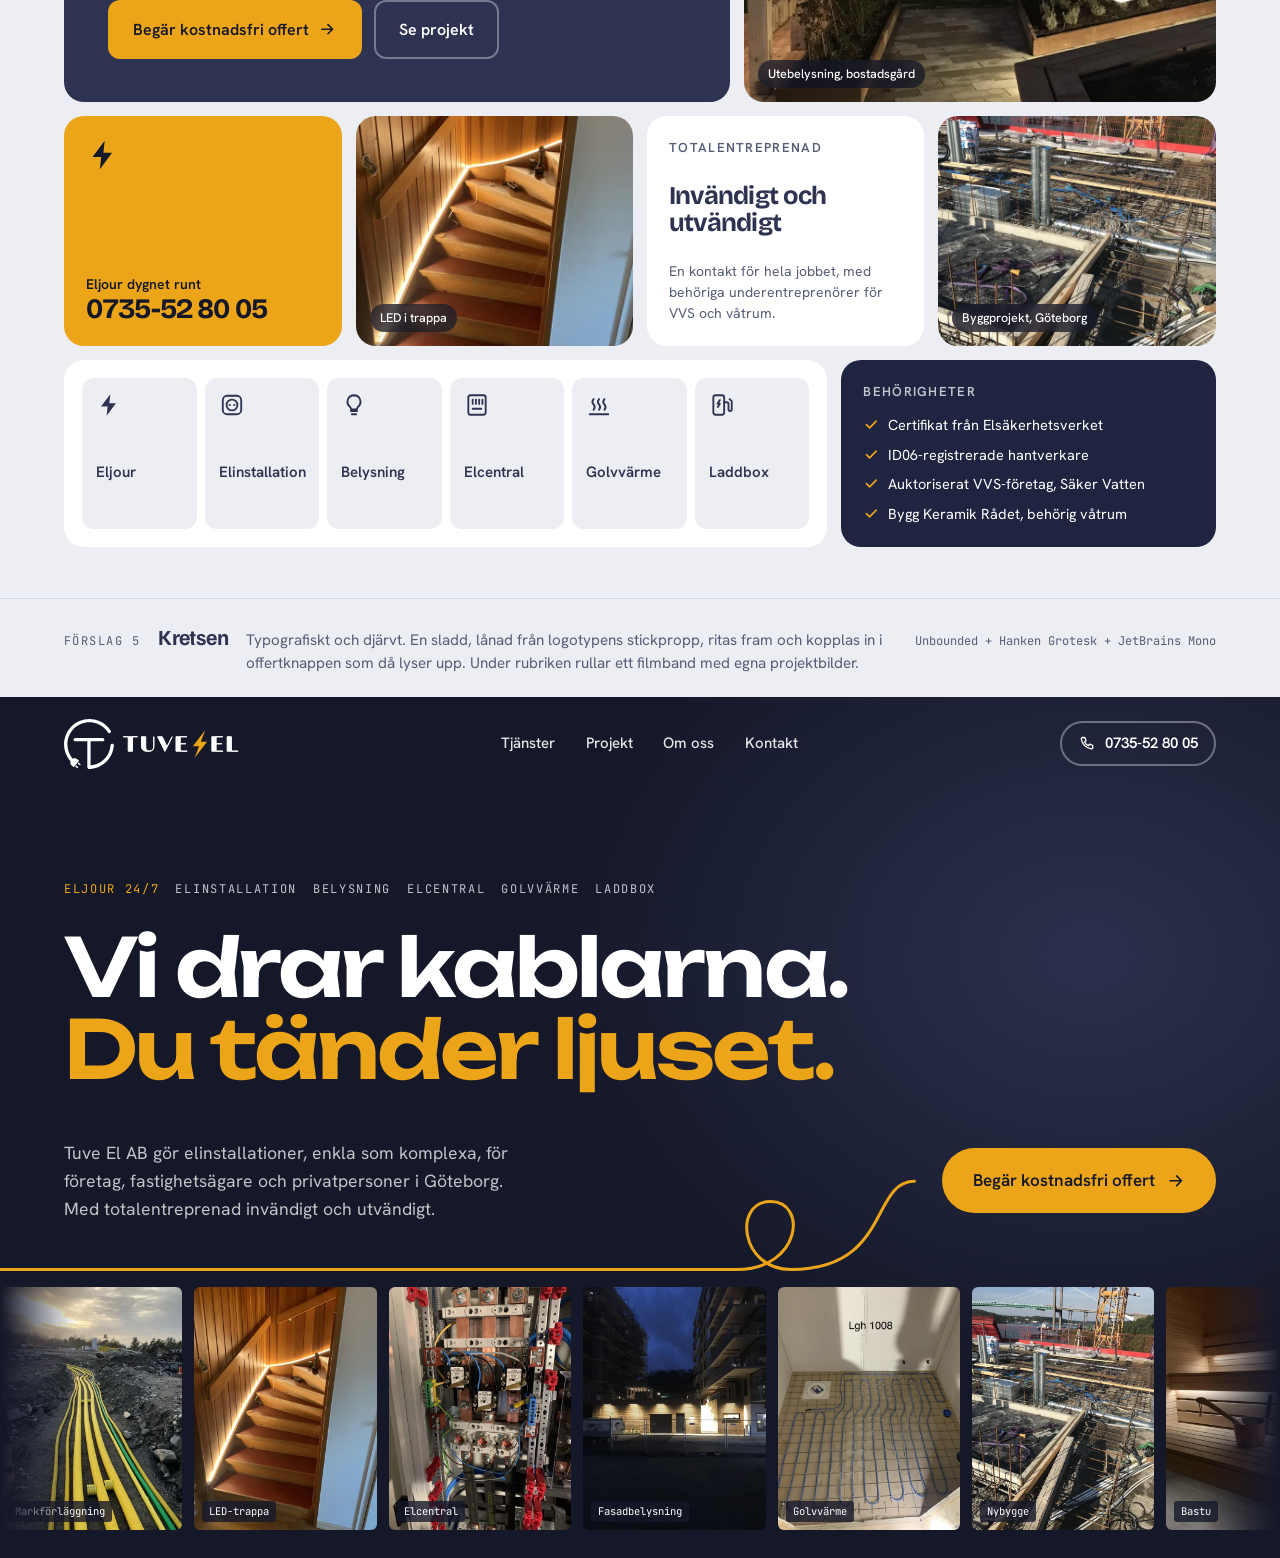
==== commit edf1ce22: "Förbered bakgrundsvideo i hero-förslag 6 Videon läses från assets/video/hero.mp4 (autoplay, ljudlös," ====
--- a/hero-forslag/index.html
+++ b/hero-forslag/index.html
@@ -292,7 +292,11 @@
 .lbl-pick button[aria-pressed="true"] { background: var(--navy); border-color: var(--navy); color: var(--white); }
 .h6 { position: relative; isolation: isolate; overflow: hidden; color: var(--white); background: var(--ink); min-height: max(600px, 100svh); display: grid; grid-template-rows: auto 1fr; font-family: var(--f-hanken); }
 .h6-bg { position: absolute; inset: 0; z-index: -1; }
-.h6-bg img { width: 100%; height: 100%; object-fit: cover; }
+.h6-bg img, .h6-video { width: 100%; height: 100%; object-fit: cover; }
+.h6-video { position: absolute; inset: 0; opacity: 0; transition: opacity .8s; }
+.h6-video.on { opacity: 1; }
+.h6-pause { position: absolute; z-index: 1; right: max(20px, env(safe-area-inset-right, 0px)); bottom: 24px; width: 40px; height: 40px; border-radius: 50%; border: 1px solid rgba(255, 255, 255, .55); background: rgba(10, 12, 20, .3); color: var(--white); display: grid; place-items: center; cursor: pointer; }
+.h6-pause svg { width: 14px; height: 14px; }
 .h6-bg::after { content: ""; position: absolute; inset: 0; background: linear-gradient(180deg, rgba(10, 12, 20, .45) 0%, rgba(10, 12, 20, .08) 22%, rgba(10, 12, 20, .1) 50%, rgba(10, 12, 20, .7) 100%); }
 .h6 .top { padding-block: 28px; }
 .h6 .top .logo img { height: 44px; }
@@ -376,7 +380,12 @@
       <source id="h6-src" media="(max-width: 700px)" srcset="../assets/img/projekt/bostadsgard-belysning-kvall-800.webp">
       <img id="h6-img" src="../assets/img/hero/bostadsgard-belysning-kvall-bred-1600.webp" alt="">
     </picture>
-  </div>
+    <!-- Lägg videofilen i assets/video/hero.mp4 (Pexels-licens, gratis). Saknas den visas bilden ovan. -->
+    <video class="h6-video" id="h6-video" autoplay muted loop playsinline preload="metadata">
+      <source src="../assets/video/hero.mp4" type="video/mp4">
+    </video>
+  </div>
+  <button class="h6-pause" id="h6-pause" type="button" aria-label="Pausa video" hidden><svg viewBox="0 0 14 14"><path id="h6-pause-ico" d="M3 2h3v10H3zM8 2h3v10H8z" fill="currentColor"/></svg></button>
 
   <div class="wrap top">
     <a class="logo" href="#forslag-6"><img src="../assets/brand/tuve-el-liggande-vit.svg" alt="Tuve El AB"></a>
@@ -685,6 +694,20 @@
       picks.forEach(function (b) { b.setAttribute('aria-pressed', String(b === btn)); });
     });
   });
+
+  // Förslag 6: bakgrundsvideo, bilden ligger kvar som reserv
+  var vid = document.getElementById('h6-video');
+  var pauseBtn = document.getElementById('h6-pause');
+  if (window.matchMedia('(prefers-reduced-motion: reduce)').matches) { vid.removeAttribute('autoplay'); vid.pause(); }
+  else {
+    vid.addEventListener('playing', function () { vid.classList.add('on'); pauseBtn.hidden = false; });
+    pauseBtn.addEventListener('click', function () {
+      var paused = vid.paused;
+      if (paused) { vid.play(); } else { vid.pause(); }
+      pauseBtn.setAttribute('aria-label', paused ? 'Pausa video' : 'Spela video');
+      document.getElementById('h6-pause-ico').setAttribute('d', paused ? 'M3 2h3v10H3zM8 2h3v10H8z' : 'M3 1.5l9 5.5-9 5.5z');
+    });
+  }
 
   // Förslag 3: formuläret är en förhandsvisning
   var form = document.getElementById('h3-form');
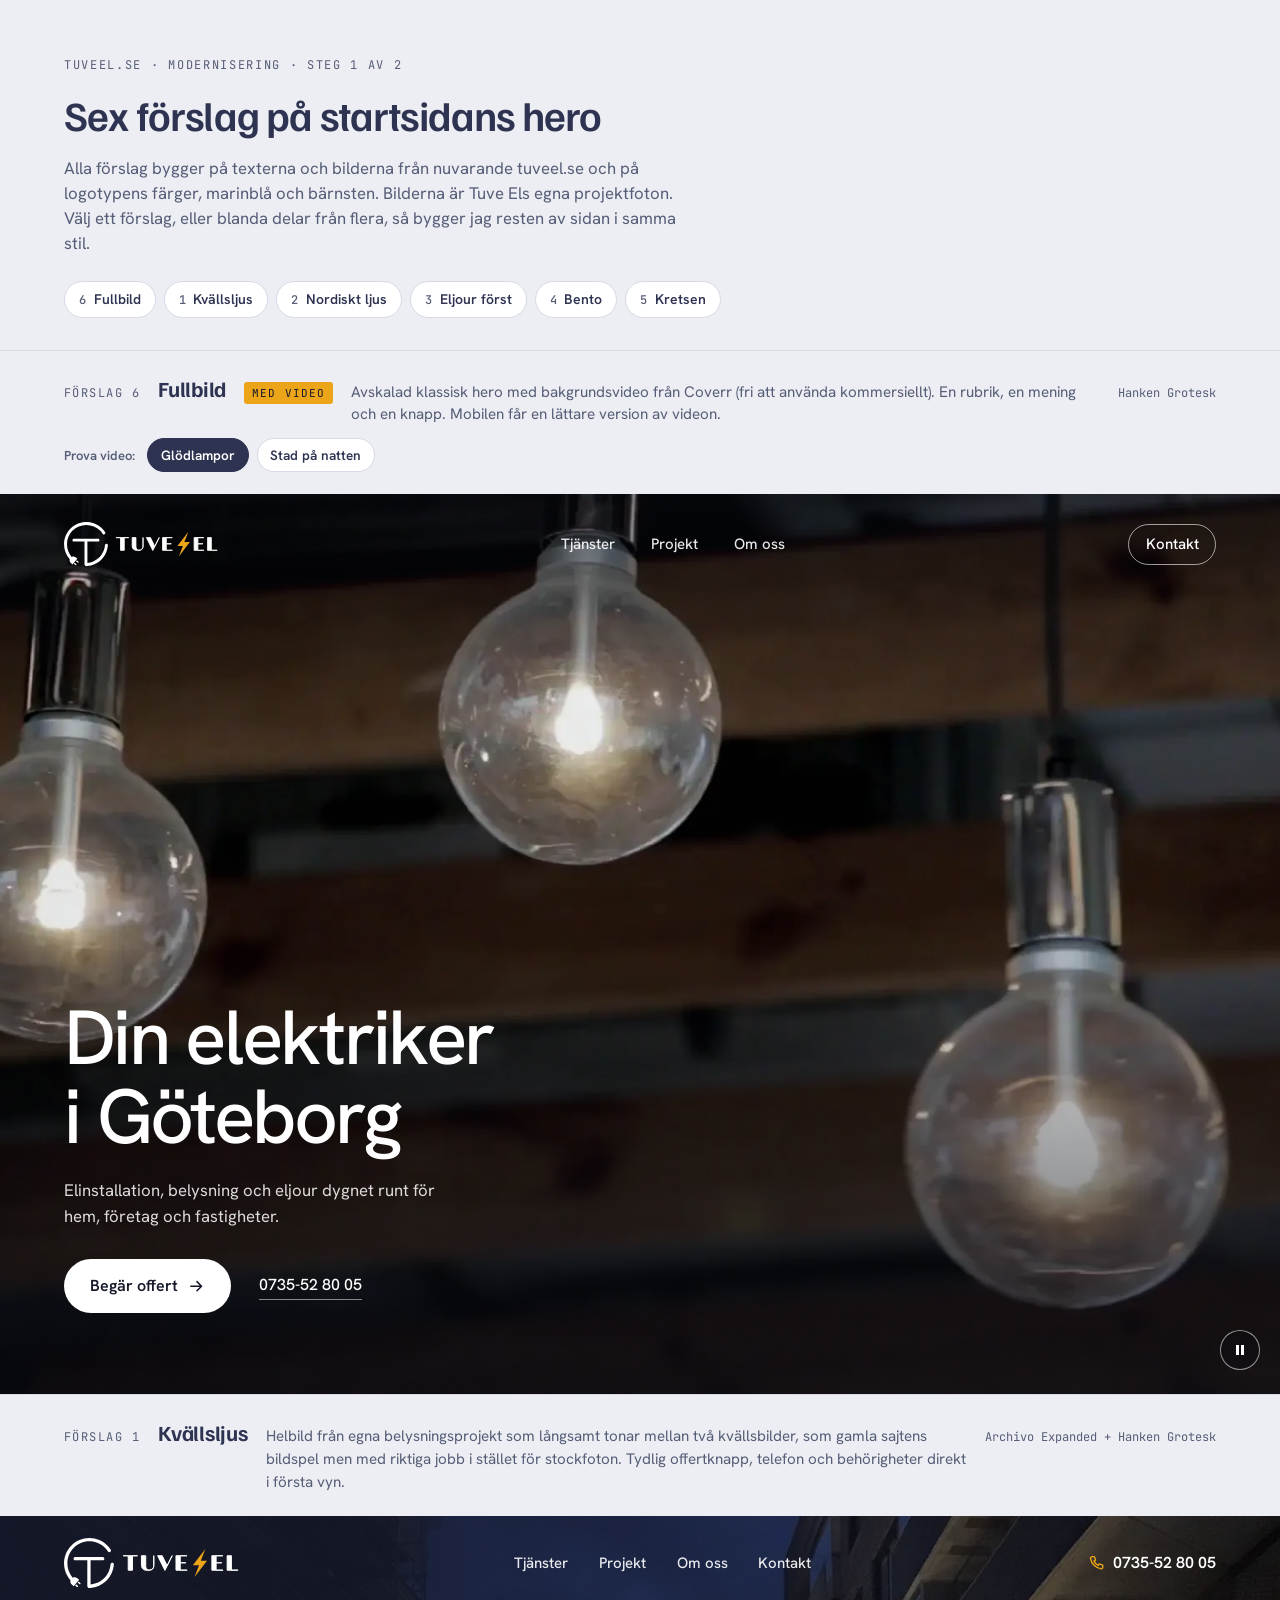
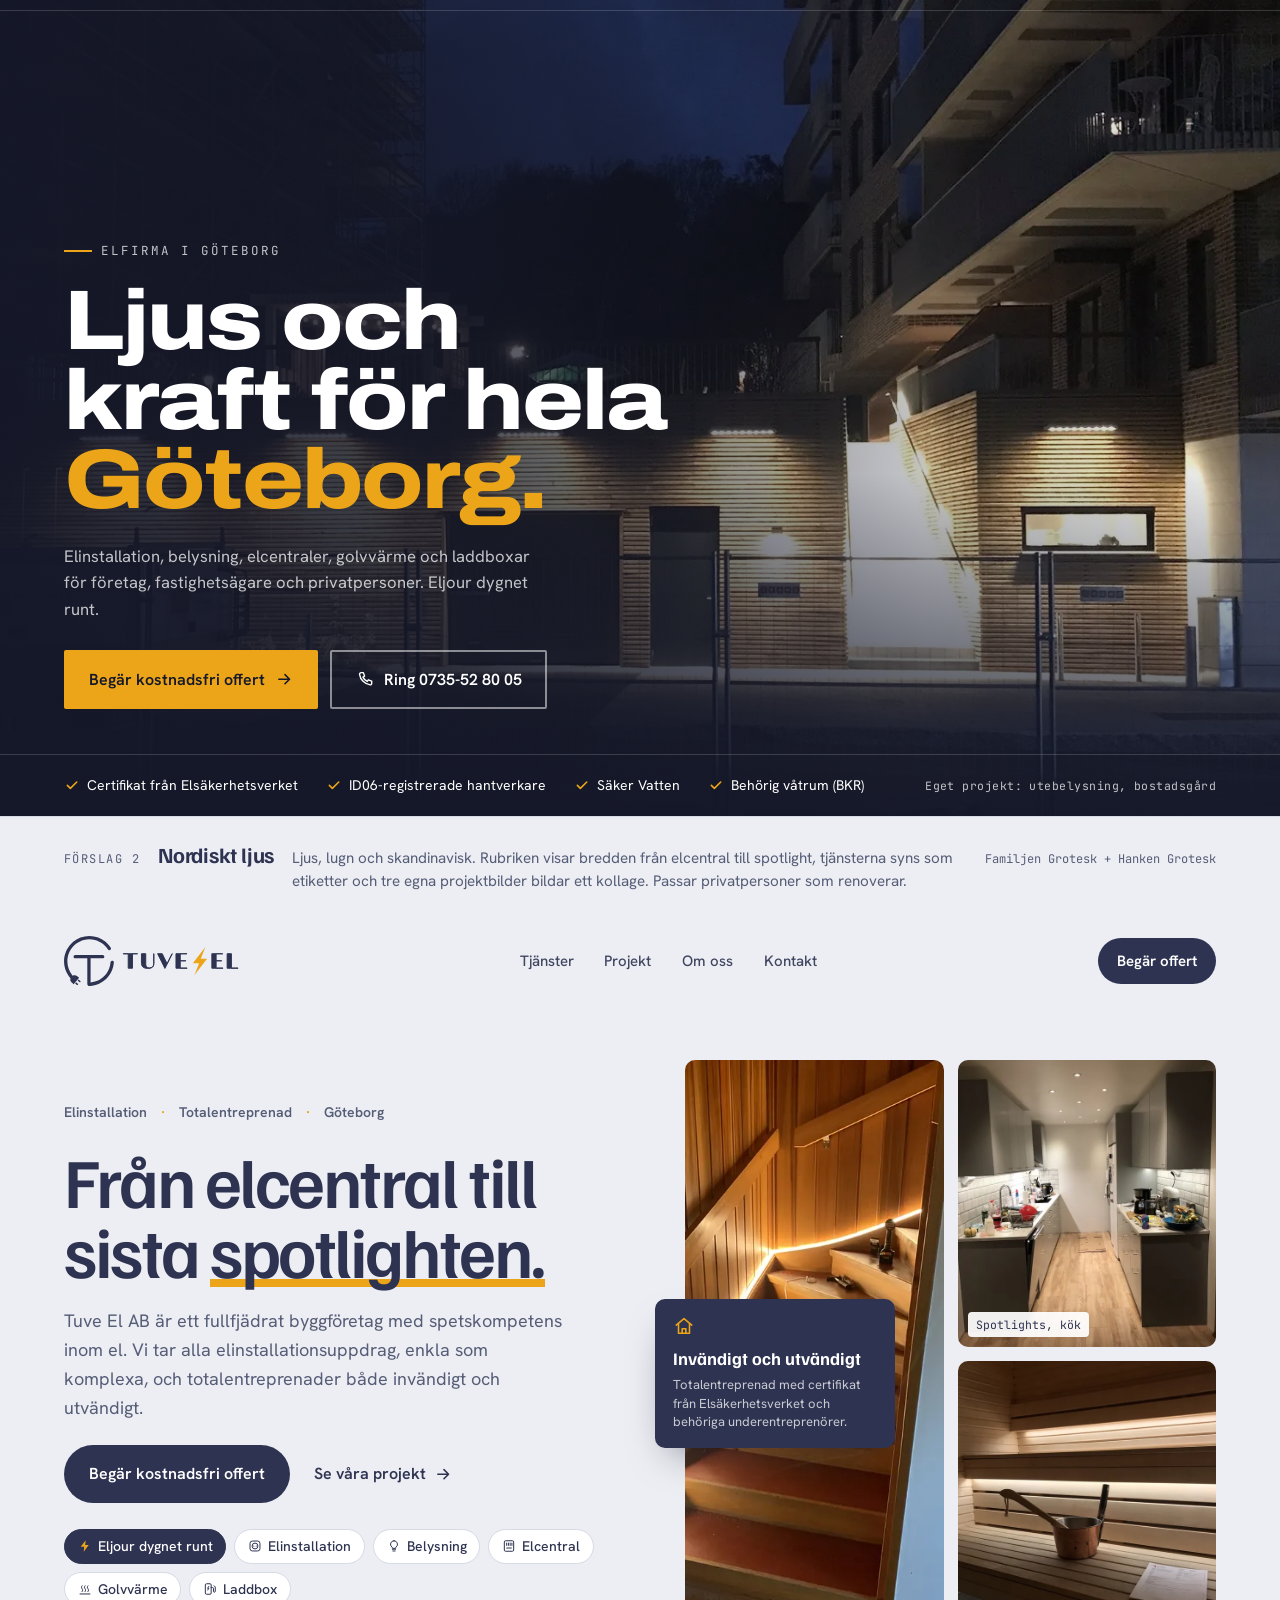
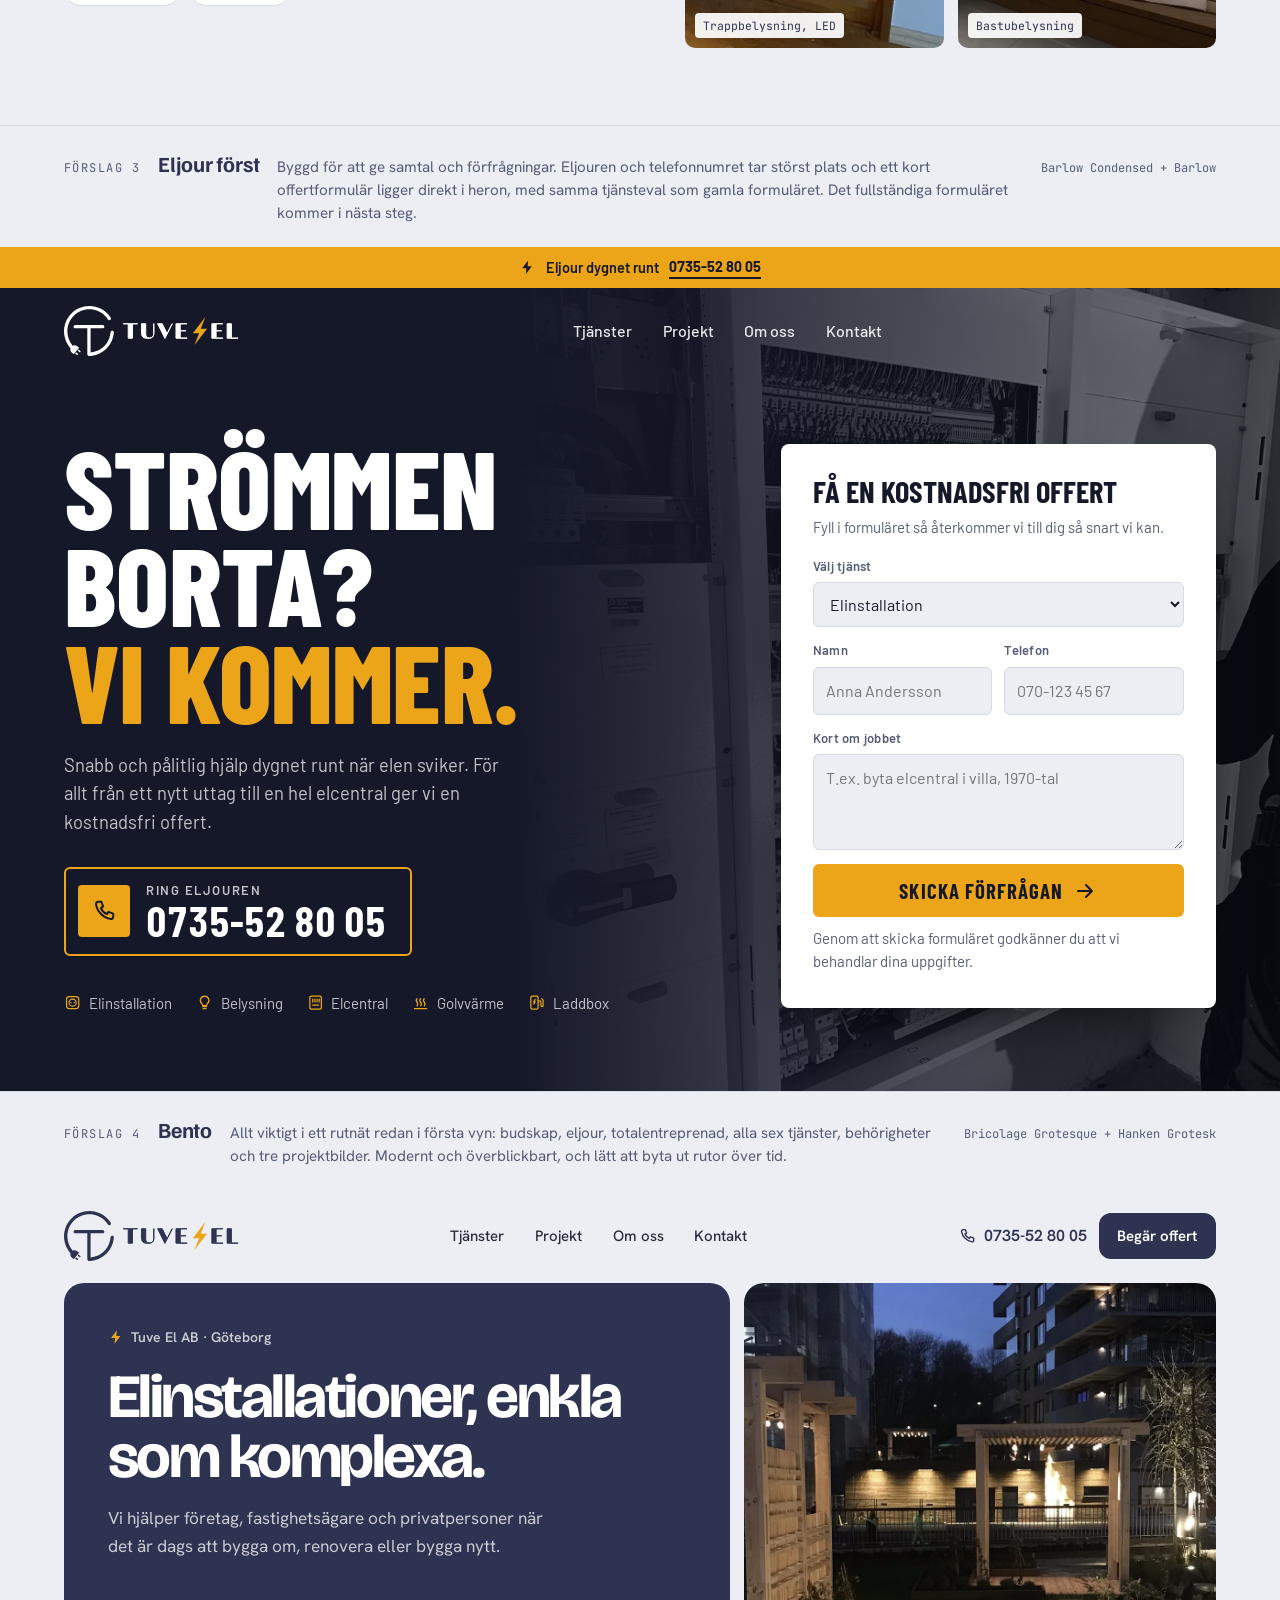
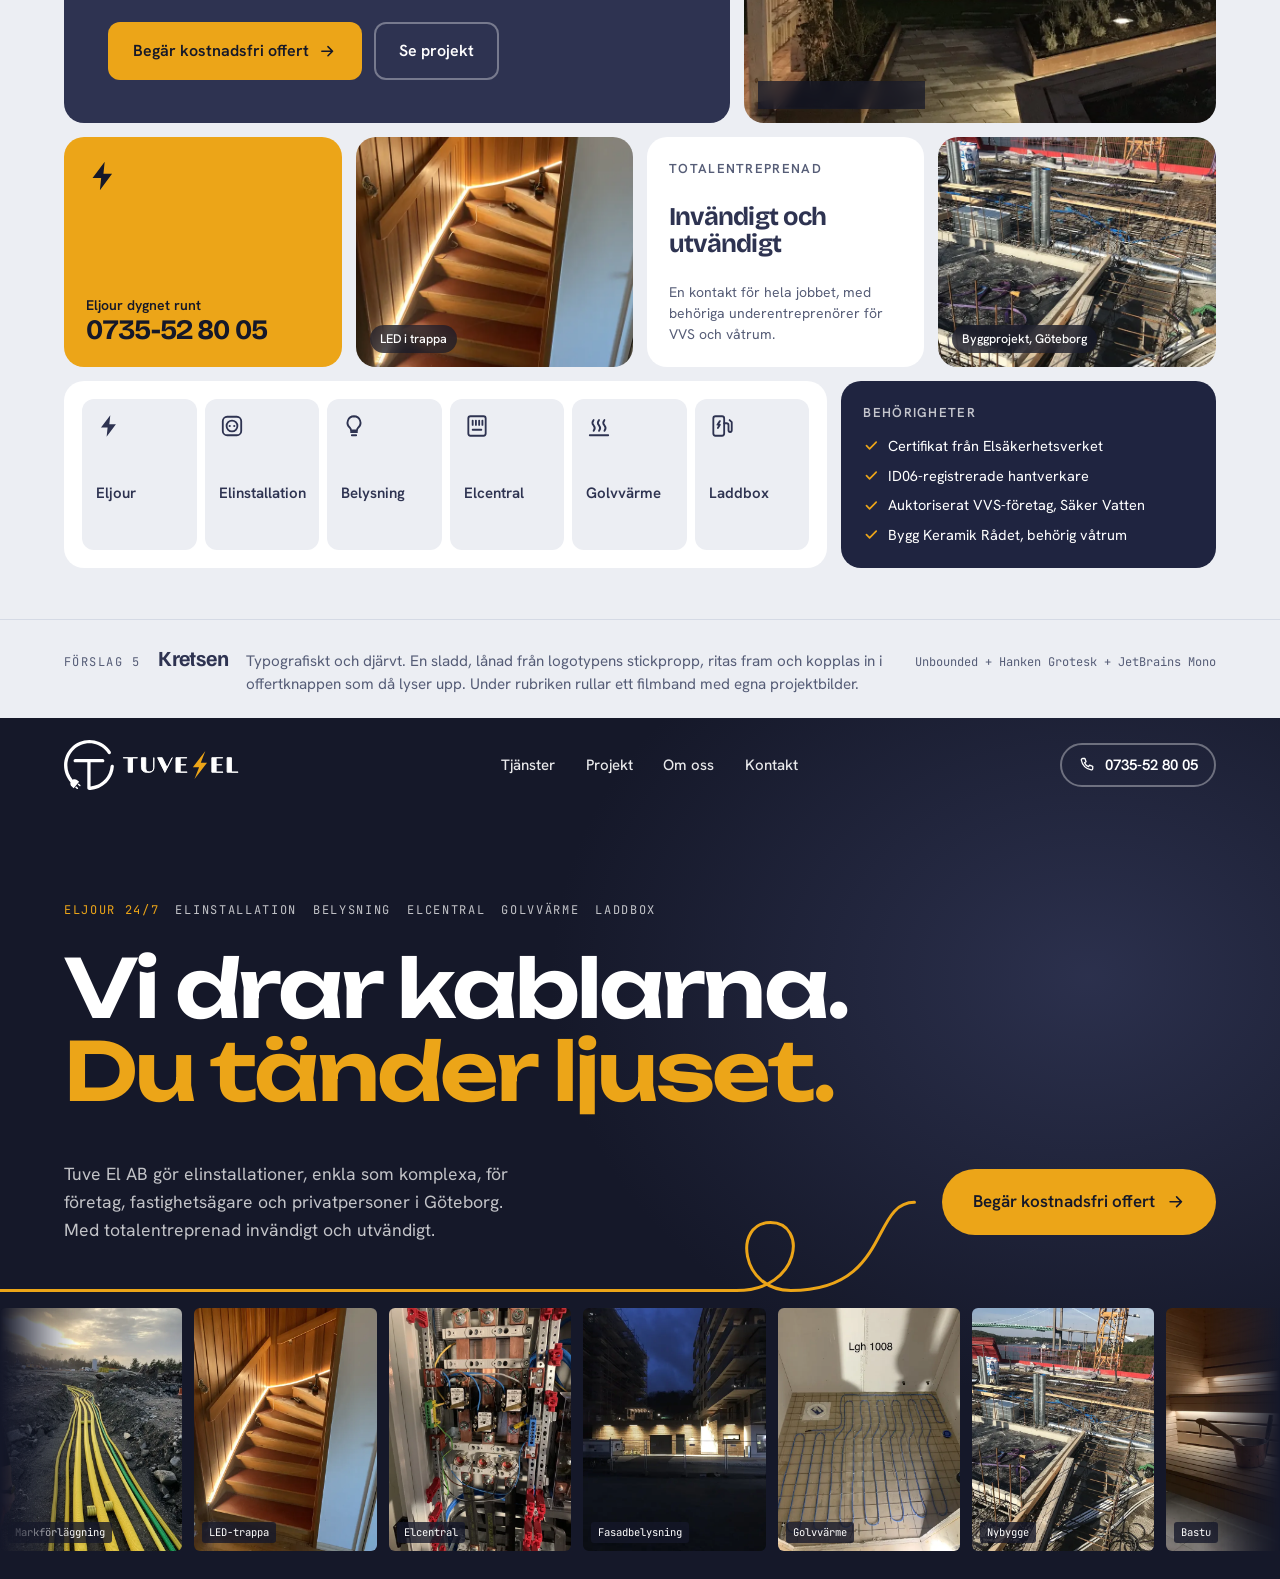
==== commit 72b1c1b1: "Lägg in bakgrundsvideo från Coverr i hero-förslag 6 Två klipp under Coverr-licensen (gratis kommersi" ====
--- a/hero-forslag/index.html
+++ b/hero-forslag/index.html
@@ -362,28 +362,21 @@
   <div class="wrap">
     <span class="lbl-no">Förslag 6</span>
     <h2>Fullbild</h2>
-    <span class="lbl-new">Ny version</span>
-    <p>Avskalad klassisk hero: en bild, en rubrik, en mening och en knapp. Ingen extra grafik, inga effekter.</p>
+    <span class="lbl-new">Med video</span>
+    <p>Avskalad klassisk hero med bakgrundsvideo från Coverr (fri att använda kommersiellt). En rubrik, en mening och en knapp. Mobilen får en lättare version av videon.</p>
     <span class="lbl-type">Hanken Grotesk</span>
-    <div class="lbl-pick" role="group" aria-label="Byt bild i förslag 6">
-      <span>Prova bild:</span>
-      <button type="button" aria-pressed="true" data-wide="../assets/img/hero/bostadsgard-belysning-kvall-bred-1600.webp" data-tall="../assets/img/projekt/bostadsgard-belysning-kvall-800.webp">Bostadsgård, kväll</button>
-      <button type="button" aria-pressed="false" data-wide="../assets/img/hero/trappa-led-belysning-bred-1600.webp" data-tall="../assets/img/projekt/trappa-led-belysning-800.webp">LED-trappa</button>
-      <button type="button" aria-pressed="false" data-wide="../assets/img/hero/fasadbelysning-kvall-bred-1600.webp" data-tall="../assets/img/projekt/fasadbelysning-kvall-800.webp">Fasad, kväll</button>
-      <button type="button" aria-pressed="false" data-wide="../assets/img/hero/stock-elinstallation-2400.webp" data-tall="../assets/img/tjanster/elinstallation-800.webp">Stockfoto: elinstallation</button>
+    <div class="lbl-pick" role="group" aria-label="Byt video i förslag 6">
+      <span>Prova video:</span>
+      <button type="button" aria-pressed="true" data-video="glodlampor">Glödlampor</button>
+      <button type="button" aria-pressed="false" data-video="stad-natt">Stad på natten</button>
     </div>
   </div>
 </div>
 <section class="h6" aria-label="Förslag 6: Fullbild">
   <div class="h6-bg" aria-hidden="true">
-    <picture>
-      <source id="h6-src" media="(max-width: 700px)" srcset="../assets/img/projekt/bostadsgard-belysning-kvall-800.webp">
-      <img id="h6-img" src="../assets/img/hero/bostadsgard-belysning-kvall-bred-1600.webp" alt="">
-    </picture>
-    <!-- Lägg videofilen i assets/video/hero.mp4 (Pexels-licens, gratis). Saknas den visas bilden ovan. -->
-    <video class="h6-video" id="h6-video" autoplay muted loop playsinline preload="metadata">
-      <source src="../assets/video/hero.mp4" type="video/mp4">
-    </video>
+    <img id="h6-img" src="../assets/video/glodlampor-poster.webp" alt="">
+    <!-- Videor från Coverr, se assets/video/KALLOR.md. Stillbilden ovan visas tills videon spelar. -->
+    <video class="h6-video" id="h6-video" muted loop playsinline preload="auto"></video>
   </div>
   <button class="h6-pause" id="h6-pause" type="button" aria-label="Pausa video" hidden><svg viewBox="0 0 14 14"><path id="h6-pause-ico" d="M3 2h3v10H3zM8 2h3v10H8z" fill="currentColor"/></svg></button>
 
@@ -685,21 +678,30 @@
 
 <script>
 (function () {
-  // Förslag 6: byt bakgrundsbild
+  // Förslag 6: bakgrundsvideo, stillbilden ligger kvar som reserv
+  var vid = document.getElementById('h6-video');
+  var poster = document.getElementById('h6-img');
+  var pauseBtn = document.getElementById('h6-pause');
+  var still = window.matchMedia('(prefers-reduced-motion: reduce)').matches;
+  function loadVideo(name) {
+    poster.src = '../assets/video/' + name + '-poster.webp';
+    if (still) { return; }
+    vid.classList.remove('on');
+    pauseBtn.setAttribute('aria-label', 'Pausa video');
+    document.getElementById('h6-pause-ico').setAttribute('d', 'M3 2h3v10H3zM8 2h3v10H8z');
+    vid.src = '../assets/video/' + name + (window.innerWidth <= 700 ? '-mobil.mp4' : '-1080.mp4');
+    var p = vid.play();
+    if (p && p.catch) { p.catch(function () {}); }
+  }
   var picks = document.querySelectorAll('.lbl-pick button');
   picks.forEach(function (btn) {
     btn.addEventListener('click', function () {
-      document.getElementById('h6-src').srcset = btn.dataset.tall;
-      document.getElementById('h6-img').src = btn.dataset.wide;
+      loadVideo(btn.dataset.video);
       picks.forEach(function (b) { b.setAttribute('aria-pressed', String(b === btn)); });
     });
   });
-
-  // Förslag 6: bakgrundsvideo, bilden ligger kvar som reserv
-  var vid = document.getElementById('h6-video');
-  var pauseBtn = document.getElementById('h6-pause');
-  if (window.matchMedia('(prefers-reduced-motion: reduce)').matches) { vid.removeAttribute('autoplay'); vid.pause(); }
-  else {
+  loadVideo('glodlampor');
+  if (!still) {
     vid.addEventListener('playing', function () { vid.classList.add('on'); pauseBtn.hidden = false; });
     pauseBtn.addEventListener('click', function () {
       var paused = vid.paused;
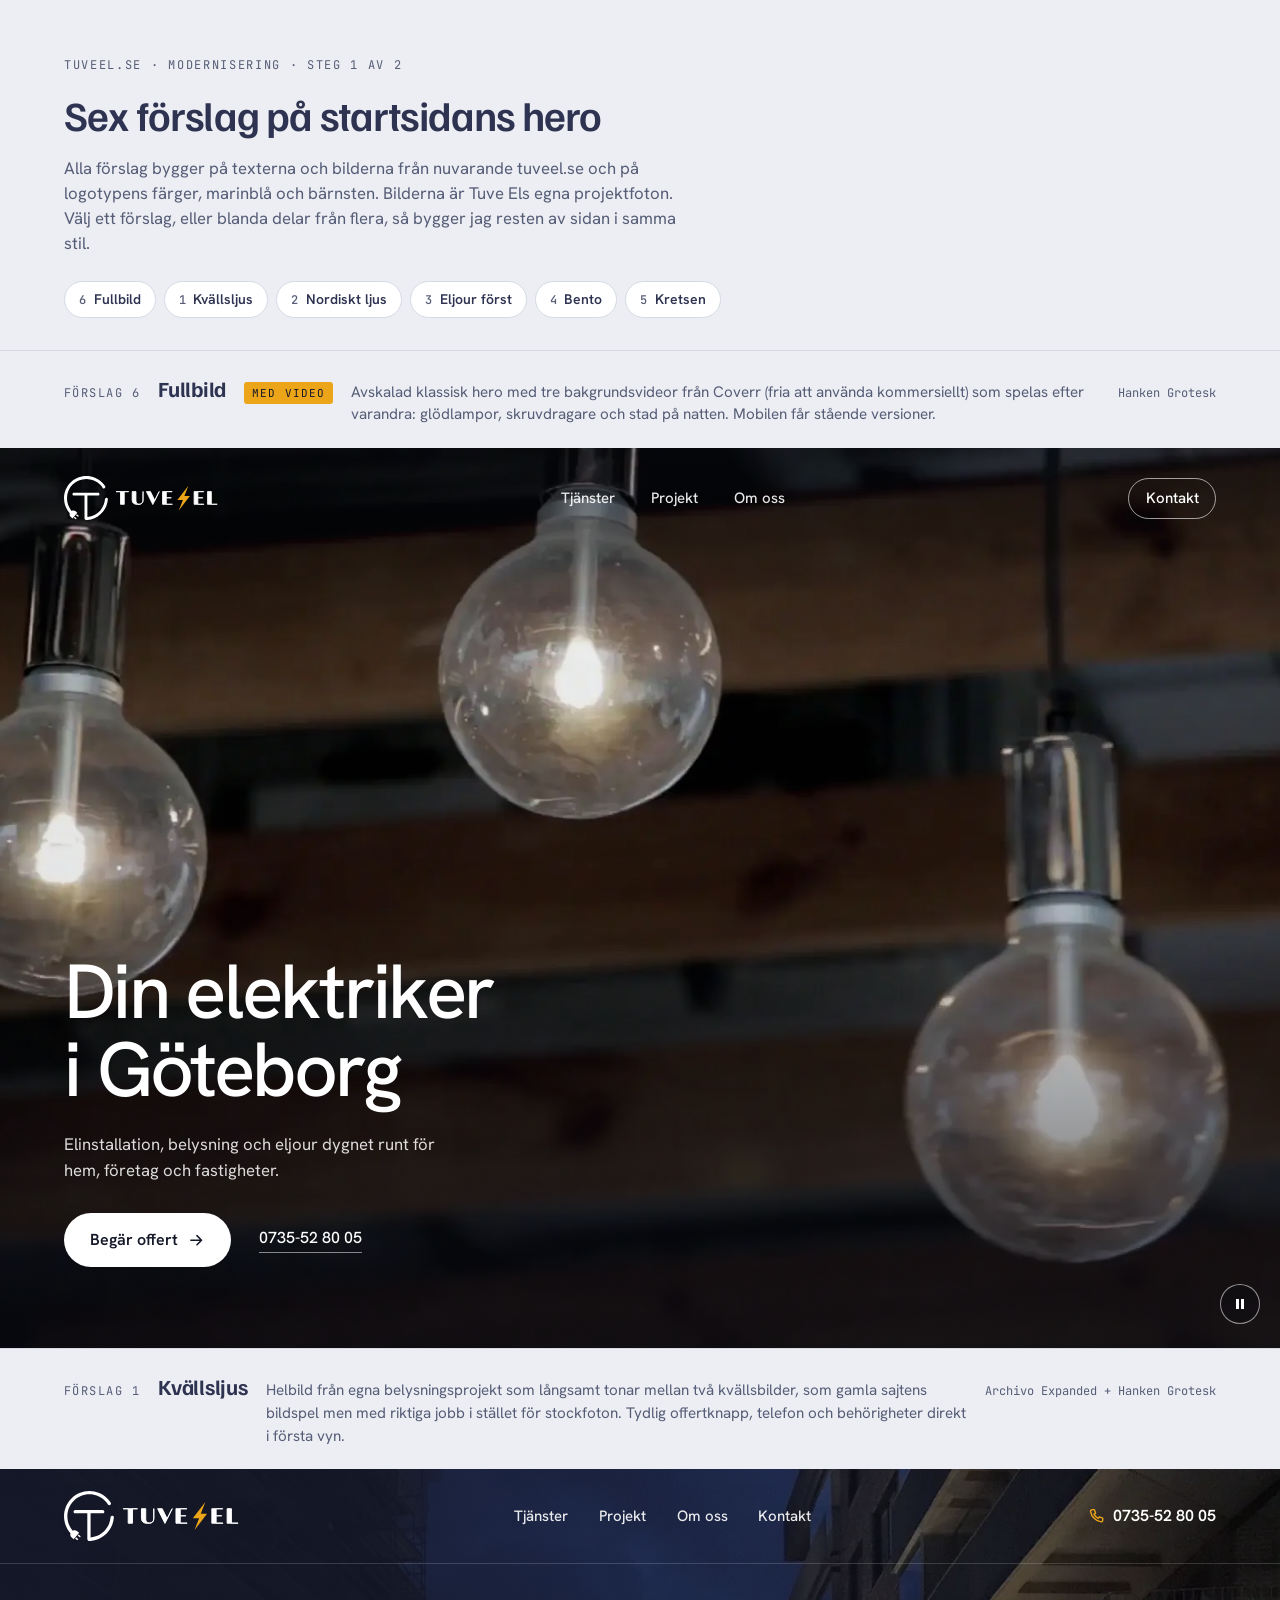
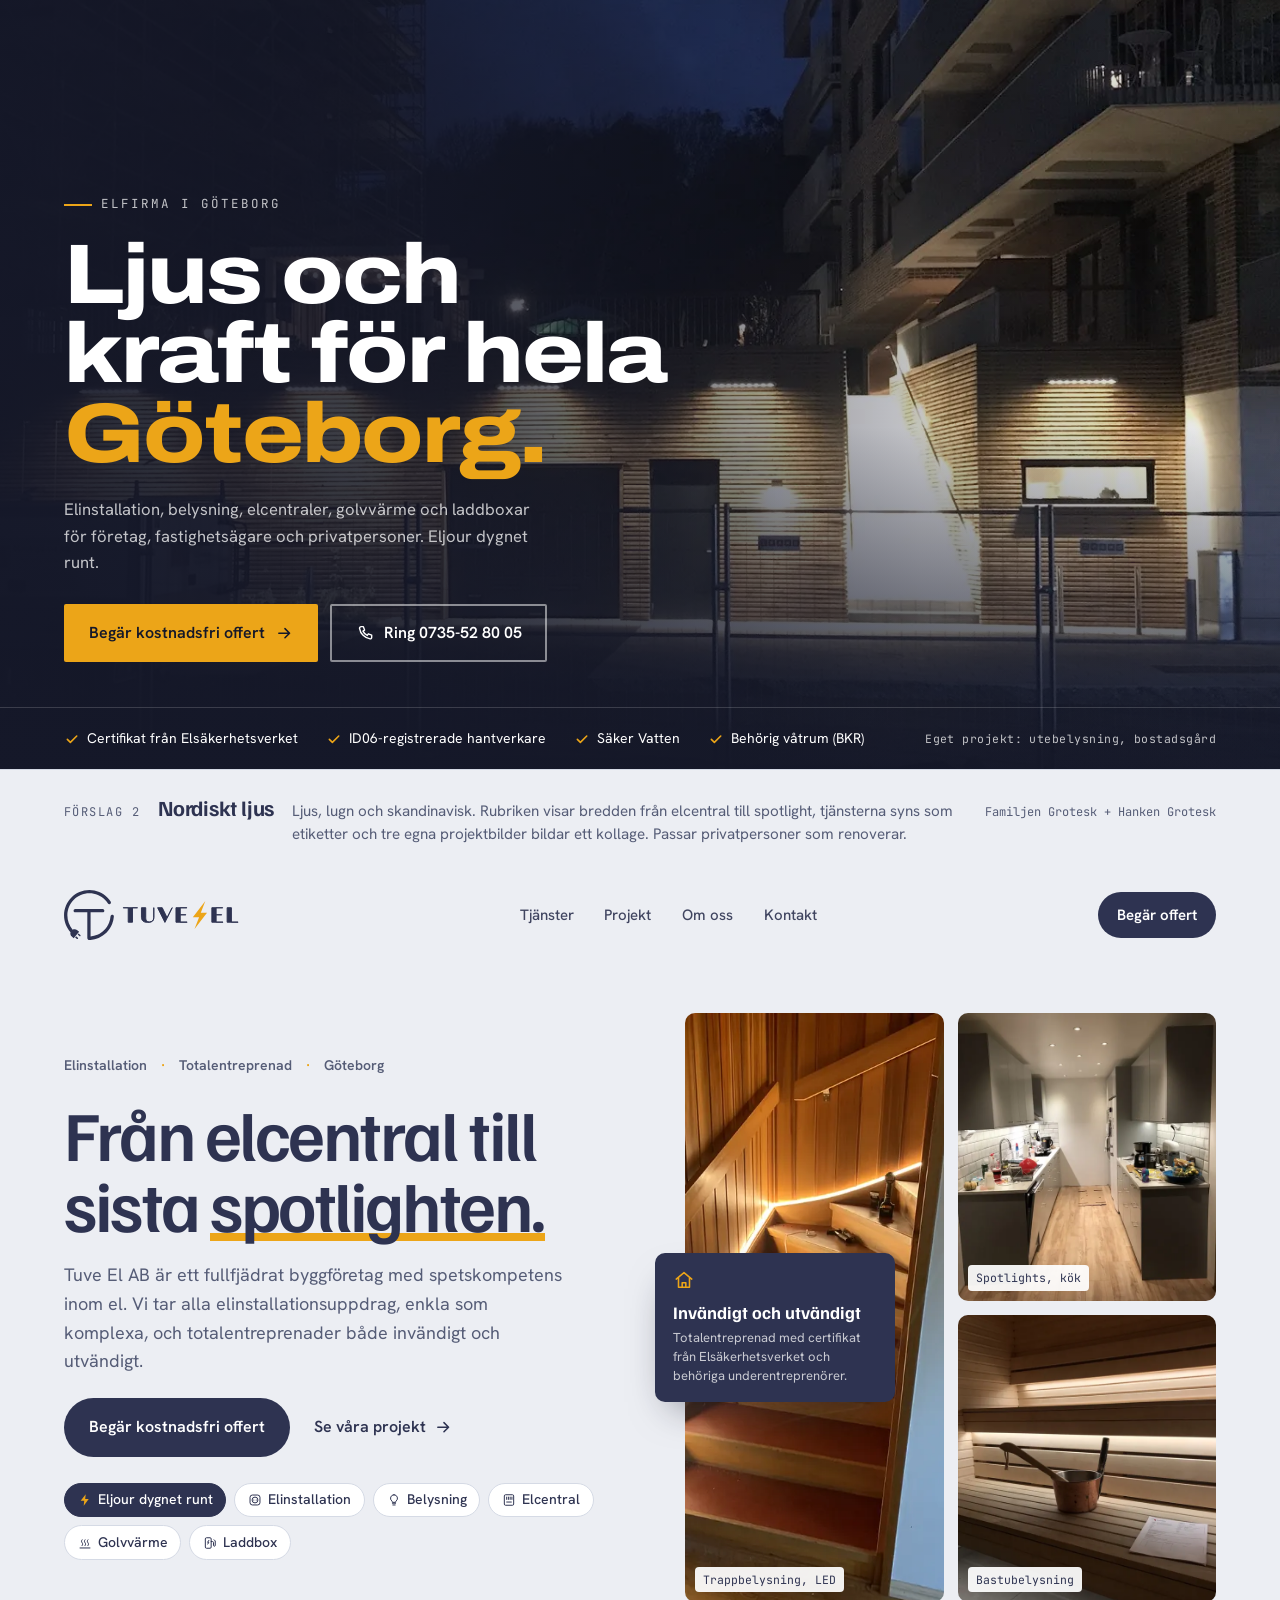
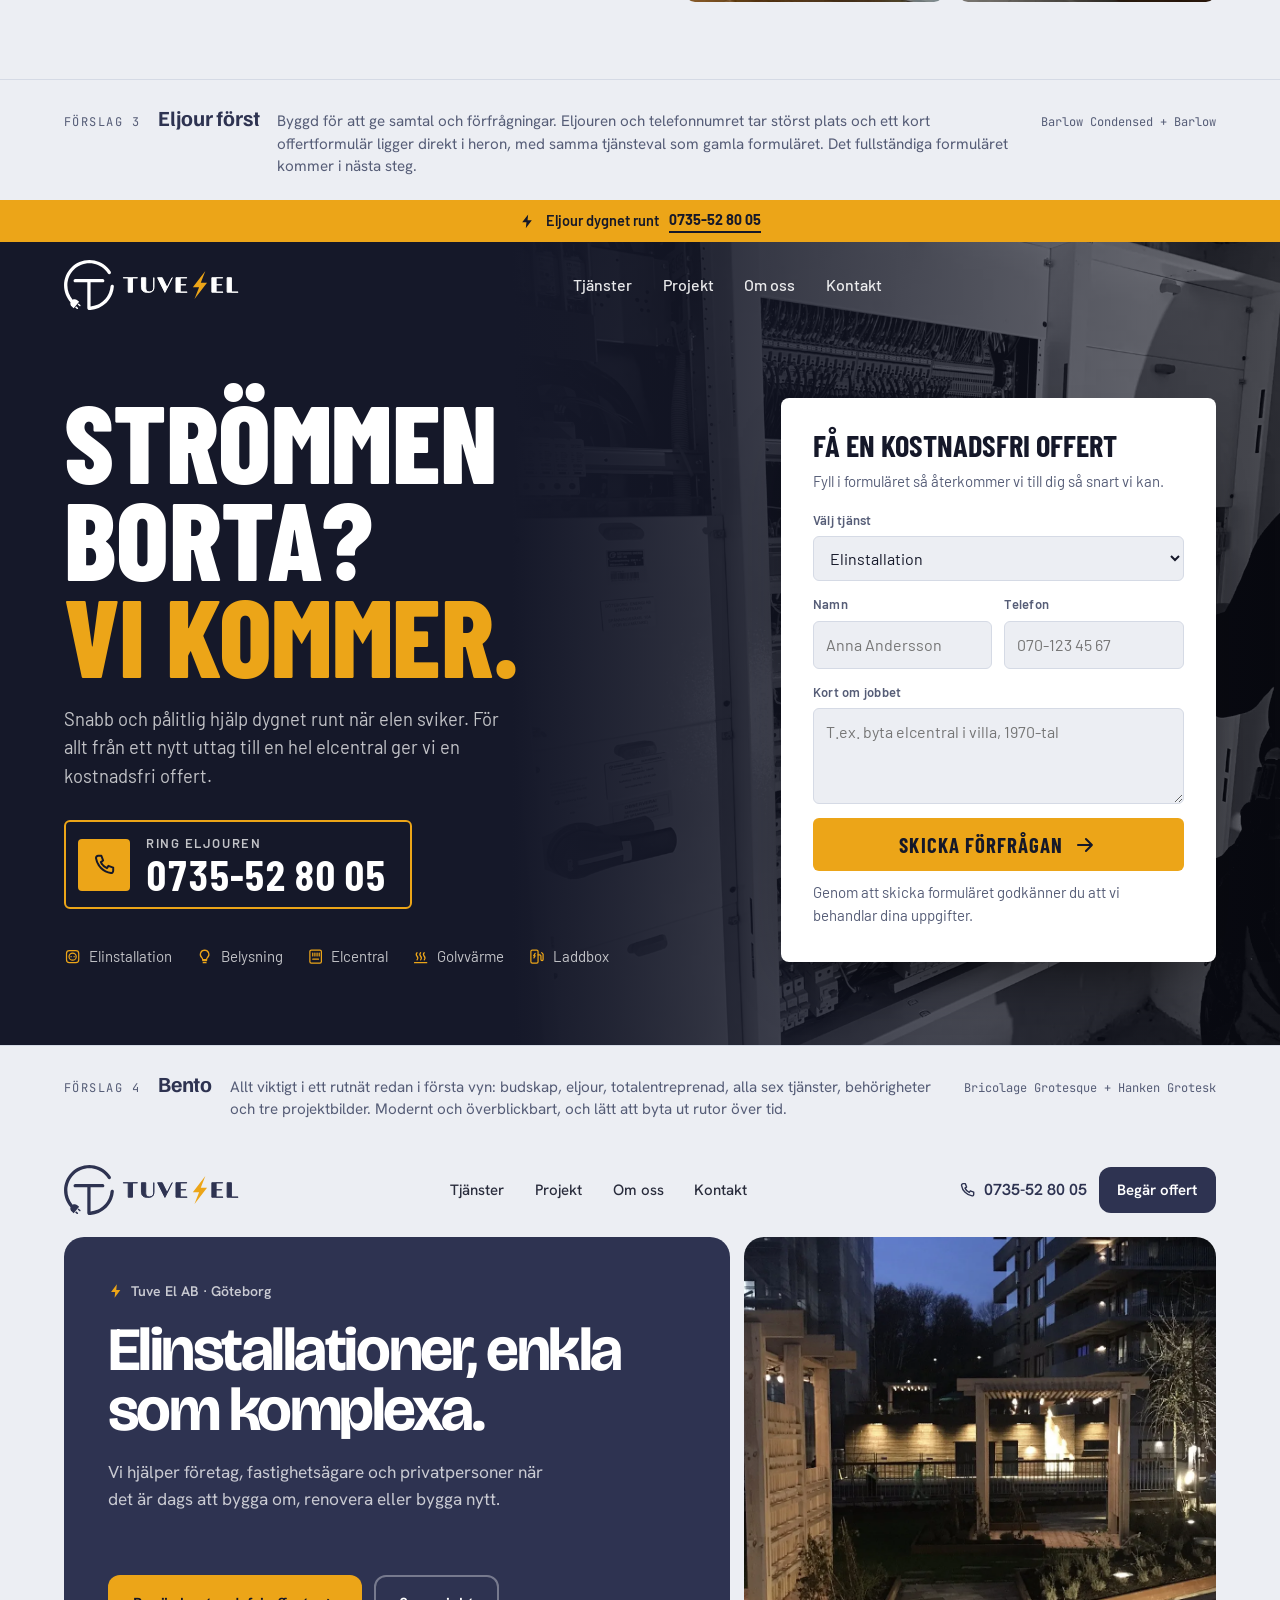
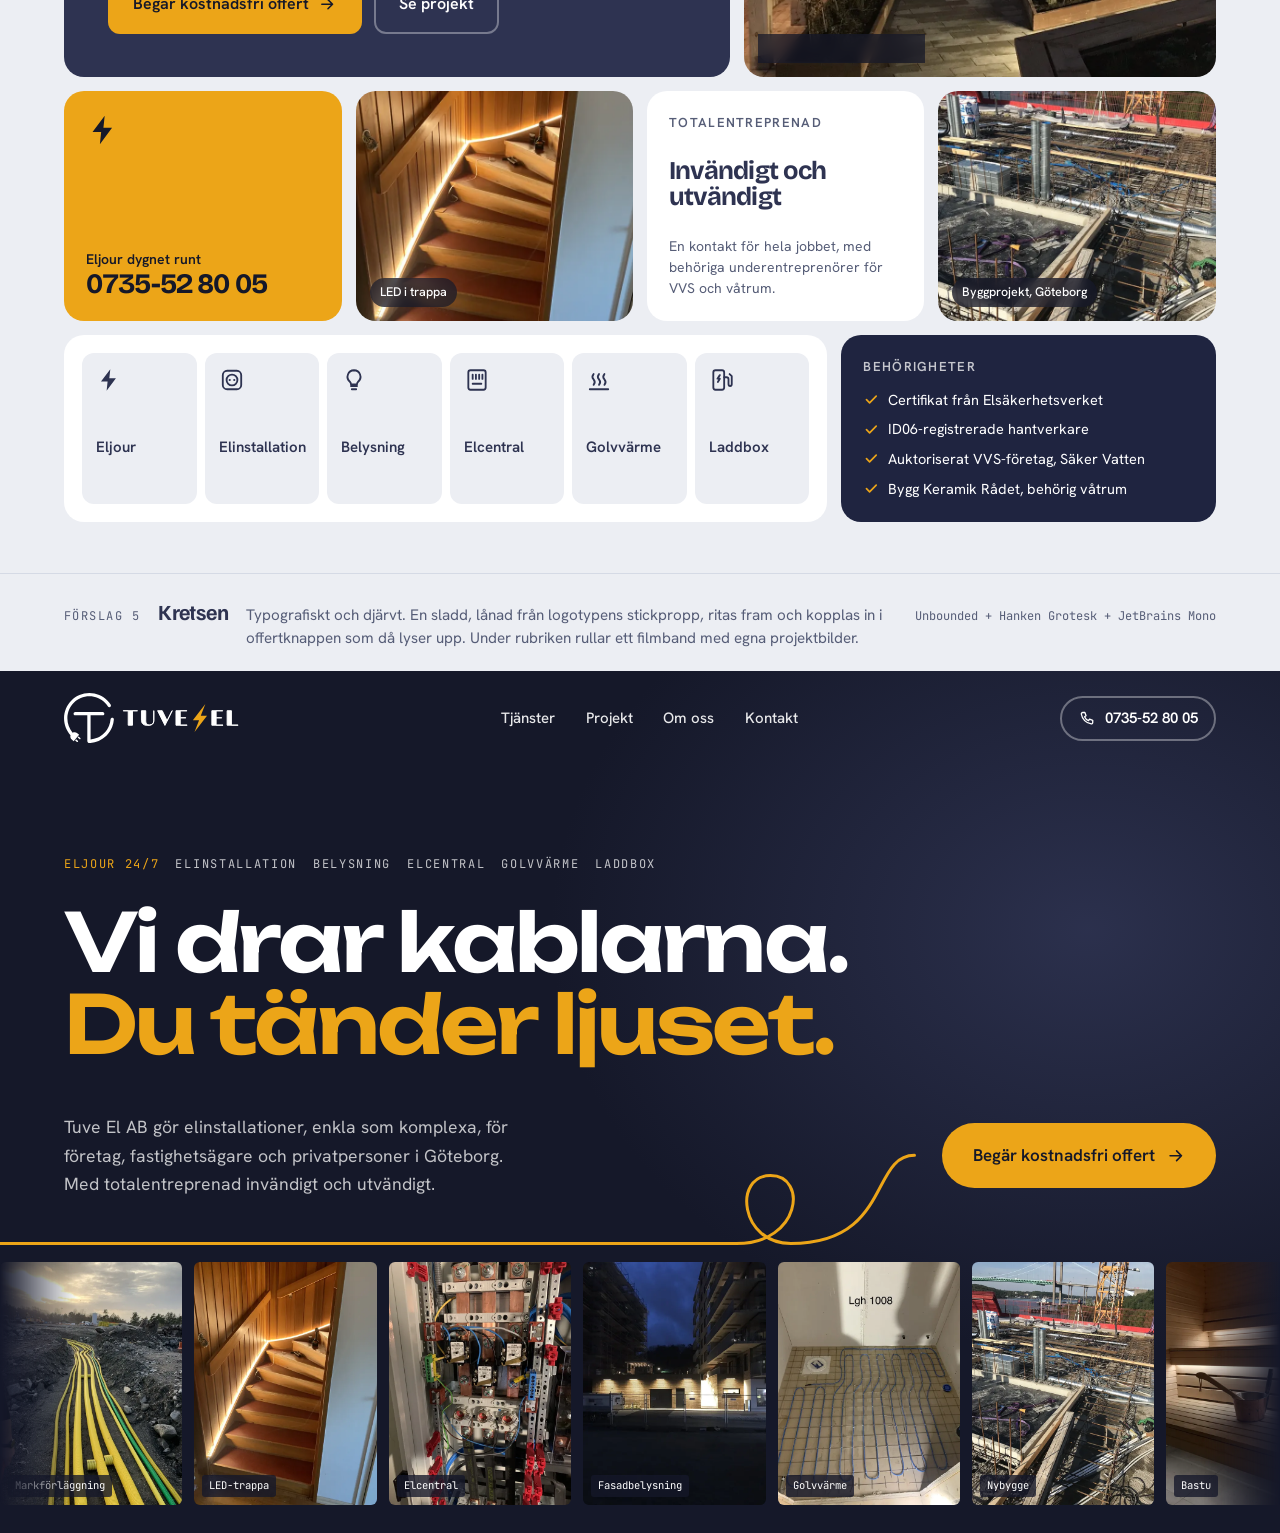
==== commit 393fcb2d: "Spela tre Coverr-videor i följd i hero-förslag 6 Glödlampor, skruvdragare och stad på natten, 8 s va" ====
--- a/hero-forslag/index.html
+++ b/hero-forslag/index.html
@@ -363,20 +363,16 @@
     <span class="lbl-no">Förslag 6</span>
     <h2>Fullbild</h2>
     <span class="lbl-new">Med video</span>
-    <p>Avskalad klassisk hero med bakgrundsvideo från Coverr (fri att använda kommersiellt). En rubrik, en mening och en knapp. Mobilen får en lättare version av videon.</p>
+    <p>Avskalad klassisk hero med tre bakgrundsvideor från Coverr (fria att använda kommersiellt) som spelas efter varandra: glödlampor, skruvdragare och stad på natten. Mobilen får stående versioner.</p>
     <span class="lbl-type">Hanken Grotesk</span>
-    <div class="lbl-pick" role="group" aria-label="Byt video i förslag 6">
-      <span>Prova video:</span>
-      <button type="button" aria-pressed="true" data-video="glodlampor">Glödlampor</button>
-      <button type="button" aria-pressed="false" data-video="stad-natt">Stad på natten</button>
-    </div>
   </div>
 </div>
 <section class="h6" aria-label="Förslag 6: Fullbild">
   <div class="h6-bg" aria-hidden="true">
     <img id="h6-img" src="../assets/video/glodlampor-poster.webp" alt="">
-    <!-- Videor från Coverr, se assets/video/KALLOR.md. Stillbilden ovan visas tills videon spelar. -->
-    <video class="h6-video" id="h6-video" muted loop playsinline preload="auto"></video>
+    <!-- Videor från Coverr, se assets/video/KALLOR.md. Stillbilden ovan visas tills första videon spelar. -->
+    <video class="h6-video" muted playsinline preload="auto"></video>
+    <video class="h6-video" muted playsinline preload="auto"></video>
   </div>
   <button class="h6-pause" id="h6-pause" type="button" aria-label="Pausa video" hidden><svg viewBox="0 0 14 14"><path id="h6-pause-ico" d="M3 2h3v10H3zM8 2h3v10H8z" fill="currentColor"/></svg></button>
 
@@ -678,36 +674,38 @@
 
 <script>
 (function () {
-  // Förslag 6: bakgrundsvideo, stillbilden ligger kvar som reserv
-  var vid = document.getElementById('h6-video');
-  var poster = document.getElementById('h6-img');
+  // Förslag 6: tre videor i följd som tonar över i varandra, stillbilden ligger kvar som reserv
+  var playlist = ['glodlampor', 'skruvdragare', 'stad-natt'];
+  var vids = document.querySelectorAll('.h6-video');
   var pauseBtn = document.getElementById('h6-pause');
   var still = window.matchMedia('(prefers-reduced-motion: reduce)').matches;
-  function loadVideo(name) {
-    poster.src = '../assets/video/' + name + '-poster.webp';
-    if (still) { return; }
-    vid.classList.remove('on');
-    pauseBtn.setAttribute('aria-label', 'Pausa video');
-    document.getElementById('h6-pause-ico').setAttribute('d', 'M3 2h3v10H3zM8 2h3v10H8z');
-    vid.src = '../assets/video/' + name + (window.innerWidth <= 700 ? '-mobil.mp4' : '-1080.mp4');
-    var p = vid.play();
-    if (p && p.catch) { p.catch(function () {}); }
-  }
-  var picks = document.querySelectorAll('.lbl-pick button');
-  picks.forEach(function (btn) {
-    btn.addEventListener('click', function () {
-      loadVideo(btn.dataset.video);
-      picks.forEach(function (b) { b.setAttribute('aria-pressed', String(b === btn)); });
+  var size = window.innerWidth <= 700 ? '-mobil.mp4' : '-1080.mp4';
+  var cur = 0, idx = 0, paused = false;
+  function srcFor(i) { return '../assets/video/' + playlist[i % playlist.length] + size; }
+  function play(v) { var p = v.play(); if (p && p.catch) { p.catch(function () {}); } }
+  if (!still) {
+    vids[0].src = srcFor(0);
+    vids[1].src = srcFor(1);
+    play(vids[0]);
+    vids.forEach(function (v, n) {
+      v.addEventListener('playing', function () { if (n === cur) { v.classList.add('on'); pauseBtn.hidden = false; } });
+      v.addEventListener('ended', function () {
+        if (n !== cur) { return; }
+        var next = vids[1 - cur];
+        idx += 1;
+        cur = 1 - cur;
+        play(next);
+        next.classList.add('on');
+        v.classList.remove('on');
+        // ladda klippet efter nästa i den video som just blev ledig
+        setTimeout(function () { v.src = srcFor(idx + 1); v.load(); }, 900);
+      });
     });
-  });
-  loadVideo('glodlampor');
-  if (!still) {
-    vid.addEventListener('playing', function () { vid.classList.add('on'); pauseBtn.hidden = false; });
     pauseBtn.addEventListener('click', function () {
-      var paused = vid.paused;
-      if (paused) { vid.play(); } else { vid.pause(); }
-      pauseBtn.setAttribute('aria-label', paused ? 'Pausa video' : 'Spela video');
-      document.getElementById('h6-pause-ico').setAttribute('d', paused ? 'M3 2h3v10H3zM8 2h3v10H8z' : 'M3 1.5l9 5.5-9 5.5z');
+      paused = !paused;
+      if (paused) { vids[cur].pause(); } else { play(vids[cur]); }
+      pauseBtn.setAttribute('aria-label', paused ? 'Spela video' : 'Pausa video');
+      document.getElementById('h6-pause-ico').setAttribute('d', paused ? 'M3 1.5l9 5.5-9 5.5z' : 'M3 2h3v10H3zM8 2h3v10H8z');
     });
   }
 
